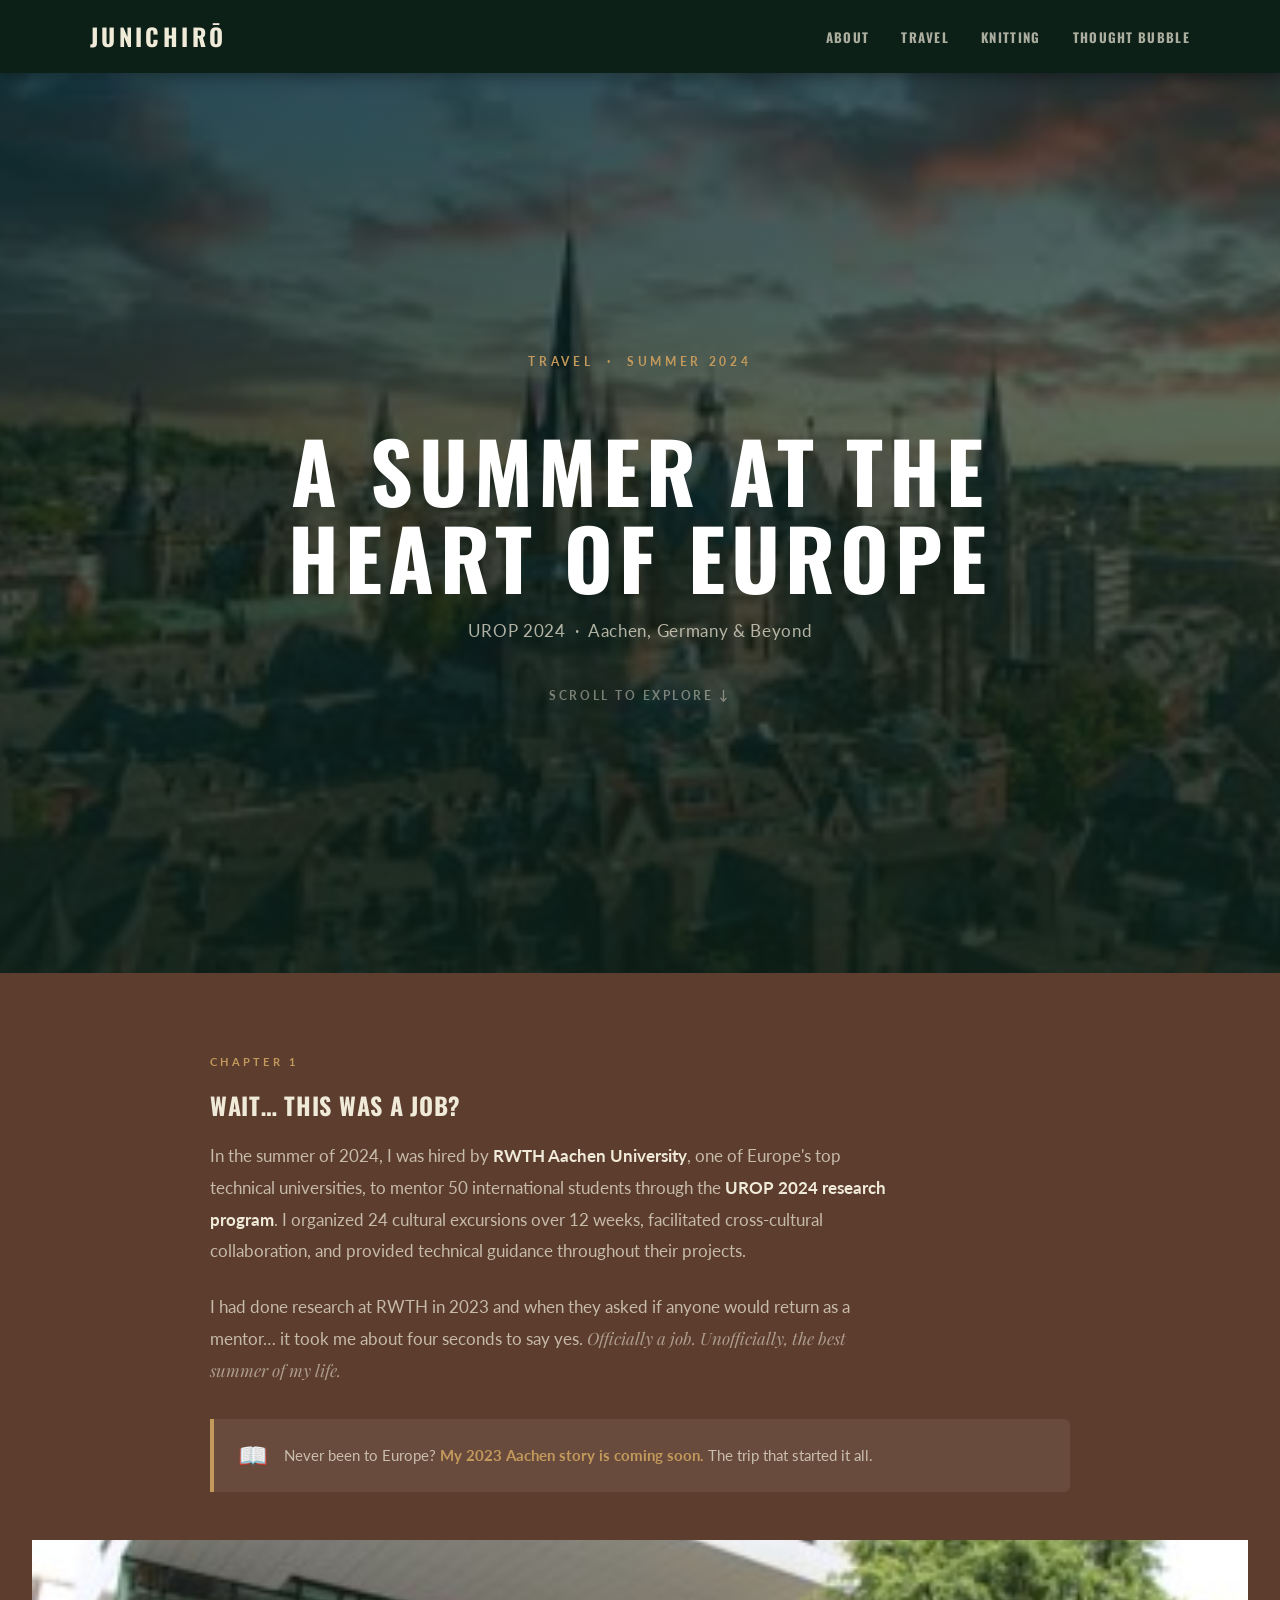
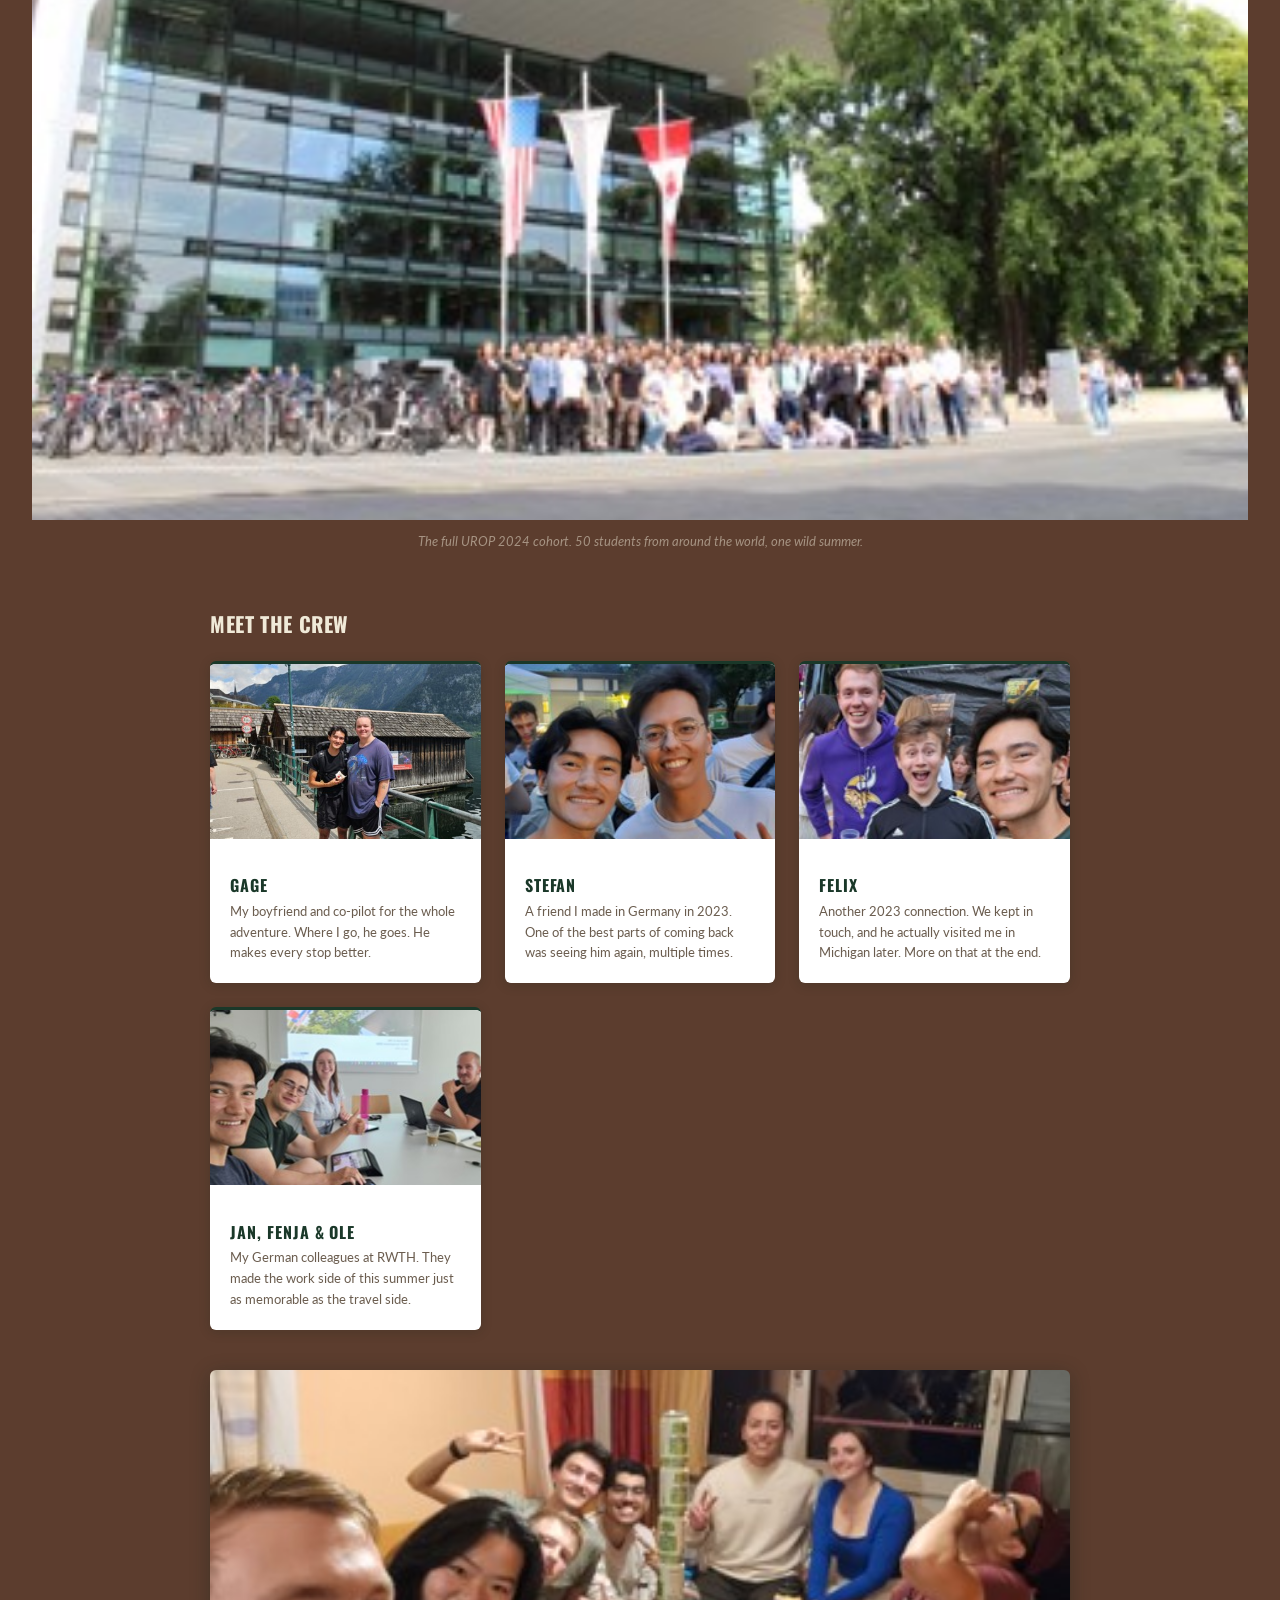
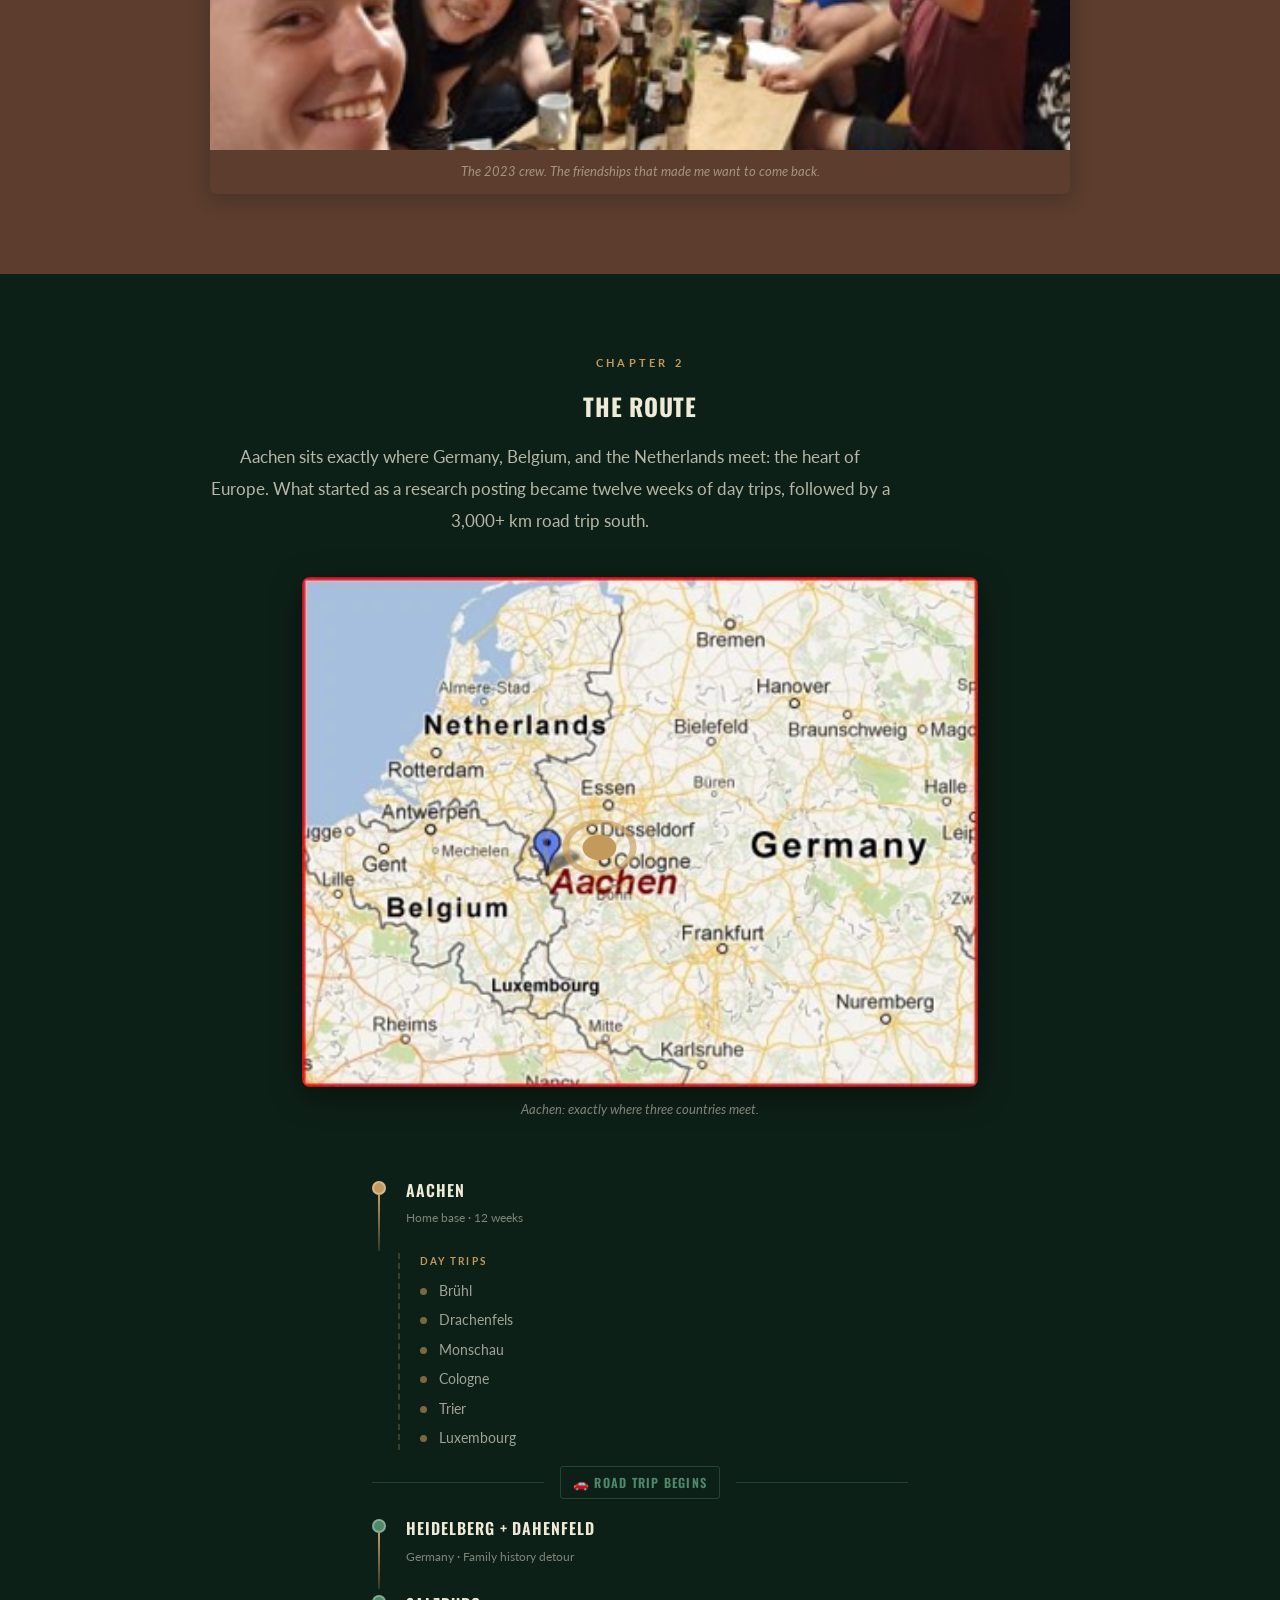
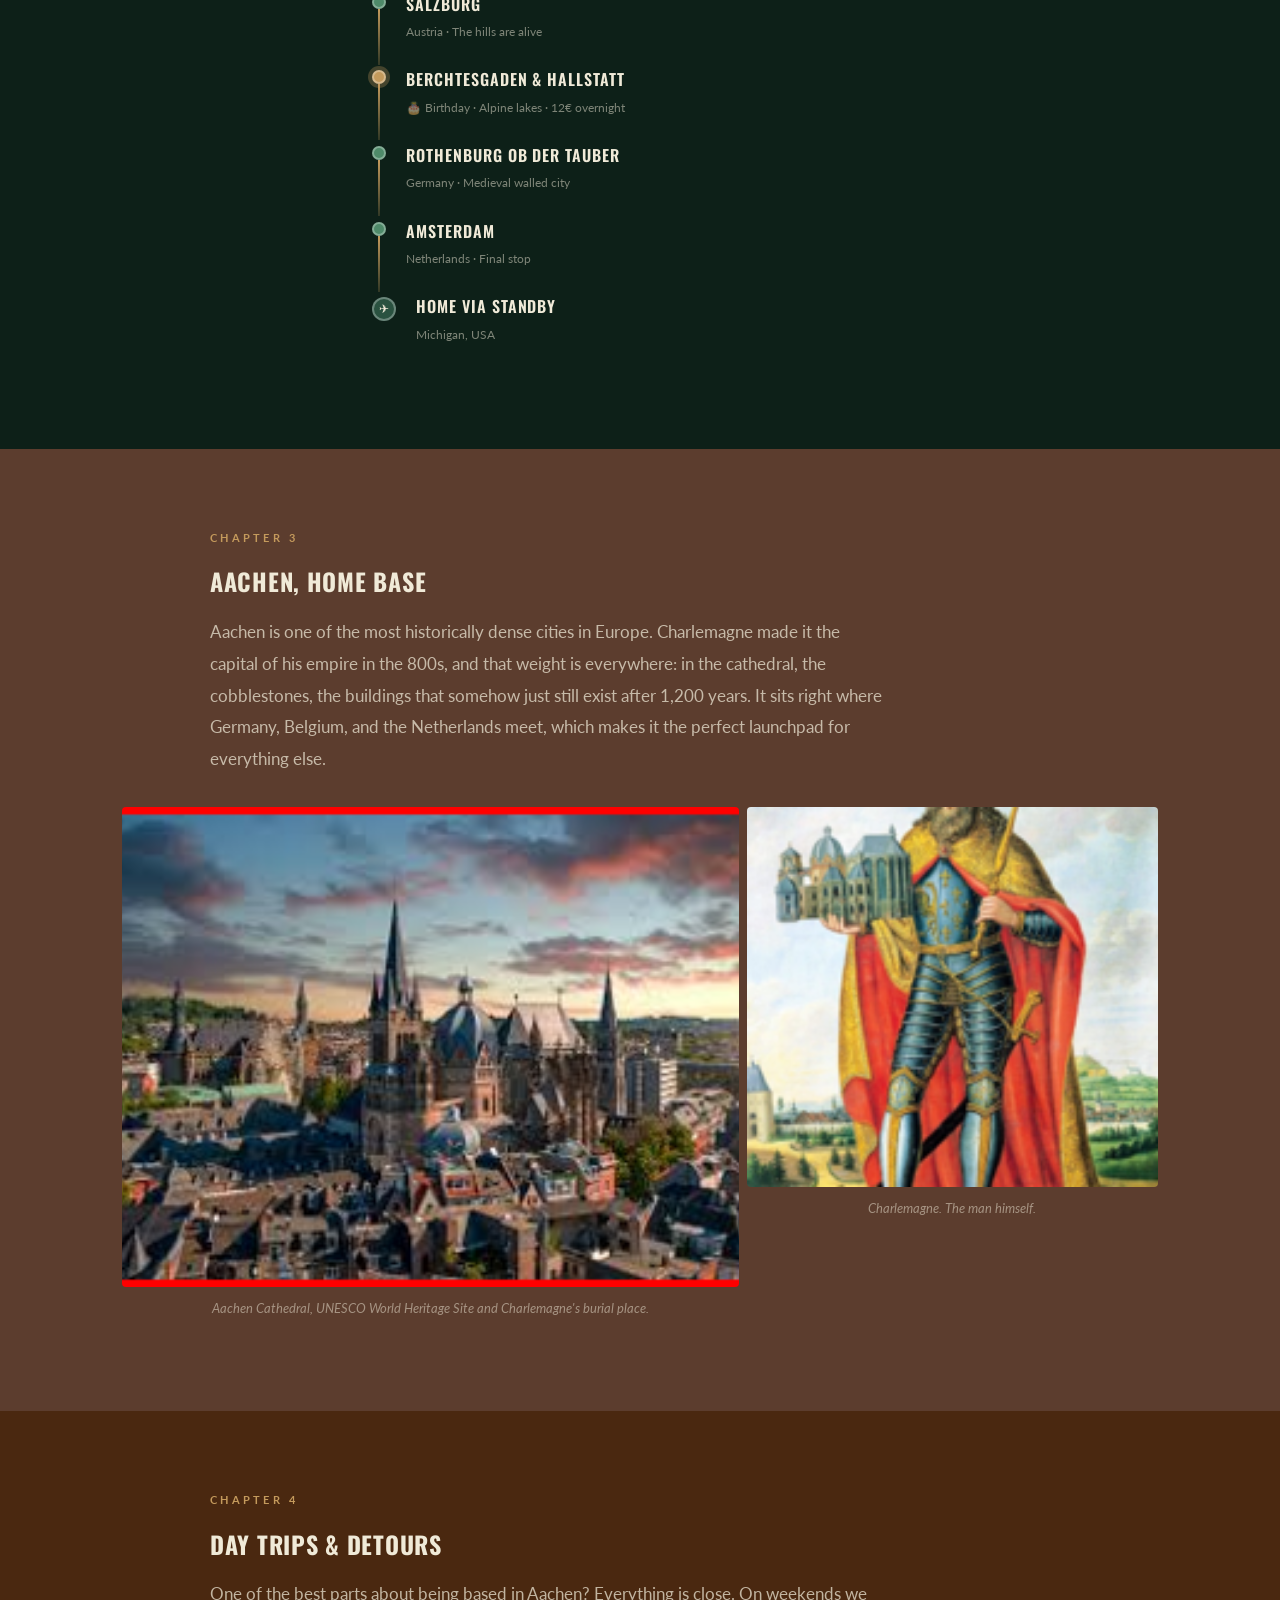
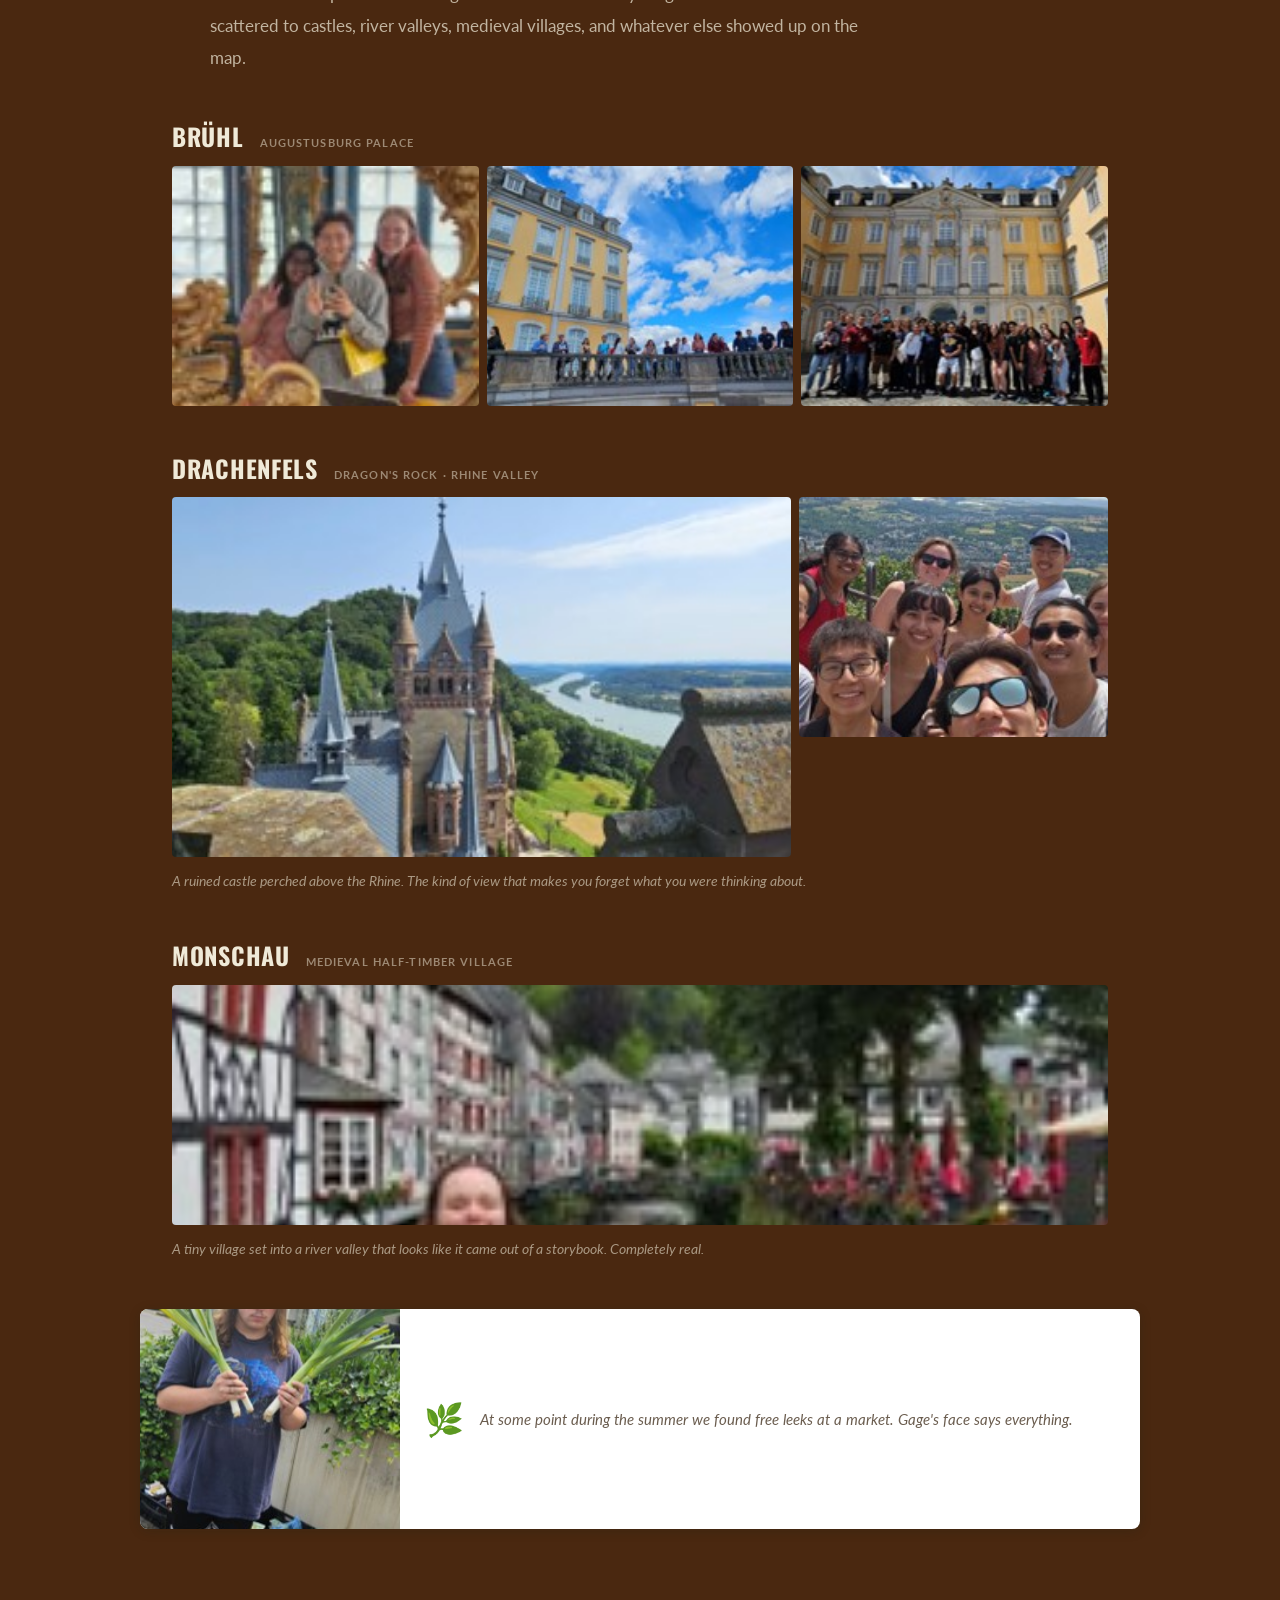
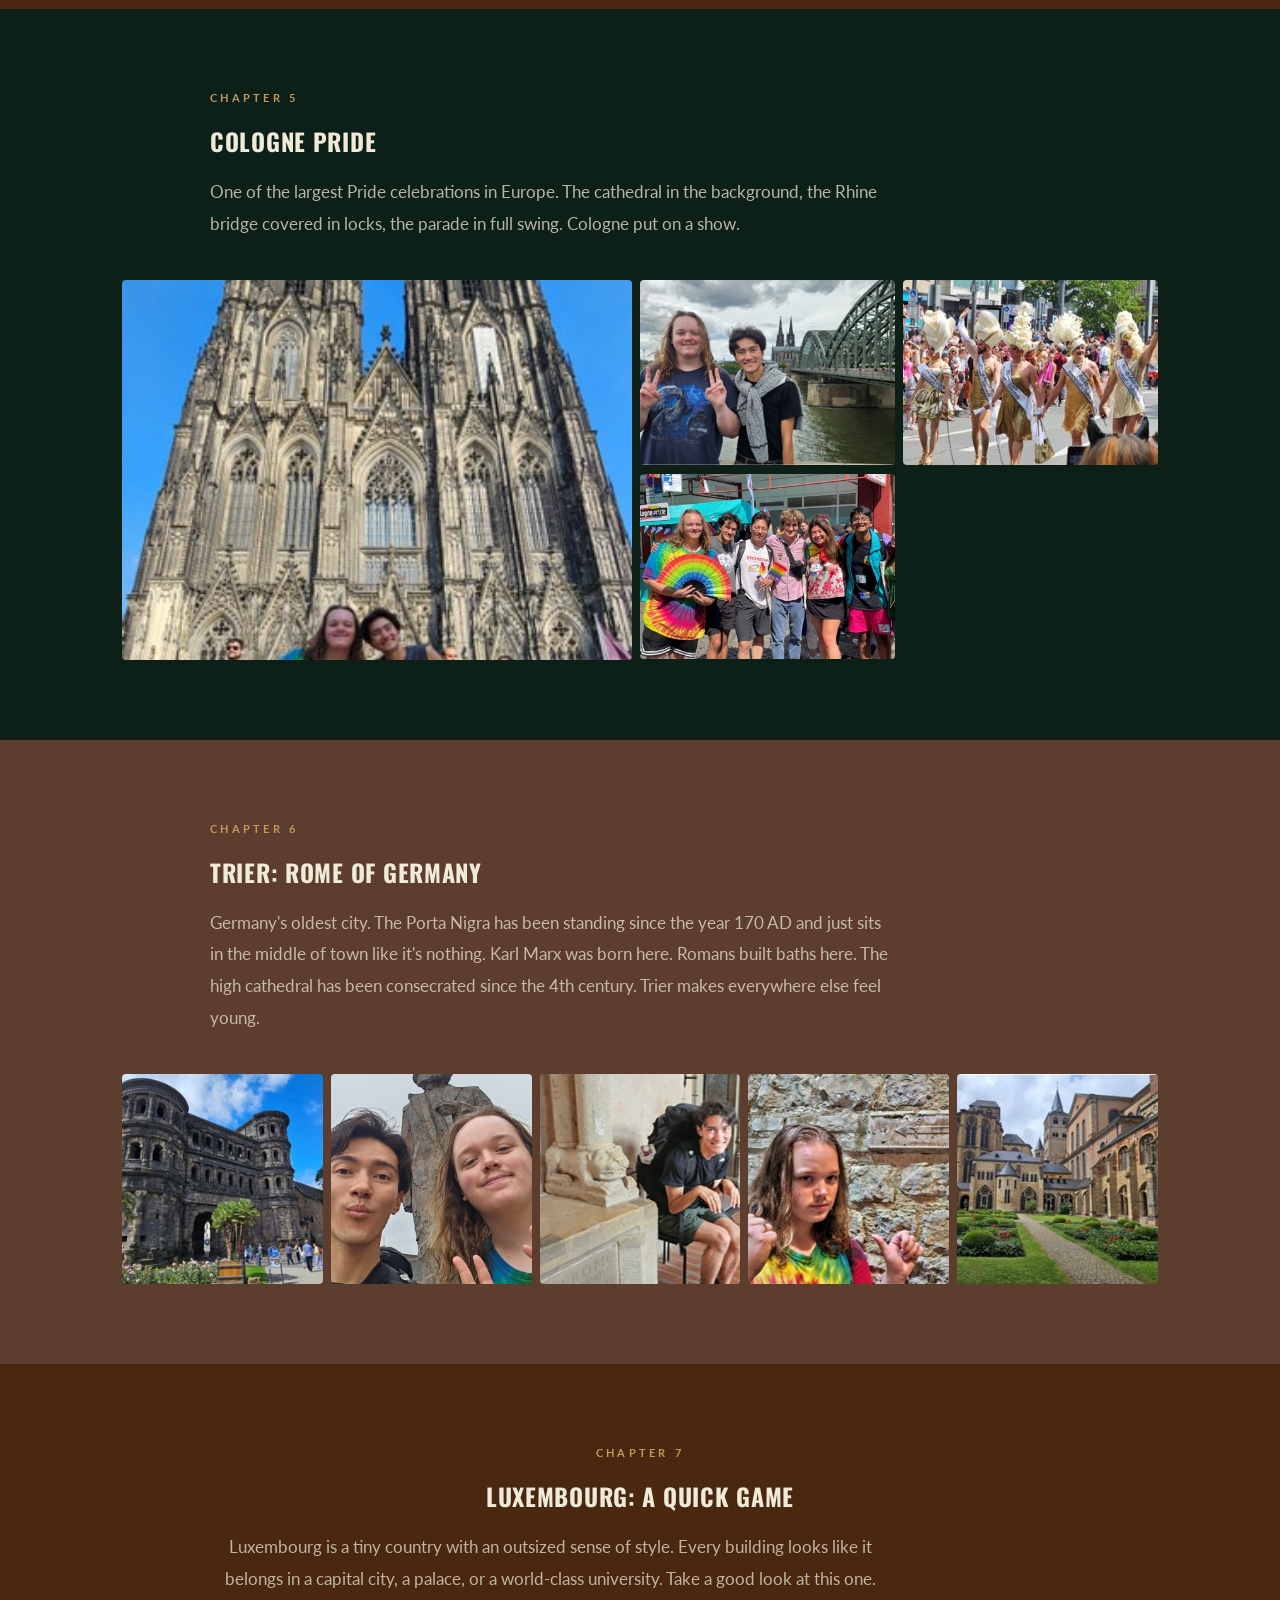
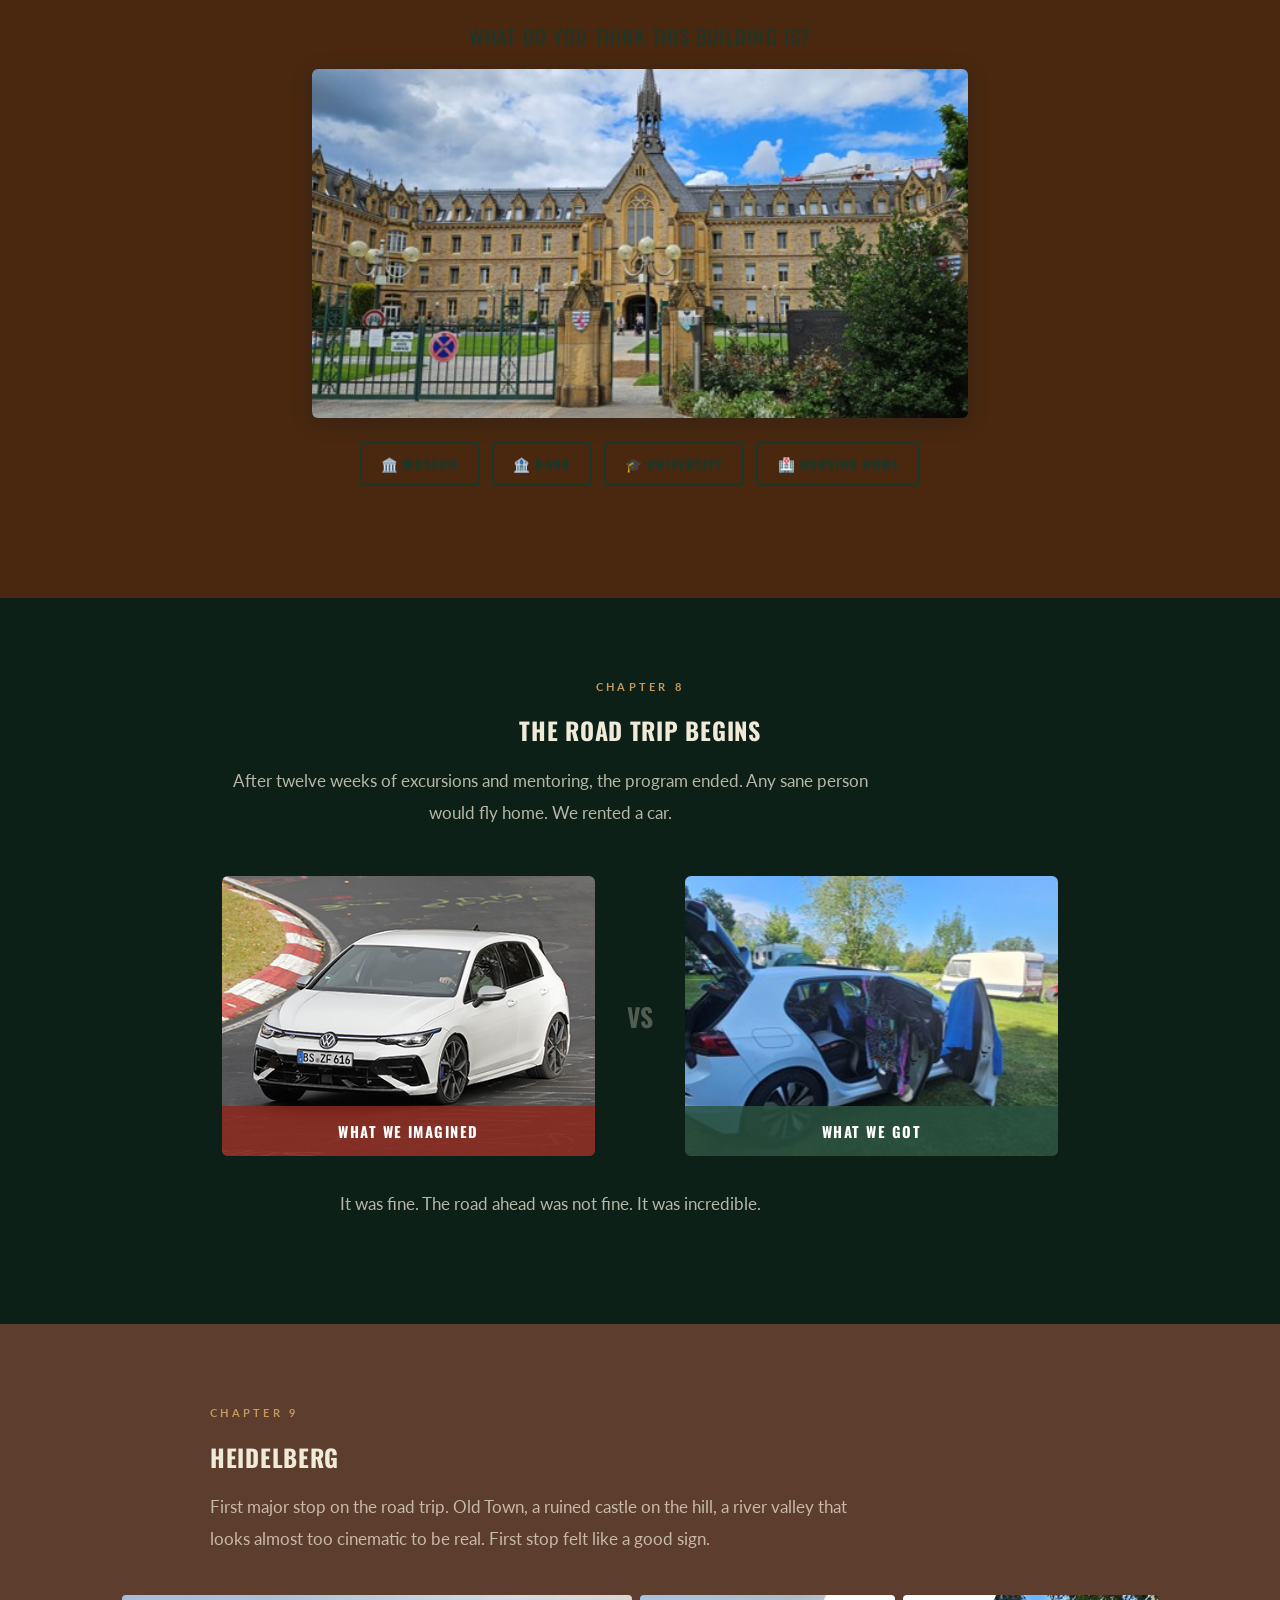
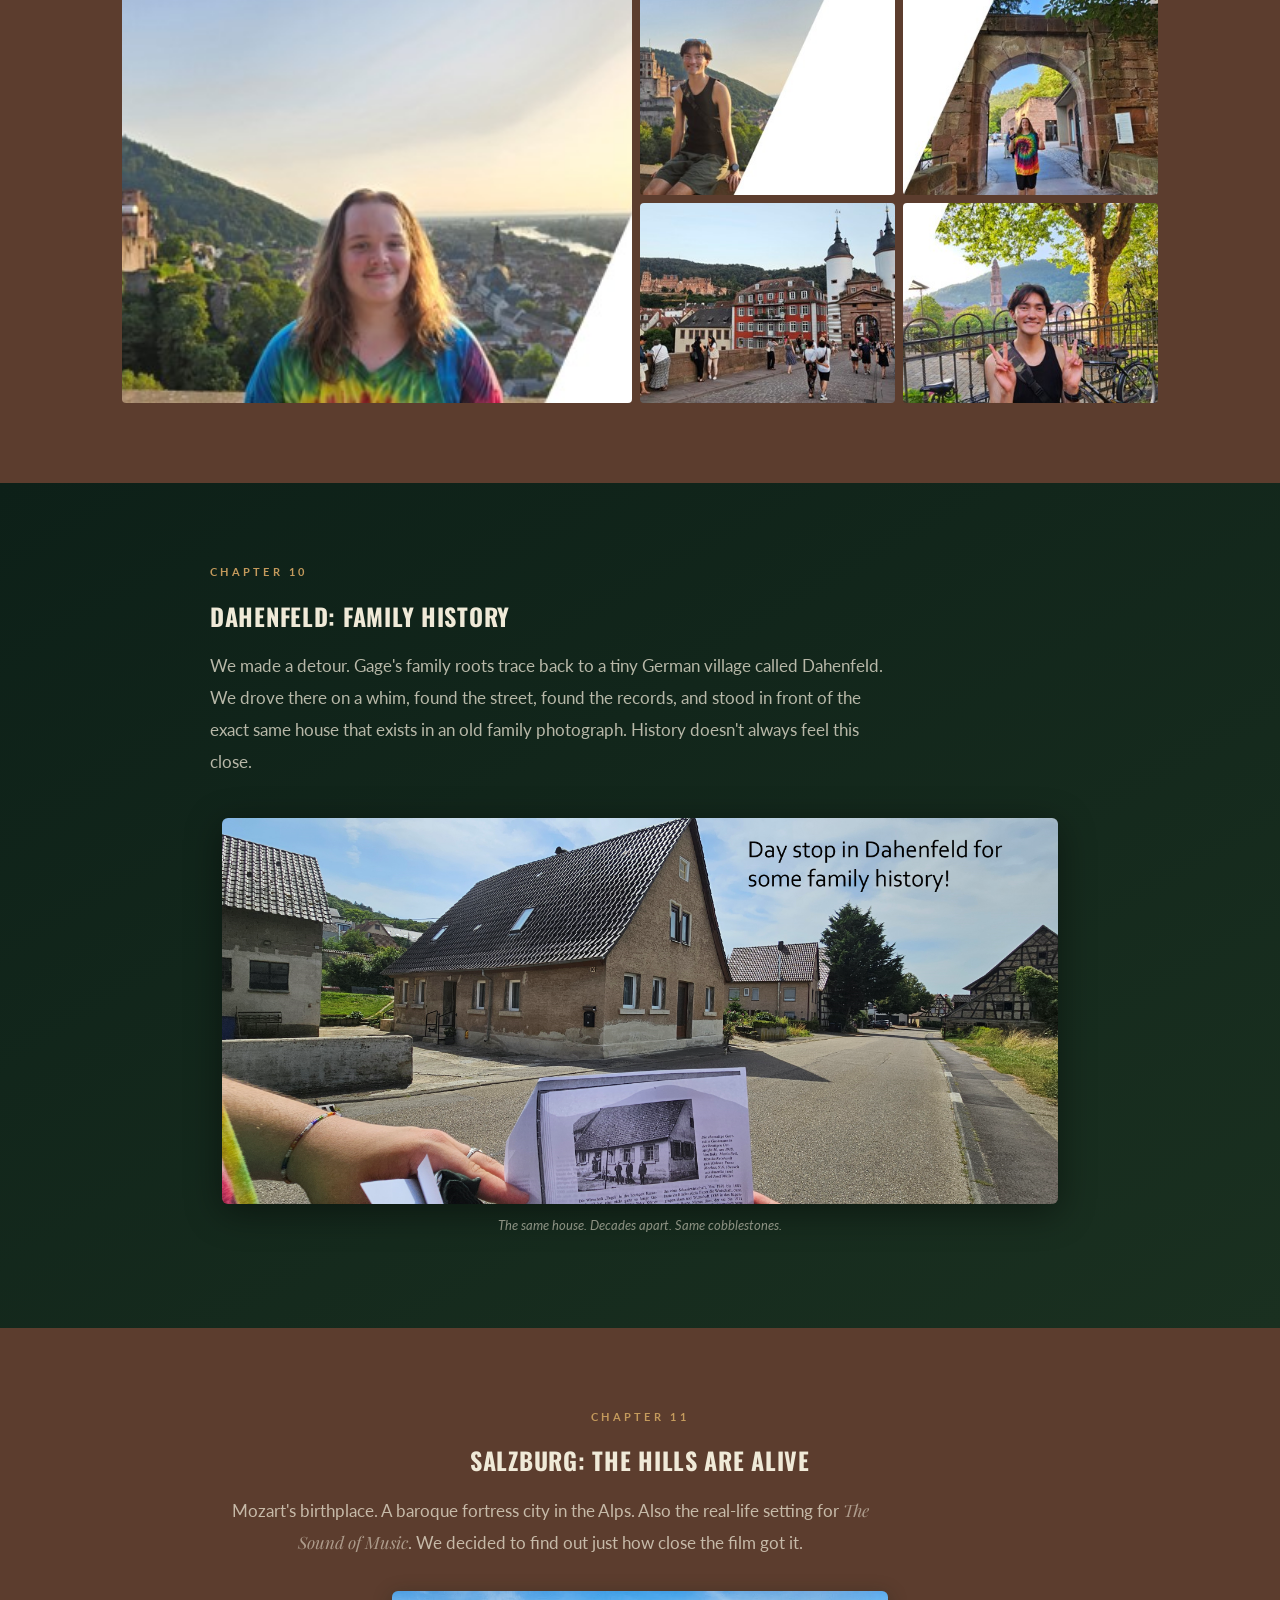
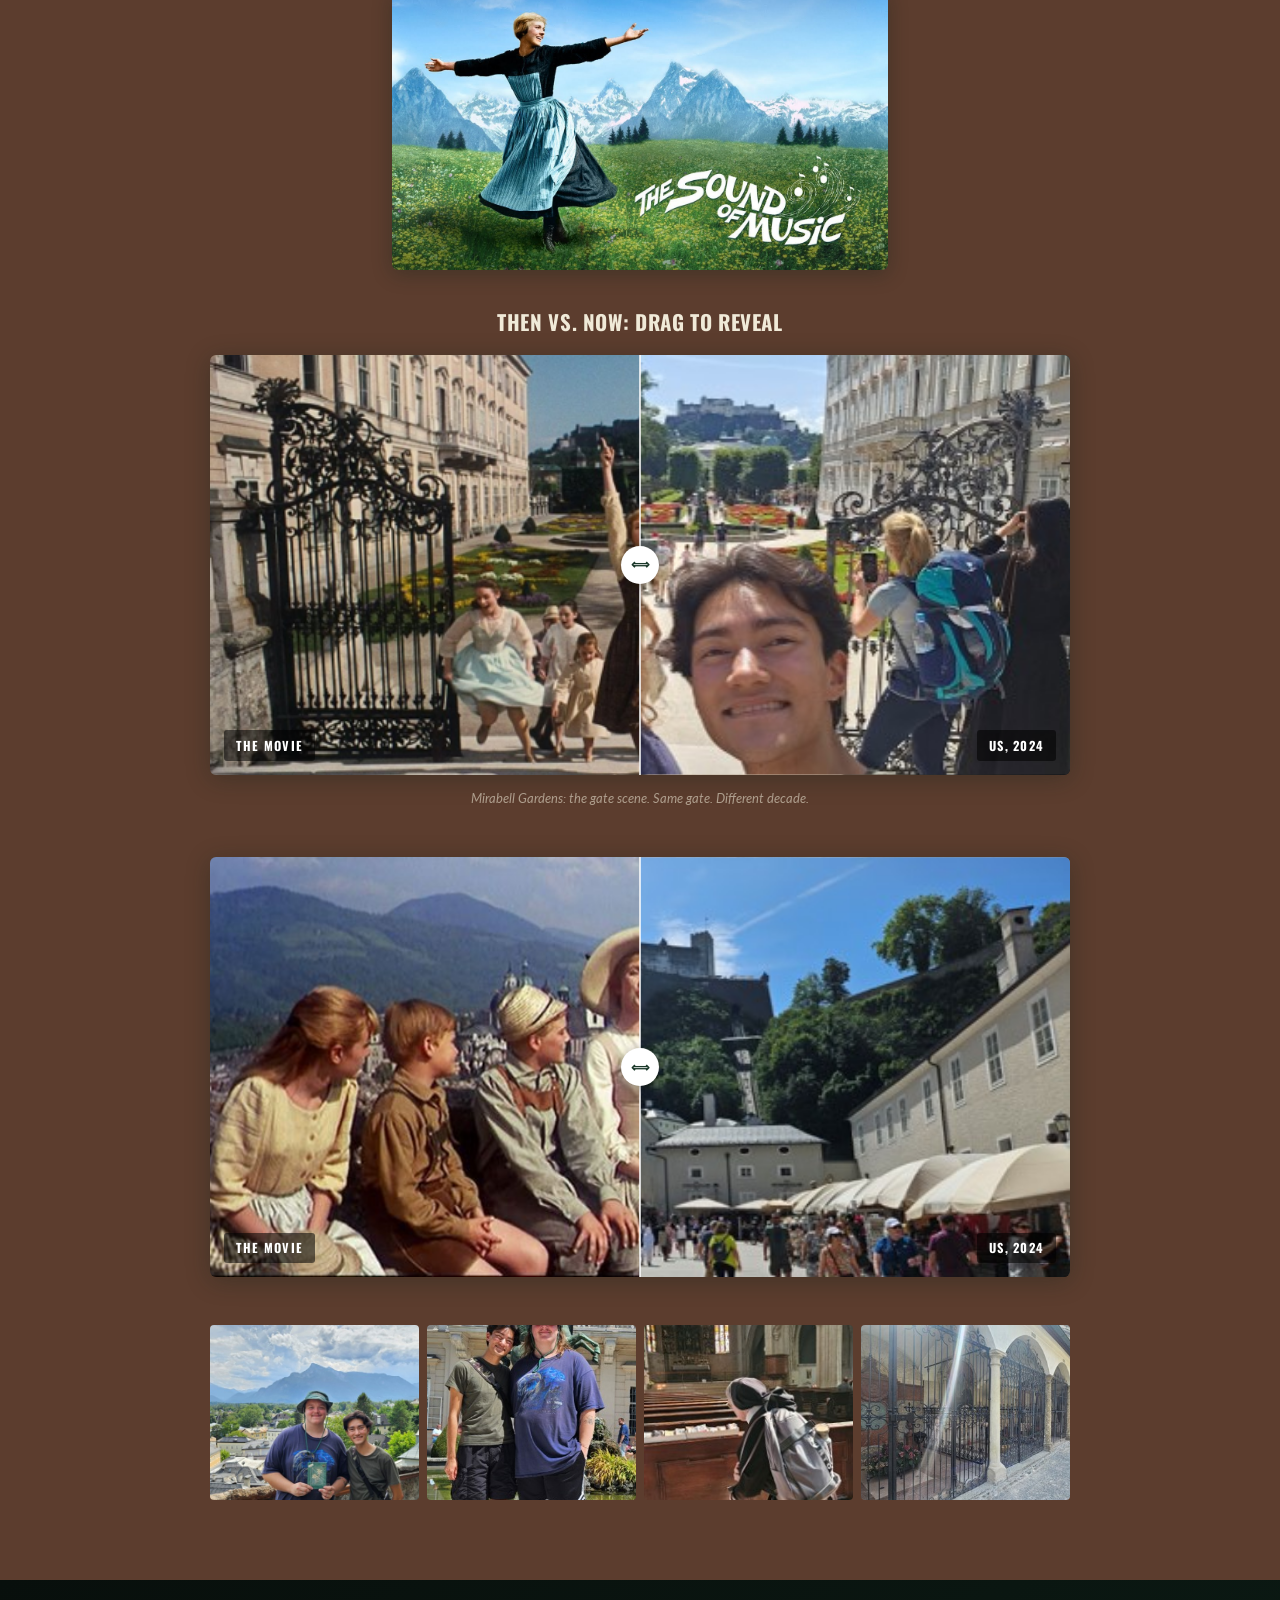
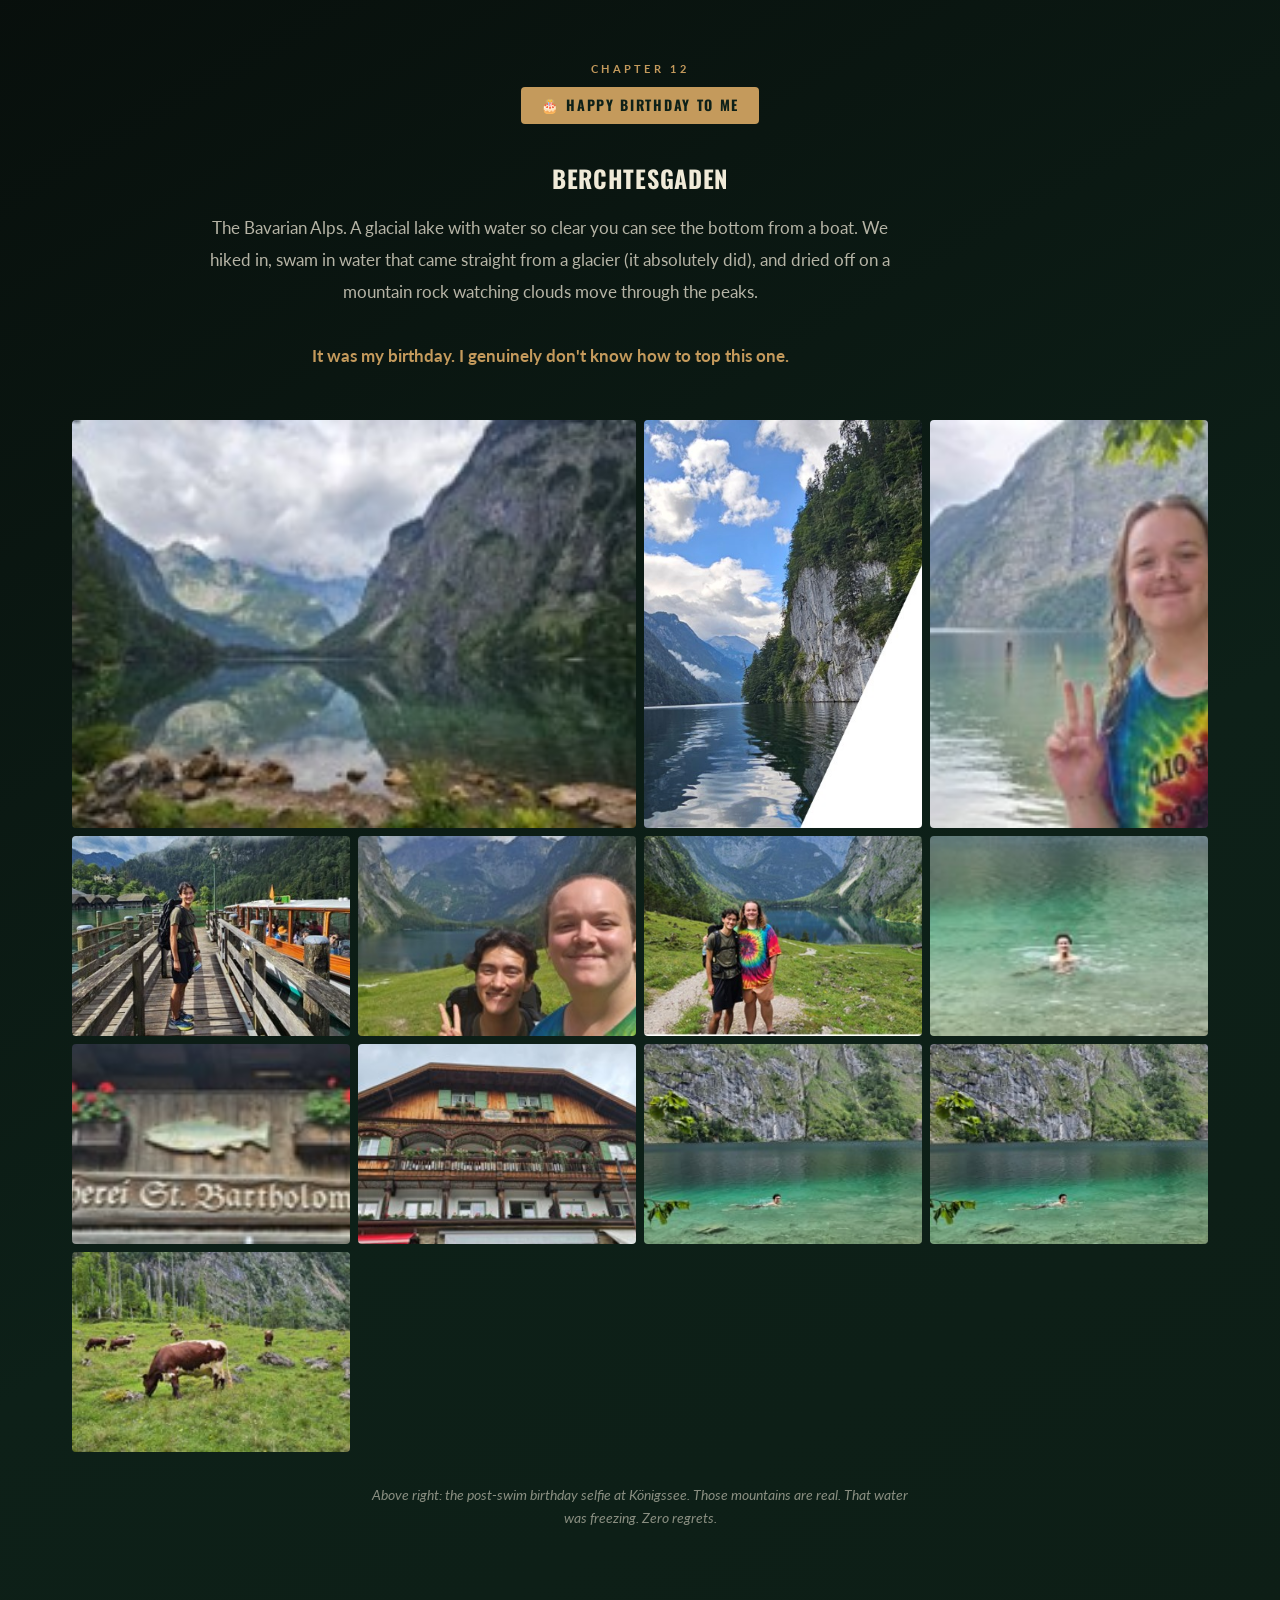
==== travel/aachen.html @ f8cf7687 "Full site redesign + UROP 2024 Europe travel blog post - Rebuilt index.html: dark green adventure th" ====
<!DOCTYPE html>
<html lang="en">
<head>
  <meta charset="UTF-8" />
  <meta name="viewport" content="width=device-width, initial-scale=1.0" />
  <title>A Summer at the Heart of Europe | Junichirō</title>
  <link rel="preconnect" href="https://fonts.googleapis.com" />
  <link rel="preconnect" href="https://fonts.gstatic.com" crossorigin />
  <link href="https://fonts.googleapis.com/css2?family=Oswald:wght@400;600;700&family=Lato:wght@400;700&family=Playfair+Display:ital@1&display=swap" rel="stylesheet" />
  <link rel="stylesheet" href="../assets/css/style.css" />
  <link rel="stylesheet" href="../assets/css/post.css" />
</head>
<body>

  <!-- Reading Progress -->
  <div class="reading-progress" id="readingProgress"></div>

  <!-- Navbar -->
  <nav class="navbar">
    <div class="navbar-inner">
      <a href="../index.html" class="navbar-brand">Junichirō</a>
      <ul class="navbar-links">
        <li><a href="../index.html#about">About</a></li>
        <li><a href="../index.html#travel">Travel</a></li>
        <li><a href="../index.html#knitting">Knitting</a></li>
        <li><a href="../index.html#thoughts">Thought Bubble</a></li>
      </ul>
    </div>
  </nav>

  <!-- ===================== HERO ===================== -->
  <header class="post-hero">
    <div class="post-hero-bg" style="background-image: url('../assets/img/aachen_cathedral.png');"></div>
    <div class="post-hero-overlay"></div>
    <div class="post-hero-content">
      <p class="post-hero-eyebrow">Travel &nbsp;·&nbsp; Summer 2024</p>
      <h1>A Summer at the<br/>Heart of Europe</h1>
      <p class="post-hero-sub">UROP 2024 &nbsp;·&nbsp; Aachen, Germany &amp; Beyond</p>
      <div class="post-hero-scroll">Scroll to explore ↓</div>
    </div>
  </header>

  <!-- ===================== CHAPTER 1: THE SETUP ===================== -->
  <section class="post-section light" id="setup">
    <div class="post-inner">
      <div class="chapter-label">Chapter 1</div>
      <h2>Wait… This Was a Job?</h2>
      <p class="lead-text">
        In the summer of 2024, I was hired by <strong>RWTH Aachen University</strong>, one of Europe's
        top technical universities, to mentor 50 international students through the
        <strong>UROP 2024 research program</strong>. I organized 24 cultural excursions over 12 weeks,
        facilitated cross-cultural collaboration, and provided technical guidance throughout their projects.
      </p>
      <p class="lead-text">
        I had done research at RWTH in 2023 and when they asked if anyone would return as a mentor…
        it took me about four seconds to say yes.
        <em>Officially a job. Unofficially, the best summer of my life.</em>
      </p>
      <div class="coming-soon-teaser">
        <span class="teaser-icon">📖</span>
        <p>Never been to Europe? <strong>My 2023 Aachen story is coming soon.</strong> The trip that started it all.</p>
      </div>
    </div>

    <div class="post-full-img fade-in">
      <img src="../assets/img/urop2024group.jpg" alt="UROP 2024 group photo at RWTH Aachen" />
      <div class="img-caption">The full UROP 2024 cohort. 50 students from around the world, one wild summer.</div>
    </div>

    <!-- Meet the Crew -->
    <div class="post-inner">
      <h3 class="section-subtitle">Meet the Crew</h3>
      <div class="crew-grid">

        <div class="crew-card fade-in">
          <div class="crew-img">
            <img src="../assets/img/hallstat_main.jpg" alt="Thomas and Gage in Hallstatt" />
          </div>
          <div class="crew-info">
            <h4>Gage</h4>
            <p>My boyfriend and co-pilot for the whole adventure. Where I go, he goes. He makes every stop better.</p>
          </div>
        </div>

        <div class="crew-card fade-in">
          <div class="crew-img">
            <img src="../assets/img/stefan.jpg" alt="Thomas and Stefan" />
          </div>
          <div class="crew-info">
            <h4>Stefan</h4>
            <p>A friend I made in Germany in 2023. One of the best parts of coming back was seeing him again, multiple times.</p>
          </div>
        </div>

        <div class="crew-card fade-in">
          <div class="crew-img">
            <img src="../assets/img/felix.jpg" alt="Felix and friends" />
          </div>
          <div class="crew-info">
            <h4>Felix</h4>
            <p>Another 2023 connection. We kept in touch, and he actually visited me in Michigan later. More on that at the end.</p>
          </div>
        </div>

        <div class="crew-card fade-in">
          <div class="crew-img">
            <img src="../assets/img/mycolleagues.jpg" alt="German colleagues Jan, Fenja, and Ole" />
          </div>
          <div class="crew-info">
            <h4>Jan, Fenja &amp; Ole</h4>
            <p>My German colleagues at RWTH. They made the work side of this summer just as memorable as the travel side.</p>
          </div>
        </div>

      </div>

      <!-- 2023 group photo -->
      <div class="friends-flashback fade-in">
        <img src="../assets/img/friendslastyear.jpg" alt="Friends from 2023 in Aachen" />
        <div class="img-caption">The 2023 crew. The friendships that made me want to come back.</div>
      </div>
    </div>
  </section>

  <!-- ===================== CHAPTER 2: THE ROUTE ===================== -->
  <section class="post-section dark" id="route">
    <div class="post-inner centered">
      <div class="chapter-label light">Chapter 2</div>
      <h2 class="light">The Route</h2>
      <p class="lead-text light">
        Aachen sits exactly where Germany, Belgium, and the Netherlands meet: the heart of Europe.
        What started as a research posting became twelve weeks of day trips, followed by a 3,000+ km road trip south.
      </p>
    </div>

    <!-- Where is Aachen? -->
    <div class="map-locator fade-in">
      <div class="map-img-wrap">
        <img src="../assets/img/heart_of_europe.png" alt="Map showing Aachen at the heart of Europe" />
        <!-- Pulsing dot overlay at Aachen's position (~44% x, ~53% y) -->
        <svg class="map-pin-svg" viewBox="0 0 100 100" preserveAspectRatio="none">
          <circle cx="44" cy="53" r="2.5" fill="#c49a5c" />
          <circle cx="44" cy="53" r="5" fill="none" stroke="#c49a5c" stroke-width="1" opacity="0.6" class="pin-pulse" />
          <circle cx="44" cy="53" r="8" fill="none" stroke="#c49a5c" stroke-width="0.6" opacity="0.3" class="pin-pulse pin-pulse-2" />
        </svg>
      </div>
      <div class="map-locator-caption">Aachen: exactly where three countries meet.</div>
    </div>

    <!-- Animated Route Timeline -->
    <div class="route-timeline-wrap fade-in">
      <div class="route-timeline" id="routeTimeline">

        <!-- Home Base -->
        <div class="route-stop home-stop">
          <div class="route-dot main-dot"></div>
          <div class="route-line" id="line-home"></div>
          <div class="route-label">
            <span class="stop-name">Aachen</span>
            <span class="stop-detail">Home base · 12 weeks</span>
          </div>
        </div>

        <!-- Day trips branch -->
        <div class="route-branch-group">
          <div class="branch-label">Day Trips</div>
          <div class="route-branches">
            <div class="route-branch-stop"><div class="branch-dot"></div><span>Brühl</span></div>
            <div class="route-branch-stop"><div class="branch-dot"></div><span>Drachenfels</span></div>
            <div class="route-branch-stop"><div class="branch-dot"></div><span>Monschau</span></div>
            <div class="route-branch-stop"><div class="branch-dot"></div><span>Cologne</span></div>
            <div class="route-branch-stop"><div class="branch-dot"></div><span>Trier</span></div>
            <div class="route-branch-stop"><div class="branch-dot"></div><span>Luxembourg</span></div>
          </div>
        </div>

        <!-- Road trip divider -->
        <div class="route-road-trip-badge">
          <span>🚗 Road Trip Begins</span>
        </div>

        <!-- Road trip stops -->
        <div class="route-stop">
          <div class="route-dot road-dot"></div>
          <div class="route-line"></div>
          <div class="route-label">
            <span class="stop-name">Heidelberg + Dahenfeld</span>
            <span class="stop-detail">Germany · Family history detour</span>
          </div>
        </div>

        <div class="route-stop">
          <div class="route-dot road-dot"></div>
          <div class="route-line"></div>
          <div class="route-label">
            <span class="stop-name">Salzburg</span>
            <span class="stop-detail">Austria · The hills are alive</span>
          </div>
        </div>

        <div class="route-stop birthday-stop">
          <div class="route-dot road-dot birthday-dot"></div>
          <div class="route-line"></div>
          <div class="route-label">
            <span class="stop-name">Berchtesgaden &amp; Hallstatt</span>
            <span class="stop-detail">🎂 Birthday · Alpine lakes · 12€ overnight</span>
          </div>
        </div>

        <div class="route-stop">
          <div class="route-dot road-dot"></div>
          <div class="route-line"></div>
          <div class="route-label">
            <span class="stop-name">Rothenburg ob der Tauber</span>
            <span class="stop-detail">Germany · Medieval walled city</span>
          </div>
        </div>

        <div class="route-stop">
          <div class="route-dot road-dot"></div>
          <div class="route-line"></div>
          <div class="route-label">
            <span class="stop-name">Amsterdam</span>
            <span class="stop-detail">Netherlands · Final stop</span>
          </div>
        </div>

        <!-- Fly home -->
        <div class="route-stop end-stop">
          <div class="route-dot end-dot">✈</div>
          <div class="route-label">
            <span class="stop-name">Home via Standby</span>
            <span class="stop-detail">Michigan, USA</span>
          </div>
        </div>

      </div>
    </div>
  </section>

  <!-- ===================== CHAPTER 3: AACHEN HOME BASE ===================== -->
  <section class="post-section light" id="aachen">
    <div class="post-inner">
      <div class="chapter-label">Chapter 3</div>
      <h2>Aachen, Home Base</h2>
      <p class="lead-text">
        Aachen is one of the most historically dense cities in Europe. Charlemagne made it the capital of his empire
        in the 800s, and that weight is everywhere: in the cathedral, the cobblestones, the buildings that somehow
        just still exist after 1,200 years. It sits right where Germany, Belgium, and the Netherlands meet, which
        makes it the perfect launchpad for everything else.
      </p>
    </div>
    <div class="post-photo-pair fade-in">
      <div class="photo-pair-item tall">
        <img src="../assets/img/aachen_cathedral.png" alt="Aachen Cathedral at golden hour" />
        <div class="img-caption">Aachen Cathedral, UNESCO World Heritage Site and Charlemagne's burial place.</div>
      </div>
      <div class="photo-pair-item">
        <img src="../assets/img/charlemagne.png" alt="Charlemagne statue, Aachen" />
        <div class="img-caption">Charlemagne. The man himself.</div>
      </div>
    </div>
  </section>

  <!-- ===================== CHAPTER 4: DAY TRIPS ===================== -->
  <section class="post-section cream" id="daytrips">
    <div class="post-inner">
      <div class="chapter-label">Chapter 4</div>
      <h2>Day Trips &amp; Detours</h2>
      <p class="lead-text">
        One of the best parts about being based in Aachen? Everything is close.
        On weekends we scattered to castles, river valleys, medieval villages, and
        whatever else showed up on the map.
      </p>
    </div>

    <!-- Brühl -->
    <div class="trip-block fade-in">
      <div class="trip-block-header">
        <h3>Brühl</h3>
        <span class="trip-tag">Augustusburg Palace</span>
      </div>
      <div class="trip-photo-grid three">
        <img src="../assets/img/bruhlcastle.jpg" alt="Augustusburg Palace, Brühl" />
        <img src="../assets/img/bruhlday.jpg" alt="Day at Brühl" />
        <img src="../assets/img/bruhlgroup.jpg" alt="Group at Brühl" />
      </div>
    </div>

    <!-- Drachenfels -->
    <div class="trip-block fade-in">
      <div class="trip-block-header">
        <h3>Drachenfels</h3>
        <span class="trip-tag">Dragon's Rock · Rhine Valley</span>
      </div>
      <div class="trip-photo-grid two-one">
        <img src="../assets/img/drachenfels.jpg" alt="Drachenfels Castle over the Rhine" class="feature" />
        <img src="../assets/img/drachenfelsgroup.jpg" alt="Group at Drachenfels" />
      </div>
      <p class="trip-caption">A ruined castle perched above the Rhine. The kind of view that makes you forget what you were thinking about.</p>
    </div>

    <!-- Monschau -->
    <div class="trip-block fade-in">
      <div class="trip-block-header">
        <h3>Monschau</h3>
        <span class="trip-tag">Medieval Half-Timber Village</span>
      </div>
      <div class="trip-photo-grid single">
        <img src="../assets/img/monschau.jpg" alt="Monschau half-timber village" />
      </div>
      <p class="trip-caption">A tiny village set into a river valley that looks like it came out of a storybook. Completely real.</p>
    </div>

    <!-- Free Leeks -->
    <div class="trip-block leek-block fade-in">
      <img src="../assets/img/freeleeks.jpg" alt="Gage holding free leeks at a market" />
      <div class="leek-caption">
        <span class="leek-emoji">🌿</span>
        <p>At some point during the summer we found free leeks at a market. Gage's face says everything.</p>
      </div>
    </div>
  </section>

  <!-- ===================== CHAPTER 5: COLOGNE PRIDE ===================== -->
  <section class="post-section dark" id="cologne">
    <div class="post-inner">
      <div class="chapter-label light">Chapter 5</div>
      <h2 class="light">Cologne Pride</h2>
      <p class="lead-text light">
        One of the largest Pride celebrations in Europe. The cathedral in the background,
        the Rhine bridge covered in locks, the parade in full swing. Cologne put on a show.
      </p>
    </div>
    <div class="cologne-grid fade-in">
      <img src="../assets/img/colognepridecathedral.jpg" alt="Cologne Cathedral during Pride" class="cologne-feature" />
      <img src="../assets/img/kolnbridge.jpg" alt="Cologne Bridge" />
      <img src="../assets/img/cologneprideparade.jpg" alt="Cologne Pride Parade" />
      <img src="../assets/img/colognegroup.jpg" alt="Group at Cologne Pride" />
    </div>
  </section>

  <!-- ===================== CHAPTER 6: TRIER ===================== -->
  <section class="post-section light" id="trier">
    <div class="post-inner">
      <div class="chapter-label">Chapter 6</div>
      <h2>Trier: Rome of Germany</h2>
      <p class="lead-text">
        Germany's oldest city. The Porta Nigra has been standing since the year 170 AD and just sits
        in the middle of town like it's nothing. Karl Marx was born here. Romans built baths here.
        The high cathedral has been consecrated since the 4th century. Trier makes everywhere else
        feel young.
      </p>
    </div>
    <div class="trier-grid fade-in">
      <img src="../assets/img/trierportanigra.jpg" alt="Porta Nigra, Trier" />
      <img src="../assets/img/trierkarlmarx.jpg" alt="Karl Marx birthplace, Trier" />
      <img src="../assets/img/trieroldestchurch.jpg" alt="Oldest church in Trier" />
      <img src="../assets/img/trierroman.jpg" alt="Roman ruins in Trier" />
      <img src="../assets/img/trierhighcathedral.jpg" alt="Trier High Cathedral" />
    </div>
  </section>

  <!-- ===================== CHAPTER 7: LUXEMBOURG ===================== -->
  <section class="post-section cream" id="luxembourg">
    <div class="post-inner centered">
      <div class="chapter-label">Chapter 7</div>
      <h2>Luxembourg: A Quick Game</h2>
      <p class="lead-text">
        Luxembourg is a tiny country with an outsized sense of style. Every building looks like it
        belongs in a capital city, a palace, or a world-class university. Take a good look at this one.
      </p>
      <p class="lux-prompt">What do you think this building is?</p>
    </div>

    <div class="lux-reveal-container fade-in">
      <div class="lux-building-img">
        <img src="../assets/img/luxnursinghome.jpg" alt="Grand historic building in Luxembourg" />
      </div>

      <div class="lux-guess-row">
        <button class="lux-guess-btn" data-answer="wrong">🏛️ Museum</button>
        <button class="lux-guess-btn" data-answer="wrong">🏦 Bank</button>
        <button class="lux-guess-btn" data-answer="wrong">🎓 University</button>
        <button class="lux-guess-btn" data-answer="right">🏥 Nursing Home</button>
      </div>

      <div class="lux-reveal" id="luxReveal">
        <p class="lux-hint">Look closer…</p>
        <img src="../assets/img/luxnursingzoom.jpg" alt="Zoom revealing elderly residents walking out" class="lux-zoom-img" />
        <p class="lux-punchline">It's a nursing home. <strong>Luxembourg just hits different.</strong></p>
        <div class="lux-extras">
          <img src="../assets/img/luxsign.jpg" alt="Luxembourg sign" />
          <img src="../assets/img/luxembourgfoot.jpg" alt="Luxembourg on foot" />
        </div>
      </div>
    </div>
  </section>

  <!-- ===================== CHAPTER 8: ROAD TRIP BEGINS ===================== -->
  <section class="post-section dark road-trip-start" id="roadtrip">
    <div class="post-inner centered">
      <div class="chapter-label light">Chapter 8</div>
      <h2 class="light">The Road Trip Begins</h2>
      <p class="lead-text light">
        After twelve weeks of excursions and mentoring, the program ended.
        Any sane person would fly home. We rented a car.
      </p>
    </div>

    <div class="rental-car-comparison fade-in">
      <div class="rental-car-card">
        <img src="../assets/img/rentalcarcool.png" alt="VW Golf R at the Nurburgring, what we imagined" />
        <div class="rental-label wrong">What we imagined</div>
      </div>
      <div class="rental-vs">VS</div>
      <div class="rental-car-card">
        <img src="../assets/img/rentalcarreal.jpg" alt="The actual rental VW Golf at a campsite" />
        <div class="rental-label right">What we got</div>
      </div>
    </div>

    <div class="post-inner centered" style="margin-top: 2rem;">
      <p class="lead-text light">It was fine. The road ahead was not fine. It was incredible.</p>
    </div>
  </section>

  <!-- ===================== CHAPTER 9: HEIDELBERG ===================== -->
  <section class="post-section light" id="heidelberg">
    <div class="post-inner">
      <div class="chapter-label">Chapter 9</div>
      <h2>Heidelberg</h2>
      <p class="lead-text">
        First major stop on the road trip. Old Town, a ruined castle on the hill, a river valley
        that looks almost too cinematic to be real. First stop felt like a good sign.
      </p>
    </div>
    <div class="heidelberg-grid fade-in">
      <img src="../assets/img/heidelburgmain.jpg" alt="Heidelberg main view" class="hd-feature" />
      <img src="../assets/img/heidelburgtommy.jpg" alt="Thomas in Heidelberg" />
      <img src="../assets/img/heidelburggage.jpg" alt="Gage in Heidelberg" />
      <img src="../assets/img/heidelburgcastle.jpg" alt="Heidelberg Castle" />
      <img src="../assets/img/hiedelburghot.jpg" alt="Hot day in Heidelberg" />
    </div>
  </section>

  <!-- ===================== CHAPTER 10: DAHENFELD ===================== -->
  <section class="post-section dahenfeld-section" id="dahenfeld">
    <div class="post-inner">
      <div class="chapter-label light">Chapter 10</div>
      <h2 class="light">Dahenfeld: Family History</h2>
      <p class="lead-text light">
        We made a detour. Gage's family roots trace back to a tiny German village called Dahenfeld.
        We drove there on a whim, found the street, found the records, and stood in front of the
        exact same house that exists in an old family photograph. History doesn't always feel
        this close.
      </p>
    </div>
    <div class="dahenfeld-img fade-in">
      <img src="../assets/img/dahenfeldfamily.png" alt="Holding old family photo in front of the ancestral house in Dahenfeld" />
      <div class="img-caption light-caption">The same house. Decades apart. Same cobblestones.</div>
    </div>
  </section>

  <!-- ===================== CHAPTER 11: SALZBURG ===================== -->
  <section class="post-section light" id="salzburg">
    <div class="post-inner centered">
      <div class="chapter-label">Chapter 11</div>
      <h2>Salzburg: The Hills Are Alive</h2>
      <p class="lead-text">
        Mozart's birthplace. A baroque fortress city in the Alps. Also the real-life setting for
        <em>The Sound of Music</em>. We decided to find out just how close the film got it.
      </p>
    </div>

    <div class="som-intro fade-in">
      <img src="../assets/img/soundofmusic.png" alt="The Sound of Music movie poster" class="som-poster" />
    </div>

    <div class="post-inner">
      <h3 class="section-subtitle centered">Then vs. Now: Drag to Reveal</h3>

      <!-- Comparison 1: Mirabell Gardens -->
      <div class="som-comparison fade-in">
        <div class="before-after-slider" id="slider1">
          <div class="ba-before">
            <img src="../assets/img/salzburgsom1.png" alt="Sound of Music scene at Mirabell Gardens gate" />
            <div class="ba-label before-label">The Movie</div>
          </div>
          <div class="ba-after" id="baAfter1">
            <img src="../assets/img/salzburgreal1.jpg" alt="Thomas and Gage at Mirabell Gardens gate" />
            <div class="ba-label after-label">Us, 2024</div>
          </div>
          <div class="ba-handle" id="baHandle1">
            <div class="ba-handle-line"></div>
            <div class="ba-handle-circle">⟺</div>
          </div>
        </div>
        <p class="som-caption">Mirabell Gardens: the gate scene. Same gate. Different decade.</p>
      </div>

      <!-- Comparison 2 -->
      <div class="som-comparison fade-in">
        <div class="before-after-slider" id="slider2">
          <div class="ba-before">
            <img src="../assets/img/salzburgsom3.png" alt="Sound of Music scene" />
            <div class="ba-label before-label">The Movie</div>
          </div>
          <div class="ba-after" id="baAfter2">
            <img src="../assets/img/salzburgreal3.jpg" alt="Thomas and Gage at Salzburg location" />
            <div class="ba-label after-label">Us, 2024</div>
          </div>
          <div class="ba-handle" id="baHandle2">
            <div class="ba-handle-line"></div>
            <div class="ba-handle-circle">⟺</div>
          </div>
        </div>
      </div>

      <div class="salzburg-extras fade-in">
        <img src="../assets/img/salzbergmain.jpg" alt="Salzburg panorama" />
        <img src="../assets/img/salzburgcouple.jpg" alt="Thomas and Gage in Salzburg" />
        <img src="../assets/img/salzburgnun.jpg" alt="Nun in Salzburg" />
        <img src="../assets/img/salzburgreal2.jpg" alt="Salzburg" />
      </div>
    </div>
  </section>

  <!-- ===================== CHAPTER 12: BERCHTESGADEN BIRTHDAY ===================== -->
  <section class="post-section birthday-section" id="berchtesgaden">
    <div class="post-inner centered">
      <div class="chapter-label light">Chapter 12</div>
      <div class="birthday-badge">🎂 Happy Birthday to Me</div>
      <h2 class="light">Berchtesgaden</h2>
      <p class="lead-text light">
        The Bavarian Alps. A glacial lake with water so clear you can see the bottom from a boat.
        We hiked in, swam in water that came straight from a glacier (it absolutely did),
        and dried off on a mountain rock watching clouds move through the peaks.
        <br/><br/>
        <strong>It was my birthday. I genuinely don't know how to top this one.</strong>
      </p>
    </div>

    <div class="berchtesgaden-gallery fade-in">
      <img src="../assets/img/b_1.jpg" alt="Königssee panorama" class="bday-feature" />
      <img src="../assets/img/bertchtesgadennature.jpg" alt="Berchtesgaden alpine nature" class="bday-side" />
      <img src="../assets/img/b_postswim.jpg" alt="Post-swim birthday selfie at Königssee" class="bday-swim" />
      <img src="../assets/img/bertchtesgadenboat.jpg" alt="Boat on the Königssee" />
      <img src="../assets/img/b_2.jpg" alt="Berchtesgaden" />
      <img src="../assets/img/b_3.jpg" alt="Berchtesgaden" />
      <img src="../assets/img/b_4.jpg" alt="Berchtesgaden" />
      <img src="../assets/img/b_5.jpg" alt="Berchtesgaden" />
      <img src="../assets/img/b_6.jpg" alt="Berchtesgaden" />
      <img src="../assets/img/b_7.jpg" alt="Berchtesgaden" />
      <img src="../assets/img/b_8.jpg" alt="Berchtesgaden" />
      <img src="../assets/img/b_cows.jpg" alt="Alpine cows in Berchtesgaden" />
    </div>

    <div class="post-inner centered">
      <p class="bday-footer">
        Above right: the post-swim birthday selfie at Königssee. Those mountains are real.
        That water was freezing. Zero regrets.
      </p>
    </div>
  </section>

  <!-- ===================== CHAPTER 13: HALLSTATT ===================== -->
  <section class="post-section light" id="hallstatt">
    <div class="post-inner">
      <div class="chapter-label">Chapter 13</div>
      <h2>Hallstatt &amp; Obertraun</h2>
      <p class="lead-text">
        One of the most photographed villages in the world, and you understand why the moment you see it.
        Perched on the edge of a mountain lake in the Austrian Alps, Hallstatt has been continuously
        inhabited for over 7,000 years, largely because of its salt mines.
        We stayed overnight for <strong>12 euros</strong>. We did not want to leave.
      </p>
    </div>
    <div class="hallstatt-layout fade-in">
      <img src="../assets/img/hallstat_main.jpg" alt="Hallstatt village from the waterfront" class="hallstatt-hero" />
      <div class="hallstatt-grid">
        <img src="../assets/img/hallstat_1.jpg" alt="Hallstatt" />
        <img src="../assets/img/hallstat_2.jpg" alt="Hallstatt" />
        <img src="../assets/img/hallstat_3.jpg" alt="Hallstatt" />
        <img src="../assets/img/hallstat_4.jpg" alt="Hallstatt" />
        <img src="../assets/img/obertraun.jpg" alt="Obertraun across the lake" />
      </div>
    </div>
  </section>

  <!-- ===================== CHAPTER 14: ROTHENBURG ===================== -->
  <section class="post-section cream" id="rothenburg">
    <div class="post-inner">
      <div class="chapter-label">Chapter 14</div>
      <h2>Rothenburg ob der Tauber</h2>
      <p class="lead-text">
        A medieval walled city that has barely changed since the 1600s. Cobblestone streets,
        half-timber houses, towers you can still walk up. The kind of place where you expect to
        turn a corner and see someone in a doublet. Incredible stop.
      </p>
    </div>
    <div class="rothenburg-grid fade-in">
      <img src="../assets/img/tauber_1.jpg" alt="Rothenburg ob der Tauber" />
      <img src="../assets/img/tauber_2.jpg" alt="Rothenburg street" />
      <img src="../assets/img/tauber_3.jpg" alt="Rothenburg" />
      <img src="../assets/img/tauber_4.jpg" alt="Rothenburg tower" />
      <img src="../assets/img/tauber_5.jpg" alt="Rothenburg gate" />
    </div>
  </section>

  <!-- ===================== CHAPTER 15: AMSTERDAM ===================== -->
  <section class="post-section light" id="amsterdam">
    <div class="post-inner">
      <div class="chapter-label">Chapter 15</div>
      <h2>Amsterdam</h2>
      <p class="lead-text">
        Last stop before the flight home. Canals, bikes, and a city that moves entirely at its own pace.
        Also: Gage had a very unexpected celebrity encounter while we were in the Netherlands.
      </p>
    </div>
    <div class="amsterdam-grid fade-in">
      <img src="../assets/img/amsterdam_1.jpg" alt="Amsterdam canal" class="amsterdam-feature" />
      <img src="../assets/img/Amsterdam_kevin.jpg" alt="Amsterdam" />
      <img src="../assets/img/amsterdamkitchen.jpg" alt="Amsterdam kitchen" />
    </div>
    <div class="post-inner">
      <div class="sally-callout fade-in">
        <img src="../assets/img/sallypointer.jpg" alt="Gage with Sally Pointer, experimental archaeologist" class="sally-img" />
        <div class="sally-text">
          <h4>Oh, One More Thing</h4>
          <p>
            While we were in the Netherlands, Gage got to meet <a href="https://www.youtube.com/@SallyPointer" target="_blank" rel="noopener noreferrer" class="inline-link"><strong>Sally Pointer</strong></a>,
            experimental archaeologist, historical clothing maker, and YouTuber. She was dressed for
            the era she was recreating. Gage was in a t-shirt. Neither of them cared. Honorable mention of the trip.
          </p>
        </div>
      </div>
    </div>
  </section>

  <!-- ===================== CHAPTER 16: STANDBY ===================== -->
  <section class="post-section dark" id="standby">
    <div class="post-inner centered">
      <div class="chapter-label light">Chapter 16</div>
      <h2 class="light">Flying Home Standby</h2>
      <p class="lead-text light">
        We didn't have confirmed seats. We were flying standby. The most chaotic,
        most anxious, most triumphant way to end a summer in Europe. It worked out.
      </p>
    </div>
    <div class="standby-grid fade-in">
      <img src="../assets/img/standby1.jpg" alt="Standby boarding passes, we made it" />
      <img src="../assets/img/standbytommy.jpg" alt="Thomas at the airport" />
      <img src="../assets/img/standbygage.jpg" alt="Gage at the airport" />
    </div>
  </section>

  <!-- ===================== EPILOGUE ===================== -->
  <section class="post-section cream epilogue-section" id="epilogue">
    <div class="post-inner centered">
      <div class="chapter-label">Epilogue</div>
      <h2>The Story Doesn't End There</h2>
      <p class="lead-text">
        The friendships you make while traveling have a way of following you home.
        Felix, who I first met in Aachen in 2023 and saw again throughout the whole summer of 2024,
        came to visit me in Michigan. Europe came to the Midwest.
      </p>
      <div class="felix-placeholder">
        <p>📸</p>
        <span>Felix in Michigan, photo coming soon</span>
      </div>
    </div>

    <div class="post-inner centered epilogue-teaser">
      <h3>Also on the way:</h3>
      <div class="teaser-card">
        <div class="teaser-card-label">Travel · 2023</div>
        <h4>The First Time Around: Aachen 2023</h4>
        <p>
          The research trip that started it all. Before the mentoring, before the road trip...
          the year I fell in love with Europe for the first time and made friends I'd keep for years.
        </p>
        <span class="card-read-more muted">In progress</span>
      </div>
    </div>
  </section>

  <!-- Footer -->
  <footer class="footer">
    <div class="footer-brand">Junichirō</div>
    <ul class="footer-links">
      <li><a href="../index.html#travel">← Back to Travel</a></li>
      <li><a href="../index.html">Home</a></li>
    </ul>
    <p class="footer-copy">&copy; 2026 Thomas Junichirō Erickson. A summer worth writing about.</p>
  </footer>

  <button class="back-to-top" id="backToTop" aria-label="Back to top">↑</button>

  <!-- Lightbox -->
  <div class="lightbox-overlay" id="lightbox">
    <button class="lightbox-close" id="lightboxClose">✕</button>
    <img class="lightbox-img" id="lightboxImg" src="" alt="" />
  </div>

  <script src="../assets/js/post.js"></script>
</body>
</html>
---- assets/css/style.css ----
/* ========================================
   Junichiro — Custom Styles
   Adventure & Masculine Edition
   ======================================== */

/* --- Root Variables --- */
:root {
  --forest-deep:  #0d2018;
  --forest:       #1a3829;
  --forest-mid:   #2a5240;
  --moss:         #3d6b52;
  --moss-light:   #4e8a69;
  --tan:          #c49a5c;
  --tan-dark:     #a07838;
  --brown:        #5c3d2e;
  --stone:        #8b7a65;
  --cream:        #f0ead8;
  --cream-dark:   #e0d5bf;
  --text:         #1a1208;
  --text-muted:   #6b5d4f;
  --white:        #ffffff;
  --shadow:       rgba(13, 32, 24, 0.18);
  --shadow-lg:    rgba(13, 32, 24, 0.32);
}

/* --- Base --- */
* { box-sizing: border-box; }

html { scroll-behavior: smooth; }

body {
  font-family: 'Lato', sans-serif;
  background-color: var(--brown);
  color: var(--text);
  margin: 0;
  padding: 0;
  line-height: 1.7;
}

h1, h2, h3, h4, h5 {
  font-family: 'Oswald', sans-serif;
  color: var(--forest);
  line-height: 1.2;
  text-transform: uppercase;
  letter-spacing: 0.03em;
}

a {
  color: var(--moss);
  text-decoration: none;
  transition: color 0.2s;
}

a:hover { color: var(--forest); }

img {
  max-width: 100%;
  height: auto;
  display: block;
}

/* --- Navbar --- */
.navbar {
  background-color: var(--forest-deep);
  padding: 1rem 2rem;
  position: sticky;
  top: 0;
  z-index: 1000;
  box-shadow: 0 2px 16px rgba(0, 0, 0, 0.4);
}

.navbar-inner {
  max-width: 1100px;
  margin: 0 auto;
  display: flex;
  align-items: center;
  justify-content: space-between;
}

.navbar-brand {
  font-family: 'Oswald', sans-serif;
  font-size: 1.5rem;
  font-weight: 700;
  color: var(--cream) !important;
  letter-spacing: 0.14em;
  text-transform: uppercase;
}

.navbar-links {
  display: flex;
  gap: 2rem;
  list-style: none;
  margin: 0;
  padding: 0;
}

.navbar-links a {
  color: rgba(240, 234, 216, 0.7);
  font-size: 0.82rem;
  font-weight: 700;
  letter-spacing: 0.1em;
  text-transform: uppercase;
  transition: color 0.2s;
  font-family: 'Oswald', sans-serif;
}

.navbar-links a:hover { color: var(--tan); }

/* Hamburger */
.hamburger {
  display: none;
  flex-direction: column;
  gap: 5px;
  cursor: pointer;
  background: none;
  border: none;
  padding: 4px;
}

.hamburger span {
  display: block;
  width: 26px;
  height: 2px;
  background: var(--cream);
  border-radius: 2px;
  transition: all 0.3s;
}

.hamburger.open span:nth-child(1) { transform: rotate(45deg) translate(5px, 5px); }
.hamburger.open span:nth-child(2) { opacity: 0; }
.hamburger.open span:nth-child(3) { transform: rotate(-45deg) translate(5px, -5px); }

/* Mobile nav */
.mobile-menu {
  display: none;
  flex-direction: column;
  background-color: var(--forest-deep);
  padding: 1rem 2rem 1.5rem;
  gap: 1rem;
  border-top: 1px solid rgba(255, 255, 255, 0.08);
}

.mobile-menu.open { display: flex; }

.mobile-menu a {
  color: rgba(240, 234, 216, 0.7);
  font-size: 1rem;
  font-weight: 600;
  text-transform: uppercase;
  letter-spacing: 0.1em;
  font-family: 'Oswald', sans-serif;
}

.mobile-menu a:hover { color: var(--tan); }

@media (max-width: 700px) {
  .navbar-links { display: none; }
  .hamburger { display: flex; }
}

/* --- Hero --- */
.hero {
  background: linear-gradient(150deg, var(--forest-deep) 0%, var(--forest) 55%, var(--forest-mid) 100%);
  color: var(--cream);
  padding: 7rem 2rem 6rem;
  text-align: center;
  position: relative;
  overflow: hidden;
}

/* Topographic contour overlay */
.hero::before {
  content: '';
  position: absolute;
  inset: 0;
  background: url("data:image/svg+xml,%3Csvg xmlns='http://www.w3.org/2000/svg' width='100' height='100'%3E%3Cellipse cx='50' cy='50' rx='48' ry='28' fill='none' stroke='white' stroke-width='0.6' stroke-opacity='0.06'/%3E%3Cellipse cx='50' cy='50' rx='36' ry='19' fill='none' stroke='white' stroke-width='0.6' stroke-opacity='0.06'/%3E%3Cellipse cx='50' cy='50' rx='24' ry='11' fill='none' stroke='white' stroke-width='0.6' stroke-opacity='0.06'/%3E%3C/svg%3E") repeat;
}

.hero-content {
  position: relative;
  max-width: 700px;
  margin: 0 auto;
}

.hero-eyebrow {
  font-size: 0.75rem;
  font-weight: 700;
  text-transform: uppercase;
  letter-spacing: 0.3em;
  color: var(--tan);
  margin-bottom: 1rem;
  font-family: 'Lato', sans-serif;
}

.hero h1 {
  font-family: 'Oswald', sans-serif;
  font-size: clamp(3.2rem, 7vw, 5.5rem);
  font-weight: 700;
  color: var(--white);
  margin-bottom: 1.2rem;
  letter-spacing: 0.1em;
  line-height: 1.0;
}

.hero p {
  font-size: 1.1rem;
  color: rgba(240, 234, 216, 0.78);
  margin-bottom: 2.5rem;
  max-width: 500px;
  margin-left: auto;
  margin-right: auto;
}

.hero-buttons {
  display: flex;
  gap: 1rem;
  justify-content: center;
  flex-wrap: wrap;
}

/* --- Buttons --- */
.btn {
  display: inline-block;
  padding: 0.75rem 2rem;
  border-radius: 4px;
  font-size: 0.85rem;
  font-weight: 700;
  cursor: pointer;
  border: 2px solid transparent;
  transition: all 0.25s;
  font-family: 'Oswald', sans-serif;
  letter-spacing: 0.12em;
  text-transform: uppercase;
}

.btn-primary {
  background-color: var(--tan);
  color: var(--forest-deep);
  border-color: var(--tan);
}

.btn-primary:hover {
  background-color: var(--tan-dark);
  border-color: var(--tan-dark);
  color: var(--white);
  transform: translateY(-2px);
  box-shadow: 0 6px 20px rgba(0, 0, 0, 0.3);
}

.btn-outline {
  background: transparent;
  color: var(--cream);
  border-color: rgba(240, 234, 216, 0.45);
}

.btn-outline:hover {
  background-color: rgba(255, 255, 255, 0.1);
  border-color: var(--cream);
  color: var(--white);
  transform: translateY(-2px);
}

/* --- Section Shared --- */
.section { padding: 5rem 2rem; }

.section-inner {
  max-width: 1100px;
  margin: 0 auto;
}

.section-header {
  text-align: center;
  margin-bottom: 3rem;
}

.section-eyebrow {
  font-size: 0.72rem;
  font-weight: 700;
  letter-spacing: 0.28em;
  text-transform: uppercase;
  color: var(--moss);
  margin-bottom: 0.5rem;
  font-family: 'Lato', sans-serif;
}

.section-header h2 {
  font-size: clamp(2rem, 5vw, 3rem);
  margin-bottom: 0.8rem;
}

.section-header p {
  color: var(--text-muted);
  font-size: 1rem;
  max-width: 500px;
  margin: 0 auto;
}

.divider {
  width: 50px;
  height: 3px;
  background: linear-gradient(90deg, var(--forest), var(--tan));
  border-radius: 2px;
  margin: 1.2rem auto 0;
}

/* --- About --- */
#about { background-color: var(--brown); }
#about .section-eyebrow { color: var(--tan); }
.about-text h2 { color: var(--cream); }
.about-text p  { color: rgba(240, 234, 216, 0.72); }

.about-flex {
  display: flex;
  align-items: center;
  gap: 4rem;
  flex-wrap: wrap;
}

.about-text {
  flex: 1;
  min-width: 260px;
}

.about-text h2 {
  font-size: clamp(1.8rem, 3.5vw, 2.6rem);
  margin-bottom: 1rem;
}

.about-text p {
  color: var(--text-muted);
  margin-bottom: 1rem;
}

.about-avatar {
  flex-shrink: 0;
  width: 240px;
  height: 240px;
  border-radius: 6px;
  background: linear-gradient(135deg, var(--forest-deep), var(--forest-mid));
  display: flex;
  align-items: center;
  justify-content: center;
  font-size: 5rem;
  box-shadow: 0 8px 32px var(--shadow-lg);
  overflow: hidden;
  border: 3px solid var(--moss);
}

.about-avatar img {
  width: 100%;
  height: 100%;
  object-fit: cover;
  border-radius: 4px;
}

@media (max-width: 700px) {
  .about-flex { flex-direction: column-reverse; text-align: center; }
  .about-avatar { width: 160px; height: 160px; font-size: 3.5rem; margin: 0 auto; }
}

/* --- Travel Section --- */
#travel { background-color: #4a2810; }
#travel .section-eyebrow { color: var(--tan); }
#travel .section-header h2 { color: var(--cream); }
#travel .section-header p { color: rgba(240, 234, 216, 0.65); }
#travel .divider { background: linear-gradient(90deg, var(--tan), var(--moss-light)); }

.travel-grid {
  display: grid;
  grid-template-columns: repeat(auto-fill, minmax(320px, 1fr));
  gap: 2rem;
}

.travel-card {
  background: var(--white);
  border-radius: 6px;
  overflow: hidden;
  box-shadow: 0 3px 16px var(--shadow);
  transition: transform 0.25s, box-shadow 0.25s;
  display: flex;
  flex-direction: column;
}

.travel-card:hover {
  transform: translateY(-5px);
  box-shadow: 0 14px 36px var(--shadow-lg);
}

.travel-card.coming-soon { opacity: 0.7; }
.travel-card.coming-soon:hover { transform: none; box-shadow: 0 3px 16px var(--shadow); }

.travel-card-img-link { display: block; }

.travel-card-img-placeholder {
  width: 100%;
  height: 220px;
  display: flex;
  align-items: flex-end;
  justify-content: flex-start;
  padding: 1rem 1.25rem;
}

.travel-card-location-overlay {
  font-family: 'Oswald', sans-serif;
  font-size: 1rem;
  font-weight: 600;
  color: rgba(255, 255, 255, 0.9);
  letter-spacing: 0.1em;
  text-transform: uppercase;
  text-shadow: 0 1px 8px rgba(0, 0, 0, 0.6);
}

.travel-card-body {
  padding: 1.5rem;
  flex: 1;
  display: flex;
  flex-direction: column;
}

.travel-meta-row {
  display: flex;
  justify-content: space-between;
  align-items: center;
  margin-bottom: 0.75rem;
}

.travel-tag {
  display: inline-block;
  background: var(--forest);
  color: var(--cream);
  font-size: 0.68rem;
  font-weight: 700;
  text-transform: uppercase;
  letter-spacing: 0.1em;
  padding: 0.2rem 0.65rem;
  border-radius: 3px;
  font-family: 'Lato', sans-serif;
}

.travel-date {
  font-size: 0.75rem;
  color: var(--text-muted);
  font-weight: 700;
  letter-spacing: 0.05em;
  font-family: 'Lato', sans-serif;
}

.travel-card-body h3 {
  font-size: 1.15rem;
  margin-bottom: 0.6rem;
  color: var(--forest);
  line-height: 1.25;
}

.travel-card-body h3 a {
  color: var(--forest);
  transition: color 0.2s;
}

.travel-card-body h3 a:hover { color: var(--moss); }

.travel-card-body p {
  color: var(--text-muted);
  font-size: 0.92rem;
  flex: 1;
  margin-bottom: 1.2rem;
}

.card-read-more {
  font-size: 0.8rem;
  font-weight: 700;
  font-family: 'Oswald', sans-serif;
  letter-spacing: 0.1em;
  text-transform: uppercase;
  color: var(--moss);
  display: inline-block;
  margin-top: auto;
  transition: color 0.2s;
}

.card-read-more:hover { color: var(--forest); }
.card-read-more.muted { color: var(--stone); cursor: default; }

/* --- Knitting Section --- */
#knitting {
  background-color: var(--forest-deep);
}

#knitting .section-eyebrow { color: var(--tan); }
#knitting .section-header h2 { color: var(--cream); }
#knitting .section-header p { color: rgba(240, 234, 216, 0.6); }
#knitting .divider { background: linear-gradient(90deg, var(--tan), var(--moss-light)); }

.knitting-grid {
  display: grid;
  grid-template-columns: repeat(auto-fill, minmax(280px, 1fr));
  gap: 1.5rem;
}

.knitting-card {
  background: rgba(255, 255, 255, 0.05);
  border: 1px solid rgba(255, 255, 255, 0.09);
  border-radius: 6px;
  overflow: hidden;
  transition: transform 0.25s, border-color 0.25s;
}

.knitting-card:hover {
  transform: translateY(-4px);
  border-color: rgba(196, 154, 92, 0.4);
}

.knitting-card-img-placeholder {
  width: 100%;
  height: 160px;
  display: flex;
  align-items: center;
  justify-content: center;
  font-size: 3rem;
}

.knitting-card-body { padding: 1.25rem 1.5rem 1.5rem; }

.knitting-card-body h3 {
  font-size: 1rem;
  color: var(--cream);
  margin-bottom: 0.4rem;
}

.knitting-details {
  display: flex;
  gap: 0.6rem;
  flex-wrap: wrap;
  margin: 0.5rem 0 0.75rem;
}

.knitting-details span {
  font-size: 0.68rem;
  color: var(--tan);
  font-weight: 700;
  letter-spacing: 0.06em;
  text-transform: uppercase;
  background: rgba(196, 154, 92, 0.12);
  padding: 0.15rem 0.5rem;
  border-radius: 3px;
  font-family: 'Lato', sans-serif;
}

.knitting-card-body p {
  font-size: 0.87rem;
  color: rgba(240, 234, 216, 0.55);
  margin: 0;
}

/* --- Thought Bubble Section --- */
#thoughts { background-color: var(--brown); }
#thoughts .section-eyebrow { color: var(--tan); }
#thoughts .section-header h2 { color: var(--cream); }
#thoughts .section-header p { color: rgba(240, 234, 216, 0.65); }
#thoughts .divider { background: linear-gradient(90deg, var(--tan), var(--moss-light)); }

.thoughts-grid {
  display: grid;
  grid-template-columns: repeat(auto-fill, minmax(300px, 1fr));
  gap: 1.75rem;
}

.thought-card {
  background: var(--white);
  border-radius: 6px;
  overflow: hidden;
  box-shadow: 0 2px 12px var(--shadow);
  border-left: 4px solid var(--forest);
  transition: transform 0.25s, box-shadow 0.25s;
}

.thought-card:hover {
  transform: translateY(-4px);
  box-shadow: 0 10px 28px var(--shadow-lg);
}

.thought-card-body {
  padding: 1.75rem;
  display: flex;
  flex-direction: column;
}

.thought-tag {
  display: inline-block;
  background: var(--cream-dark);
  color: var(--forest-mid);
  font-size: 0.68rem;
  font-weight: 700;
  text-transform: uppercase;
  letter-spacing: 0.14em;
  padding: 0.2rem 0.65rem;
  border-radius: 3px;
  margin-bottom: 0.75rem;
  align-self: flex-start;
  font-family: 'Lato', sans-serif;
}

.thought-meta {
  font-size: 0.75rem;
  color: var(--text-muted);
  font-weight: 700;
  letter-spacing: 0.04em;
  margin-bottom: 0.75rem;
  font-family: 'Lato', sans-serif;
}

.thought-card-body h3 {
  font-size: 1.1rem;
  color: var(--forest);
  margin-bottom: 0.75rem;
  line-height: 1.3;
}

.thought-card-body p {
  color: var(--text-muted);
  font-size: 0.9rem;
  flex: 1;
  margin-bottom: 1.25rem;
}

/* --- Footer --- */
.footer {
  background-color: var(--forest-deep);
  color: rgba(240, 234, 216, 0.55);
  text-align: center;
  padding: 2.5rem 2rem;
}

.footer-brand {
  font-family: 'Oswald', sans-serif;
  font-size: 1.4rem;
  font-weight: 700;
  color: var(--cream);
  margin-bottom: 0.5rem;
  letter-spacing: 0.18em;
  text-transform: uppercase;
}

.footer-links {
  display: flex;
  justify-content: center;
  gap: 1.5rem;
  list-style: none;
  padding: 0;
  margin: 1rem 0;
  flex-wrap: wrap;
}

.footer-links a {
  color: rgba(240, 234, 216, 0.5);
  font-size: 0.78rem;
  font-weight: 700;
  text-transform: uppercase;
  letter-spacing: 0.1em;
  transition: color 0.2s;
  font-family: 'Oswald', sans-serif;
}

.footer-links a:hover { color: var(--tan); }

.footer-copy {
  font-size: 0.78rem;
  color: rgba(255, 255, 255, 0.25);
  margin-top: 0.5rem;
}

/* --- Back to top --- */
.back-to-top {
  position: fixed;
  bottom: 2rem;
  right: 2rem;
  background: var(--forest);
  color: var(--cream);
  width: 44px;
  height: 44px;
  border-radius: 4px;
  display: flex;
  align-items: center;
  justify-content: center;
  font-size: 1.1rem;
  box-shadow: 0 4px 14px rgba(0, 0, 0, 0.35);
  cursor: pointer;
  opacity: 0;
  transform: translateY(10px);
  transition: all 0.3s;
  border: none;
  z-index: 999;
}

.back-to-top.visible {
  opacity: 1;
  transform: translateY(0);
}

.back-to-top:hover { background: var(--moss); }
---- assets/css/post.css ----
/* ========================================
   post.css — Blog Post Styles
   Extends variables from style.css
   ======================================== */

/* --- Reading Progress Bar --- */
.reading-progress {
  position: fixed;
  top: 0;
  left: 0;
  height: 3px;
  background: linear-gradient(90deg, var(--tan), var(--moss-light));
  width: 0%;
  z-index: 9999;
  transition: width 0.08s linear;
}

/* --- Post Hero --- */
.post-hero {
  position: relative;
  height: 100vh;
  min-height: 600px;
  display: flex;
  align-items: center;
  justify-content: center;
  text-align: center;
  overflow: hidden;
}

.post-hero-bg {
  position: absolute;
  inset: 0;
  background-size: cover;
  background-position: center;
  transform: scale(1.06);
  transition: transform 8s ease;
}

.post-hero:hover .post-hero-bg {
  transform: scale(1.0);
}

.post-hero-overlay {
  position: absolute;
  inset: 0;
  background: linear-gradient(to bottom, rgba(13,32,24,0.55) 0%, rgba(13,32,24,0.88) 100%);
}

.post-hero-content {
  position: relative;
  z-index: 2;
  padding: 2rem;
  max-width: 800px;
}

.post-hero-eyebrow {
  font-size: 0.72rem;
  font-weight: 700;
  text-transform: uppercase;
  letter-spacing: 0.32em;
  color: var(--tan);
  margin-bottom: 1.2rem;
  font-family: 'Lato', sans-serif;
}

.post-hero h1 {
  font-family: 'Oswald', sans-serif;
  font-size: clamp(2.8rem, 7vw, 5.2rem);
  font-weight: 700;
  color: var(--white);
  line-height: 1.04;
  letter-spacing: 0.07em;
  margin-bottom: 1rem;
}

.post-hero-sub {
  font-size: 1.05rem;
  color: rgba(240,234,216,0.72);
  margin-bottom: 2.5rem;
  font-family: 'Lato', sans-serif;
  letter-spacing: 0.04em;
}

.post-hero-scroll {
  font-size: 0.72rem;
  font-weight: 700;
  letter-spacing: 0.22em;
  text-transform: uppercase;
  color: rgba(240,234,216,0.45);
  animation: bounce 2.2s infinite;
  font-family: 'Lato', sans-serif;
}

@keyframes bounce {
  0%, 100% { transform: translateY(0); }
  50% { transform: translateY(7px); }
}

/* --- Section Base --- */
.post-section { padding: 5rem 2rem; }
.post-section.light  { background-color: var(--brown); }
.post-section.cream  { background-color: #4a2810; }
.post-section.dark   { background-color: var(--forest-deep); }

/* Text overrides for now-dark light/cream sections */
.post-section.light h2,
.post-section.light h3,
.post-section.cream h2,
.post-section.cream h3 { color: var(--cream); }

.post-section.light .lead-text,
.post-section.cream .lead-text { color: rgba(240, 234, 216, 0.72); }

.post-section.light .lead-text strong,
.post-section.cream .lead-text strong { color: var(--cream); }

.post-section.light .lead-text em,
.post-section.cream .lead-text em { color: rgba(240, 234, 216, 0.55); }

.post-section.light .chapter-label,
.post-section.cream .chapter-label { color: var(--tan); }

.post-section.light .section-subtitle,
.post-section.cream .section-subtitle { color: var(--cream); }

.post-section.light .img-caption,
.post-section.cream .img-caption { color: rgba(240, 234, 216, 0.5); }

.post-section.light .trip-tag,
.post-section.cream .trip-tag { color: rgba(240, 234, 216, 0.5); }

.post-section.light .trip-block-header h3,
.post-section.cream .trip-block-header h3 { color: var(--cream); }

.post-section.light .trip-caption,
.post-section.cream .trip-caption { color: rgba(240, 234, 216, 0.58); }

.post-section.light .som-caption { color: rgba(240, 234, 216, 0.58); }

.post-section.light .lux-prompt { color: var(--cream); }

.post-section.light .lux-punchline { color: var(--cream); }
.post-section.light .lux-punchline strong { color: var(--tan); }
.post-section.light .lux-hint { color: var(--tan); }

.post-section.light .lux-guess-btn {
  border-color: rgba(240, 234, 216, 0.5);
  color: var(--cream);
}
.post-section.light .lux-guess-btn:hover {
  background: rgba(255, 255, 255, 0.12);
  border-color: var(--cream);
}

.post-section.light .coming-soon-teaser {
  background: rgba(255, 255, 255, 0.07);
  border-color: var(--tan);
}
.post-section.light .coming-soon-teaser p { color: rgba(240, 234, 216, 0.72); }
.post-section.light .coming-soon-teaser p strong { color: var(--tan); }

.post-section.cream .epilogue-teaser h3 { color: var(--cream); }
.post-section.cream .felix-placeholder {
  background: rgba(255, 255, 255, 0.06);
  border-color: rgba(240, 234, 216, 0.25);
  color: rgba(240, 234, 216, 0.5);
}

.post-inner {
  max-width: 860px;
  margin: 0 auto;
}
.post-inner.centered { text-align: center; }

/* --- Typography --- */
/* Note: light/cream section heading colors are overridden in the section block above */
.chapter-label {
  font-size: 0.68rem;
  font-weight: 700;
  letter-spacing: 0.3em;
  text-transform: uppercase;
  color: var(--moss);
  margin-bottom: 0.5rem;
  font-family: 'Lato', sans-serif;
}
.chapter-label.light { color: var(--tan); }

h2.light { color: var(--cream); }

.lead-text {
  font-size: 1.06rem;
  line-height: 1.88;
  color: var(--text-muted);
  margin-bottom: 1.5rem;
  max-width: 680px;
}
.lead-text.light { color: rgba(240,234,216,0.75); }
.lead-text strong { color: var(--forest); }
.lead-text.light strong { color: var(--tan); }
.lead-text em { font-family: 'Playfair Display', serif; font-style: italic; color: var(--stone); }

.section-subtitle {
  font-size: 1.3rem;
  color: var(--forest);
  margin: 2.5rem 0 1.25rem;
}
.section-subtitle.centered { text-align: center; }

/* --- Full Width Images --- */
.post-full-img { margin: 3rem 0; }
.post-full-img img {
  width: 100%;
  max-height: 580px;
  object-fit: cover;
}

.img-caption {
  text-align: center;
  font-size: 0.8rem;
  color: var(--text-muted);
  padding: 0.7rem 2rem;
  font-style: italic;
}
.light-caption { color: rgba(240,234,216,0.55); }

/* --- Coming Soon Teaser --- */
.coming-soon-teaser {
  display: flex;
  align-items: center;
  gap: 1rem;
  background: var(--cream-dark);
  border-left: 4px solid var(--forest);
  padding: 1rem 1.5rem;
  border-radius: 0 6px 6px 0;
  margin: 2rem 0;
}
.teaser-icon { font-size: 1.5rem; flex-shrink: 0; }
.coming-soon-teaser p {
  margin: 0;
  font-size: 0.92rem;
  color: var(--text-muted);
}
.coming-soon-teaser p strong { color: var(--forest); }

/* --- Crew Grid --- */
.crew-grid {
  display: grid;
  grid-template-columns: repeat(auto-fill, minmax(210px, 1fr));
  gap: 1.5rem;
  margin-top: 1.5rem;
}

.crew-card {
  background: var(--white);
  border-radius: 6px;
  overflow: hidden;
  box-shadow: 0 2px 12px var(--shadow);
  border-top: 3px solid var(--forest);
}

.crew-img {
  width: 100%;
  height: 175px;
  overflow: hidden;
}
.crew-img img {
  width: 100%;
  height: 100%;
  object-fit: cover;
  object-position: top center;
  transition: transform 0.4s ease;
}
.crew-card:hover .crew-img img { transform: scale(1.04); }

.crew-info { padding: 1rem 1.25rem 1.25rem; }

.crew-info h4 {
  font-family: 'Oswald', sans-serif;
  font-size: 1rem;
  color: var(--forest);
  margin-bottom: 0.35rem;
  text-transform: uppercase;
  letter-spacing: 0.06em;
}
.crew-info p {
  font-size: 0.84rem;
  color: var(--text-muted);
  margin: 0;
  line-height: 1.55;
}

/* 2023 friends flashback */
.friends-flashback {
  margin-top: 2.5rem;
  border-radius: 6px;
  overflow: hidden;
  box-shadow: 0 4px 20px var(--shadow-lg);
}
.friends-flashback img {
  width: 100%;
  max-height: 380px;
  object-fit: cover;
}

/* --- Route Map Section --- */
.map-locator {
  max-width: 740px;
  margin: 2.5rem auto 0;
  padding: 0 2rem;
}

.map-img-wrap {
  position: relative;
  border-radius: 8px;
  overflow: hidden;
  box-shadow: 0 8px 32px rgba(0,0,0,0.45);
}
.map-img-wrap img {
  display: block;
  width: 100%;
}

.map-pin-svg {
  position: absolute;
  inset: 0;
  width: 100%;
  height: 100%;
}

.pin-pulse {
  animation: pinPulse 2.2s ease-out infinite;
}
.pin-pulse-2 {
  animation: pinPulse 2.2s ease-out infinite 0.5s;
}

@keyframes pinPulse {
  0% { r: 5; opacity: 0.6; }
  100% { r: 14; opacity: 0; }
}

.map-locator-caption {
  text-align: center;
  font-size: 0.8rem;
  color: rgba(240,234,216,0.55);
  margin-top: 0.75rem;
  font-style: italic;
  font-family: 'Lato', sans-serif;
}

/* --- Animated Route Timeline --- */
.route-timeline-wrap {
  max-width: 600px;
  margin: 3.5rem auto 0;
  padding: 0 2rem;
}

.route-timeline {
  position: relative;
}

/* Main stop */
.route-stop {
  display: flex;
  align-items: flex-start;
  gap: 1.25rem;
  position: relative;
  opacity: 0;
  transform: translateX(-16px);
  transition: opacity 0.5s ease, transform 0.5s ease;
}
.route-stop.visible {
  opacity: 1;
  transform: translateX(0);
}

.route-dot {
  width: 14px;
  height: 14px;
  border-radius: 50%;
  background: var(--tan);
  flex-shrink: 0;
  margin-top: 4px;
  border: 2px solid rgba(255,255,255,0.3);
  position: relative;
  z-index: 2;
}
.road-dot { background: var(--moss-light); }
.birthday-dot {
  background: var(--tan);
  box-shadow: 0 0 0 4px rgba(196,154,92,0.3);
  animation: bDayGlow 1.8s infinite;
}
@keyframes bDayGlow {
  0%, 100% { box-shadow: 0 0 0 4px rgba(196,154,92,0.3); }
  50% { box-shadow: 0 0 0 8px rgba(196,154,92,0.15); }
}
.end-dot {
  background: var(--forest-mid);
  width: 24px;
  height: 24px;
  display: flex;
  align-items: center;
  justify-content: center;
  font-size: 0.75rem;
  color: var(--cream);
  border-radius: 50%;
}

.route-line {
  position: absolute;
  left: 6px;
  top: 18px;
  width: 2px;
  height: 56px;
  background: linear-gradient(to bottom, var(--tan), rgba(196,154,92,0.2));
  z-index: 1;
  transform-origin: top;
  transform: scaleY(0);
  transition: transform 0.4s ease 0.2s;
}
.route-stop.visible .route-line { transform: scaleY(1); }

.route-label {
  padding-bottom: 1.5rem;
  display: flex;
  flex-direction: column;
  gap: 0.2rem;
}
.stop-name {
  font-family: 'Oswald', sans-serif;
  font-size: 1rem;
  font-weight: 600;
  color: var(--cream);
  text-transform: uppercase;
  letter-spacing: 0.06em;
}
.stop-detail {
  font-size: 0.78rem;
  color: rgba(240,234,216,0.5);
  font-family: 'Lato', sans-serif;
}

/* Day trips branch */
.route-branch-group {
  margin-left: 26px;
  margin-bottom: 0.5rem;
  padding-left: 1.25rem;
  border-left: 2px dashed rgba(196,154,92,0.25);
  opacity: 0;
  transform: translateX(-12px);
  transition: opacity 0.5s ease 0.3s, transform 0.5s ease 0.3s;
}
.route-branch-group.visible {
  opacity: 1;
  transform: translateX(0);
}
.branch-label {
  font-size: 0.65rem;
  font-weight: 700;
  text-transform: uppercase;
  letter-spacing: 0.2em;
  color: var(--tan);
  margin-bottom: 0.6rem;
  font-family: 'Lato', sans-serif;
}
.route-branches {
  display: flex;
  flex-direction: column;
  gap: 0.4rem;
}
.route-branch-stop {
  display: flex;
  align-items: center;
  gap: 0.75rem;
}
.branch-dot {
  width: 7px;
  height: 7px;
  border-radius: 50%;
  background: rgba(196,154,92,0.6);
  flex-shrink: 0;
}
.route-branch-stop span {
  font-size: 0.85rem;
  color: rgba(240,234,216,0.65);
  font-family: 'Lato', sans-serif;
}

/* Road trip badge */
.route-road-trip-badge {
  display: flex;
  align-items: center;
  margin: 1rem 0;
  gap: 1rem;
  opacity: 0;
  transition: opacity 0.5s ease;
}
.route-road-trip-badge.visible { opacity: 1; }
.route-road-trip-badge::before,
.route-road-trip-badge::after {
  content: '';
  flex: 1;
  height: 1px;
  background: rgba(78,138,105,0.3);
}
.route-road-trip-badge span {
  font-family: 'Oswald', sans-serif;
  font-size: 0.78rem;
  font-weight: 600;
  text-transform: uppercase;
  letter-spacing: 0.1em;
  color: var(--moss-light);
  white-space: nowrap;
  padding: 0.3rem 0.75rem;
  border: 1px solid rgba(78,138,105,0.35);
  border-radius: 3px;
}

/* --- Photo Pair --- */
.post-photo-pair {
  display: grid;
  grid-template-columns: 3fr 2fr;
  gap: 0.5rem;
  max-width: 1100px;
  margin: 2rem auto 0;
  padding: 0 2rem;
}
.photo-pair-item img {
  width: 100%;
  height: 380px;
  object-fit: cover;
  border-radius: 4px;
  display: block;
}
.photo-pair-item.tall img { height: 480px; }

@media (max-width: 700px) {
  .post-photo-pair { grid-template-columns: 1fr; }
  .photo-pair-item img { height: 260px; }
}

/* --- Day Trips --- */
.trip-block {
  max-width: 1000px;
  margin: 3rem auto 0;
  padding: 0 2rem;
}
.trip-block-header {
  display: flex;
  align-items: baseline;
  gap: 1rem;
  margin-bottom: 0.85rem;
  flex-wrap: wrap;
}
.trip-block-header h3 {
  font-size: 1.5rem;
  color: var(--forest);
  margin: 0;
}
.trip-tag {
  font-size: 0.7rem;
  font-weight: 700;
  text-transform: uppercase;
  letter-spacing: 0.1em;
  color: var(--text-muted);
  font-family: 'Lato', sans-serif;
}

.trip-photo-grid.three {
  display: grid;
  grid-template-columns: repeat(3, 1fr);
  gap: 0.5rem;
}
.trip-photo-grid.two-one {
  display: grid;
  grid-template-columns: 2fr 1fr;
  gap: 0.5rem;
}
.trip-photo-grid.single img {
  width: 100%;
  max-height: 500px;
  object-fit: cover;
  border-radius: 4px;
}
.trip-photo-grid img {
  width: 100%;
  height: 240px;
  object-fit: cover;
  border-radius: 4px;
  cursor: zoom-in;
  transition: filter 0.2s;
}
.trip-photo-grid img:hover { filter: brightness(1.05); }
.trip-photo-grid .feature { height: 360px; }

.trip-caption {
  font-size: 0.88rem;
  color: var(--text-muted);
  font-style: italic;
  margin-top: 0.75rem;
}

/* Free leeks */
.leek-block {
  display: flex;
  align-items: center;
  background: var(--white);
  border-radius: 8px;
  overflow: hidden;
  padding: 0;
  box-shadow: 0 2px 12px var(--shadow);
  gap: 0;
}
.leek-block img {
  width: 260px;
  height: 220px;
  object-fit: cover;
  flex-shrink: 0;
}
.leek-caption {
  padding: 1.5rem;
  display: flex;
  align-items: center;
  gap: 1rem;
}
.leek-emoji { font-size: 2rem; }
.leek-caption p {
  font-size: 0.95rem;
  color: var(--text-muted);
  font-style: italic;
  margin: 0;
  line-height: 1.6;
}
@media (max-width: 600px) {
  .leek-block { flex-direction: column; }
  .leek-block img { width: 100%; }
}

/* --- Cologne Grid --- */
.cologne-grid {
  max-width: 1100px;
  margin: 2.5rem auto 0;
  padding: 0 2rem;
  display: grid;
  grid-template-columns: 2fr 1fr 1fr;
  grid-template-rows: 1fr 1fr;
  gap: 0.5rem;
}
.cologne-feature {
  grid-row: 1 / 3;
  width: 100%;
  height: 100%;
  min-height: 380px;
  object-fit: cover;
  border-radius: 4px;
  cursor: zoom-in;
}
.cologne-grid img {
  width: 100%;
  height: 185px;
  object-fit: cover;
  border-radius: 4px;
  cursor: zoom-in;
}
@media (max-width: 700px) {
  .cologne-grid { grid-template-columns: 1fr 1fr; }
  .cologne-feature { grid-row: auto; grid-column: 1 / 3; min-height: 240px; }
}

/* --- Trier Grid --- */
.trier-grid {
  max-width: 1100px;
  margin: 2.5rem auto 0;
  padding: 0 2rem;
  display: grid;
  grid-template-columns: repeat(5, 1fr);
  gap: 0.5rem;
}
.trier-grid img {
  width: 100%;
  height: 210px;
  object-fit: cover;
  border-radius: 4px;
  cursor: zoom-in;
}
@media (max-width: 800px) {
  .trier-grid { grid-template-columns: repeat(3, 1fr); }
}
@media (max-width: 500px) {
  .trier-grid { grid-template-columns: repeat(2, 1fr); }
}

/* --- Luxembourg Reveal --- */
.lux-prompt {
  font-family: 'Oswald', sans-serif;
  font-size: 1.25rem;
  color: var(--forest);
  text-transform: uppercase;
  letter-spacing: 0.06em;
  margin: 1.5rem 0 1rem;
}
.lux-reveal-container {
  max-width: 720px;
  margin: 0 auto;
  padding: 0 2rem;
}
.lux-building-img {
  border-radius: 6px;
  overflow: hidden;
  box-shadow: 0 4px 20px var(--shadow-lg);
  margin-bottom: 1.5rem;
}
.lux-building-img img { width: 100%; display: block; }

.lux-guess-row {
  display: flex;
  gap: 0.75rem;
  justify-content: center;
  flex-wrap: wrap;
  margin-bottom: 2rem;
}
.lux-guess-btn {
  padding: 0.6rem 1.2rem;
  border-radius: 4px;
  border: 2px solid var(--forest);
  background: transparent;
  color: var(--forest);
  font-family: 'Oswald', sans-serif;
  font-size: 0.85rem;
  font-weight: 700;
  text-transform: uppercase;
  letter-spacing: 0.08em;
  cursor: pointer;
  transition: all 0.2s;
}
.lux-guess-btn:hover { background: var(--forest); color: var(--cream); }
.lux-guess-btn.wrong-answer {
  background: #b83030;
  border-color: #b83030;
  color: white;
  animation: shake 0.4s ease;
}
.lux-guess-btn.right-answer {
  background: var(--moss);
  border-color: var(--moss);
  color: white;
}
@keyframes shake {
  0%, 100% { transform: translateX(0); }
  25% { transform: translateX(-6px); }
  75% { transform: translateX(6px); }
}

.lux-reveal {
  display: none;
  text-align: center;
  animation: fadeSlideUp 0.5s ease;
}
.lux-reveal.visible { display: block; }
@keyframes fadeSlideUp {
  from { opacity: 0; transform: translateY(14px); }
  to   { opacity: 1; transform: translateY(0); }
}
.lux-hint {
  font-family: 'Oswald', sans-serif;
  font-size: 1.05rem;
  color: var(--forest);
  text-transform: uppercase;
  letter-spacing: 0.08em;
  margin-bottom: 1rem;
}
.lux-zoom-img {
  border: 3px solid #b83030;
  border-radius: 4px;
  max-width: 380px;
  margin: 0 auto 1.5rem;
  display: block;
}
.lux-punchline {
  font-size: 1.1rem;
  color: var(--text);
  margin-bottom: 2rem;
}
.lux-punchline strong { color: var(--forest); }
.lux-extras {
  display: grid;
  grid-template-columns: 1fr 1fr;
  gap: 0.75rem;
  margin-top: 1rem;
}
.lux-extras img {
  width: 100%;
  height: 190px;
  object-fit: cover;
  border-radius: 4px;
  cursor: zoom-in;
}

/* --- Road Trip / Rental Car --- */
.rental-car-comparison {
  display: flex;
  align-items: stretch;
  justify-content: center;
  gap: 2rem;
  max-width: 900px;
  margin: 3rem auto 0;
  padding: 0 2rem;
  flex-wrap: wrap;
}
.rental-car-card {
  flex: 1;
  min-width: 260px;
  position: relative;
  border-radius: 6px;
  overflow: hidden;
}
.rental-car-card img {
  width: 100%;
  height: 280px;
  object-fit: cover;
  display: block;
}
.rental-label {
  position: absolute;
  bottom: 0;
  left: 0;
  right: 0;
  padding: 0.8rem;
  font-family: 'Oswald', sans-serif;
  font-size: 0.92rem;
  font-weight: 700;
  text-transform: uppercase;
  letter-spacing: 0.1em;
  text-align: center;
  color: var(--white);
}
.rental-label.wrong { background: rgba(140,40,30,0.85); }
.rental-label.right  { background: rgba(42,82,64,0.85); }
.rental-vs {
  font-family: 'Oswald', sans-serif;
  font-size: 1.6rem;
  font-weight: 700;
  color: rgba(240,234,216,0.3);
  display: flex;
  align-items: center;
}

/* --- Heidelberg Grid --- */
.heidelberg-grid {
  max-width: 1100px;
  margin: 2.5rem auto 0;
  padding: 0 2rem;
  display: grid;
  grid-template-columns: 2fr 1fr 1fr;
  grid-template-rows: 1fr 1fr;
  gap: 0.5rem;
}
.heidelberg-grid img {
  width: 100%;
  height: 200px;
  object-fit: cover;
  border-radius: 4px;
  cursor: zoom-in;
}
.hd-feature {
  grid-row: 1 / 3;
  height: 100% !important;
  min-height: 320px;
}
@media (max-width: 700px) {
  .heidelberg-grid { grid-template-columns: 1fr 1fr; }
  .hd-feature { grid-row: auto; grid-column: 1 / 3; height: 260px !important; }
}

/* --- Dahenfeld --- */
.dahenfeld-section {
  background: linear-gradient(150deg, var(--forest-deep) 0%, #1a3020 100%);
}
.dahenfeld-img {
  max-width: 900px;
  margin: 2.5rem auto 0;
  padding: 0 2rem;
}
.dahenfeld-img img {
  width: 100%;
  border-radius: 6px;
  box-shadow: 0 8px 36px rgba(0,0,0,0.45);
  cursor: zoom-in;
}

/* --- Sound of Music / Salzburg --- */
.som-intro {
  text-align: center;
  max-width: 560px;
  margin: 2rem auto 1rem;
  padding: 0 2rem;
}
.som-poster {
  border-radius: 6px;
  box-shadow: 0 4px 20px var(--shadow-lg);
  margin: 0 auto;
  max-height: 340px;
  width: auto;
}

.som-comparison { margin-bottom: 3rem; }

/* Before/After Slider */
.before-after-slider {
  position: relative;
  height: 420px;
  border-radius: 6px;
  overflow: hidden;
  box-shadow: 0 4px 24px var(--shadow-lg);
  cursor: col-resize;
  user-select: none;
  touch-action: none;
}
.ba-before {
  position: absolute;
  inset: 0;
  z-index: 1;
}
.ba-before img {
  position: absolute;
  inset: 0;
  width: 100%;
  height: 100%;
  object-fit: cover;
  pointer-events: none;
}
.ba-after {
  position: absolute;
  inset: 0;
  z-index: 2;
  clip-path: inset(0 0 0 50%);
}
.ba-after img {
  position: absolute;
  inset: 0;
  width: 100%;
  height: 100%;
  object-fit: cover;
  pointer-events: none;
}
.ba-label {
  position: absolute;
  bottom: 14px;
  font-family: 'Oswald', sans-serif;
  font-size: 0.78rem;
  font-weight: 700;
  text-transform: uppercase;
  letter-spacing: 0.1em;
  color: var(--white);
  background: rgba(0,0,0,0.55);
  padding: 0.3rem 0.75rem;
  border-radius: 3px;
  z-index: 5;
  pointer-events: none;
}
.before-label { left: 14px; }
.after-label  { right: 14px; }

.ba-handle {
  position: absolute;
  top: 0;
  bottom: 0;
  left: 50%;
  z-index: 10;
  transform: translateX(-50%);
  display: flex;
  flex-direction: column;
  align-items: center;
  pointer-events: none;
}
.ba-handle-line {
  width: 2px;
  flex: 1;
  background: rgba(255,255,255,0.75);
}
.ba-handle-circle {
  position: absolute;
  top: 50%;
  transform: translateY(-50%);
  width: 38px;
  height: 38px;
  border-radius: 50%;
  background: var(--white);
  display: flex;
  align-items: center;
  justify-content: center;
  font-size: 0.8rem;
  font-weight: 700;
  color: var(--forest);
  box-shadow: 0 2px 10px rgba(0,0,0,0.35);
}

.som-caption {
  text-align: center;
  font-size: 0.84rem;
  color: var(--text-muted);
  font-style: italic;
  margin-top: 0.75rem;
}
.salzburg-extras {
  display: grid;
  grid-template-columns: repeat(4, 1fr);
  gap: 0.5rem;
  margin-top: 2rem;
}
.salzburg-extras img {
  width: 100%;
  height: 175px;
  object-fit: cover;
  border-radius: 4px;
  cursor: zoom-in;
}
@media (max-width: 600px) {
  .salzburg-extras { grid-template-columns: repeat(2, 1fr); }
  .before-after-slider { height: 260px; }
}

/* --- Birthday Section --- */
.birthday-section {
  background: linear-gradient(150deg, #080f0c 0%, var(--forest-deep) 60%, #0d1e16 100%);
}
.birthday-badge {
  display: inline-block;
  background: var(--tan);
  color: var(--forest-deep);
  font-family: 'Oswald', sans-serif;
  font-size: 0.88rem;
  font-weight: 700;
  text-transform: uppercase;
  letter-spacing: 0.12em;
  padding: 0.4rem 1.25rem;
  border-radius: 4px;
  margin-bottom: 1.25rem;
}

.berchtesgaden-gallery {
  max-width: 1200px;
  margin: 3rem auto 0;
  padding: 0 2rem;
  display: grid;
  grid-template-columns: repeat(4, 1fr);
  grid-auto-rows: 200px;
  gap: 0.5rem;
}
.berchtesgaden-gallery img {
  width: 100%;
  height: 100%;
  object-fit: cover;
  border-radius: 4px;
  cursor: zoom-in;
  transition: transform 0.25s, z-index 0s;
}
.berchtesgaden-gallery img:hover {
  transform: scale(1.02);
  position: relative;
  z-index: 5;
}
.bday-feature {
  grid-column: 1 / 3;
  grid-row: 1 / 3;
}
.bday-side {
  grid-column: 3;
  grid-row: 1 / 3;
}
.bday-swim {
  grid-column: 4;
  grid-row: 1 / 3;
}
.bday-footer {
  color: rgba(240,234,216,0.55);
  font-size: 0.85rem;
  font-style: italic;
  margin-top: 2rem;
  max-width: 560px;
  margin-left: auto;
  margin-right: auto;
  text-align: center;
}
@media (max-width: 800px) {
  .berchtesgaden-gallery { grid-template-columns: repeat(2, 1fr); }
  .bday-feature { grid-column: 1 / 3; grid-row: 1 / 2; }
  .bday-side, .bday-swim { grid-column: auto; grid-row: auto; }
}

/* --- Hallstatt --- */
.hallstatt-layout {
  max-width: 1100px;
  margin: 2.5rem auto 0;
  padding: 0 2rem;
}
.hallstatt-hero {
  width: 100%;
  height: 420px;
  object-fit: cover;
  border-radius: 6px;
  margin-bottom: 0.5rem;
  cursor: zoom-in;
}
.hallstatt-grid {
  display: grid;
  grid-template-columns: repeat(5, 1fr);
  gap: 0.5rem;
}
.hallstatt-grid img {
  width: 100%;
  height: 175px;
  object-fit: cover;
  border-radius: 4px;
  cursor: zoom-in;
}
@media (max-width: 700px) {
  .hallstatt-grid { grid-template-columns: repeat(3, 1fr); }
  .hallstatt-hero { height: 280px; }
}

/* --- Rothenburg Grid --- */
.rothenburg-grid {
  max-width: 1100px;
  margin: 2.5rem auto 0;
  padding: 0 2rem;
  display: grid;
  grid-template-columns: repeat(5, 1fr);
  gap: 0.5rem;
}
.rothenburg-grid img {
  width: 100%;
  height: 240px;
  object-fit: cover;
  border-radius: 4px;
  cursor: zoom-in;
}
@media (max-width: 800px) {
  .rothenburg-grid { grid-template-columns: repeat(3, 1fr); }
}

/* --- Amsterdam --- */
.amsterdam-grid {
  max-width: 1100px;
  margin: 2.5rem auto 0;
  padding: 0 2rem;
  display: grid;
  grid-template-columns: 2fr 1fr 1fr;
  gap: 0.5rem;
}
.amsterdam-grid img {
  width: 100%;
  height: 280px;
  object-fit: cover;
  border-radius: 4px;
  cursor: zoom-in;
}
.amsterdam-feature {
  grid-row: 1 / 3;
  height: 100% !important;
  min-height: 400px;
}
@media (max-width: 700px) {
  .amsterdam-grid { grid-template-columns: 1fr 1fr; }
  .amsterdam-feature { grid-row: auto; grid-column: 1 / 3; min-height: 240px; }
}

/* Sally callout */
.sally-callout {
  display: flex;
  align-items: center;
  gap: 2rem;
  background: var(--white);
  border-radius: 6px;
  padding: 1.5rem;
  margin-top: 2rem;
  flex-wrap: wrap;
  box-shadow: 0 2px 12px var(--shadow);
  border-left: 4px solid var(--tan);
}
.sally-img {
  width: 160px;
  height: 200px;
  object-fit: cover;
  border-radius: 6px;
  flex-shrink: 0;
}
.sally-text h4 {
  font-family: 'Oswald', sans-serif;
  font-size: 1rem;
  color: var(--forest);
  margin-bottom: 0.5rem;
  text-transform: uppercase;
  letter-spacing: 0.06em;
}
.sally-text p {
  font-size: 0.9rem;
  color: var(--text-muted);
  margin: 0;
  line-height: 1.65;
}
@media (max-width: 600px) {
  .sally-callout { flex-direction: column; }
  .sally-img { width: 100%; height: 220px; }
}

/* --- Standby --- */
.standby-grid {
  max-width: 900px;
  margin: 2.5rem auto 0;
  padding: 0 2rem;
  display: grid;
  grid-template-columns: repeat(3, 1fr);
  gap: 0.75rem;
}
.standby-grid img {
  width: 100%;
  height: 280px;
  object-fit: cover;
  border-radius: 6px;
  box-shadow: 0 4px 16px rgba(0,0,0,0.3);
  cursor: zoom-in;
}
@media (max-width: 600px) {
  .standby-grid { grid-template-columns: 1fr; }
}

/* --- Epilogue --- */
.epilogue-section { text-align: center; }

.felix-placeholder {
  width: 280px;
  height: 200px;
  background: var(--white);
  border: 2px dashed var(--stone);
  border-radius: 6px;
  display: flex;
  flex-direction: column;
  align-items: center;
  justify-content: center;
  margin: 2rem auto;
  color: var(--text-muted);
}
.felix-placeholder p { font-size: 1.8rem; margin: 0 0 0.5rem; }
.felix-placeholder span { font-size: 0.8rem; }

.epilogue-teaser { margin-top: 3rem; }
.epilogue-teaser h3 {
  font-size: 1.1rem;
  color: var(--forest);
  margin-bottom: 1.25rem;
}
.teaser-card {
  background: var(--white);
  border-radius: 6px;
  border-left: 4px solid var(--forest);
  padding: 1.5rem;
  text-align: left;
  max-width: 500px;
  margin: 0 auto;
  box-shadow: 0 2px 12px var(--shadow);
}
.teaser-card-label {
  font-size: 0.68rem;
  font-weight: 700;
  text-transform: uppercase;
  letter-spacing: 0.18em;
  color: var(--moss);
  margin-bottom: 0.5rem;
  font-family: 'Lato', sans-serif;
}
.teaser-card h4 {
  font-size: 1.05rem;
  color: var(--forest);
  margin-bottom: 0.5rem;
}
.teaser-card p {
  font-size: 0.88rem;
  color: var(--text-muted);
  margin-bottom: 1rem;
  line-height: 1.6;
}

/* --- Fade In --- */
.fade-in {
  opacity: 0;
  transform: translateY(24px);
  transition: opacity 0.65s ease, transform 0.65s ease;
}
.fade-in.visible {
  opacity: 1;
  transform: translateY(0);
}

/* --- Lightbox --- */
.lightbox-overlay {
  position: fixed;
  inset: 0;
  background: rgba(0,0,0,0.93);
  z-index: 9000;
  display: flex;
  align-items: center;
  justify-content: center;
  opacity: 0;
  pointer-events: none;
  transition: opacity 0.25s;
}
.lightbox-overlay.active {
  opacity: 1;
  pointer-events: all;
}
.lightbox-img {
  max-width: 92vw;
  max-height: 90vh;
  object-fit: contain;
  border-radius: 4px;
  box-shadow: 0 8px 48px rgba(0,0,0,0.6);
}
.lightbox-close {
  position: absolute;
  top: 1.25rem;
  right: 1.5rem;
  background: none;
  border: none;
  color: rgba(255,255,255,0.65);
  font-size: 1.4rem;
  cursor: pointer;
  font-family: 'Lato', sans-serif;
  font-weight: 700;
  transition: color 0.2s;
}
.lightbox-close:hover { color: var(--white); }

/* --- Responsive tweaks --- */
@media (max-width: 700px) {
  .post-section { padding: 3.5rem 1.5rem; }
  .trip-photo-grid.three { grid-template-columns: 1fr 1fr; }
  .trip-photo-grid.two-one { grid-template-columns: 1fr; }
  .trip-photo-grid .feature { height: 240px; }
  .rental-car-comparison { flex-direction: column; gap: 1rem; }
  .rental-vs { display: none; }
  .rothenburg-grid { grid-template-columns: repeat(3, 1fr); }
}
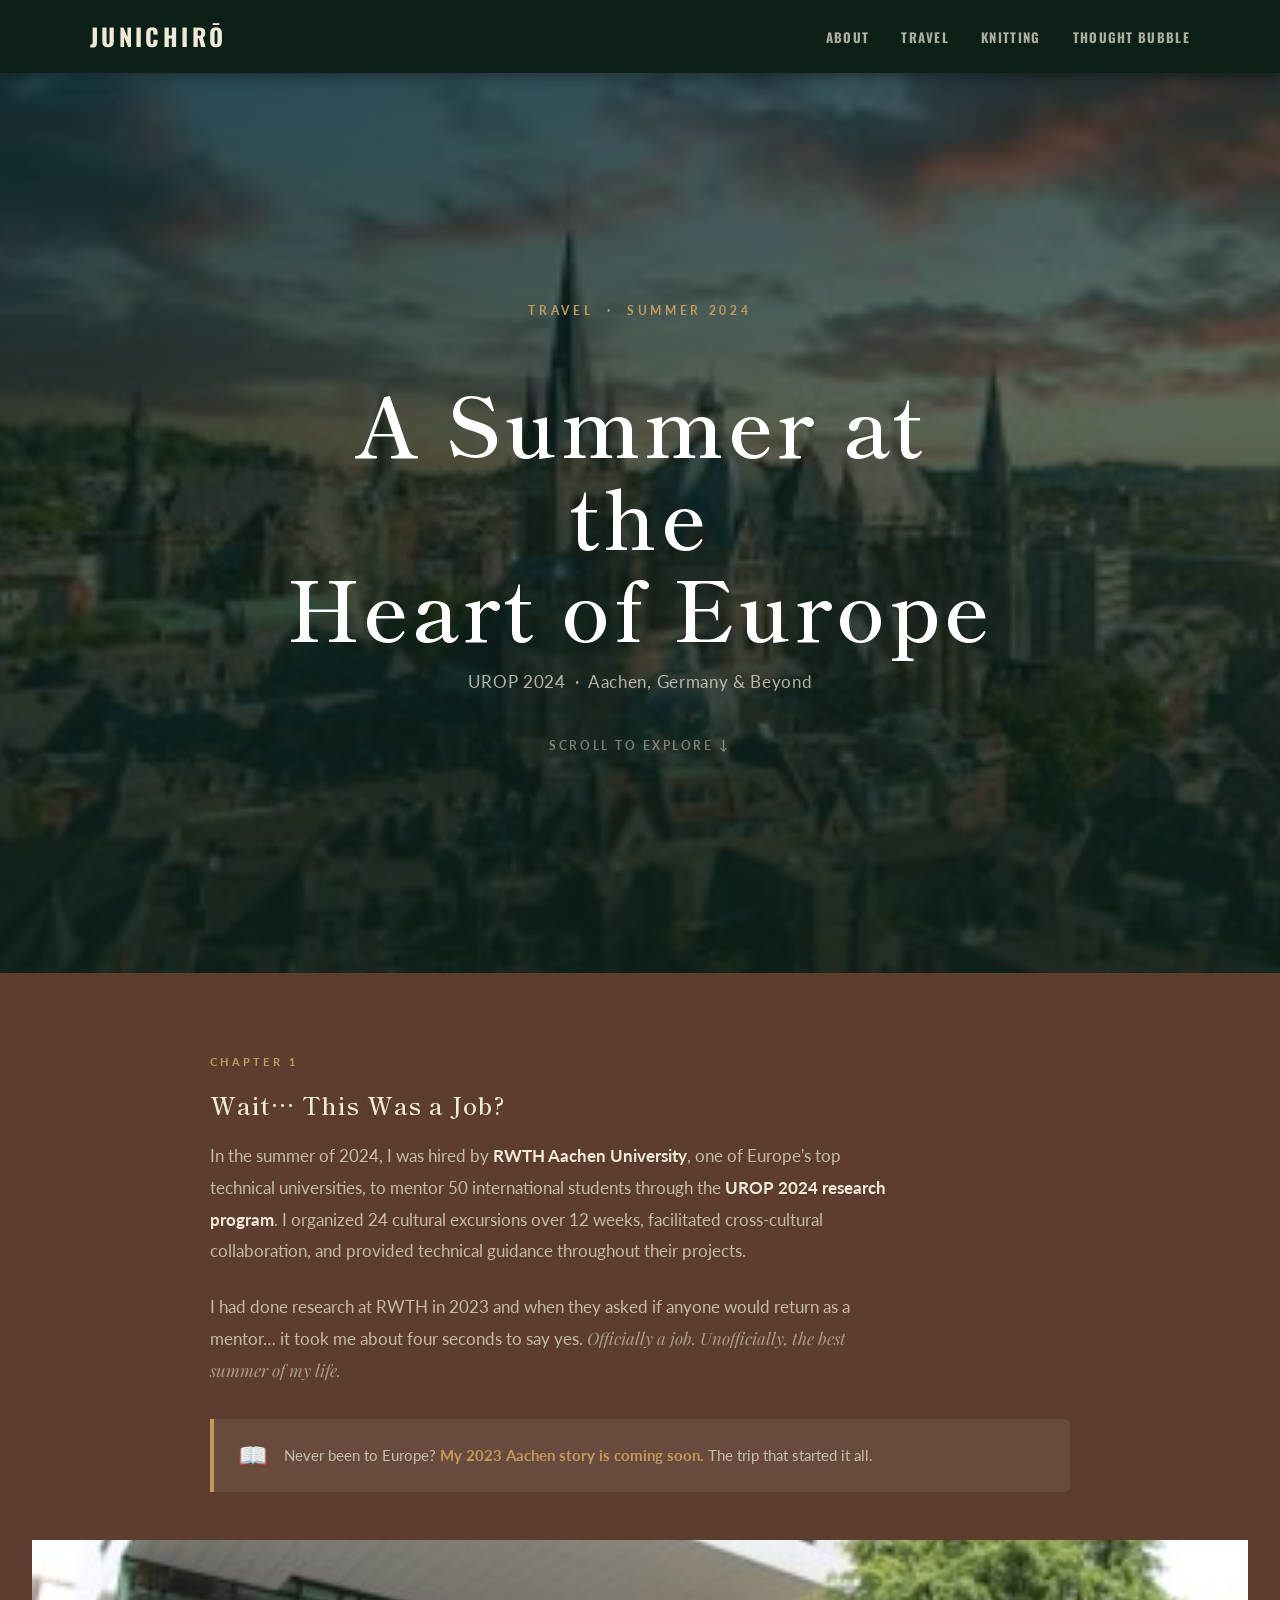
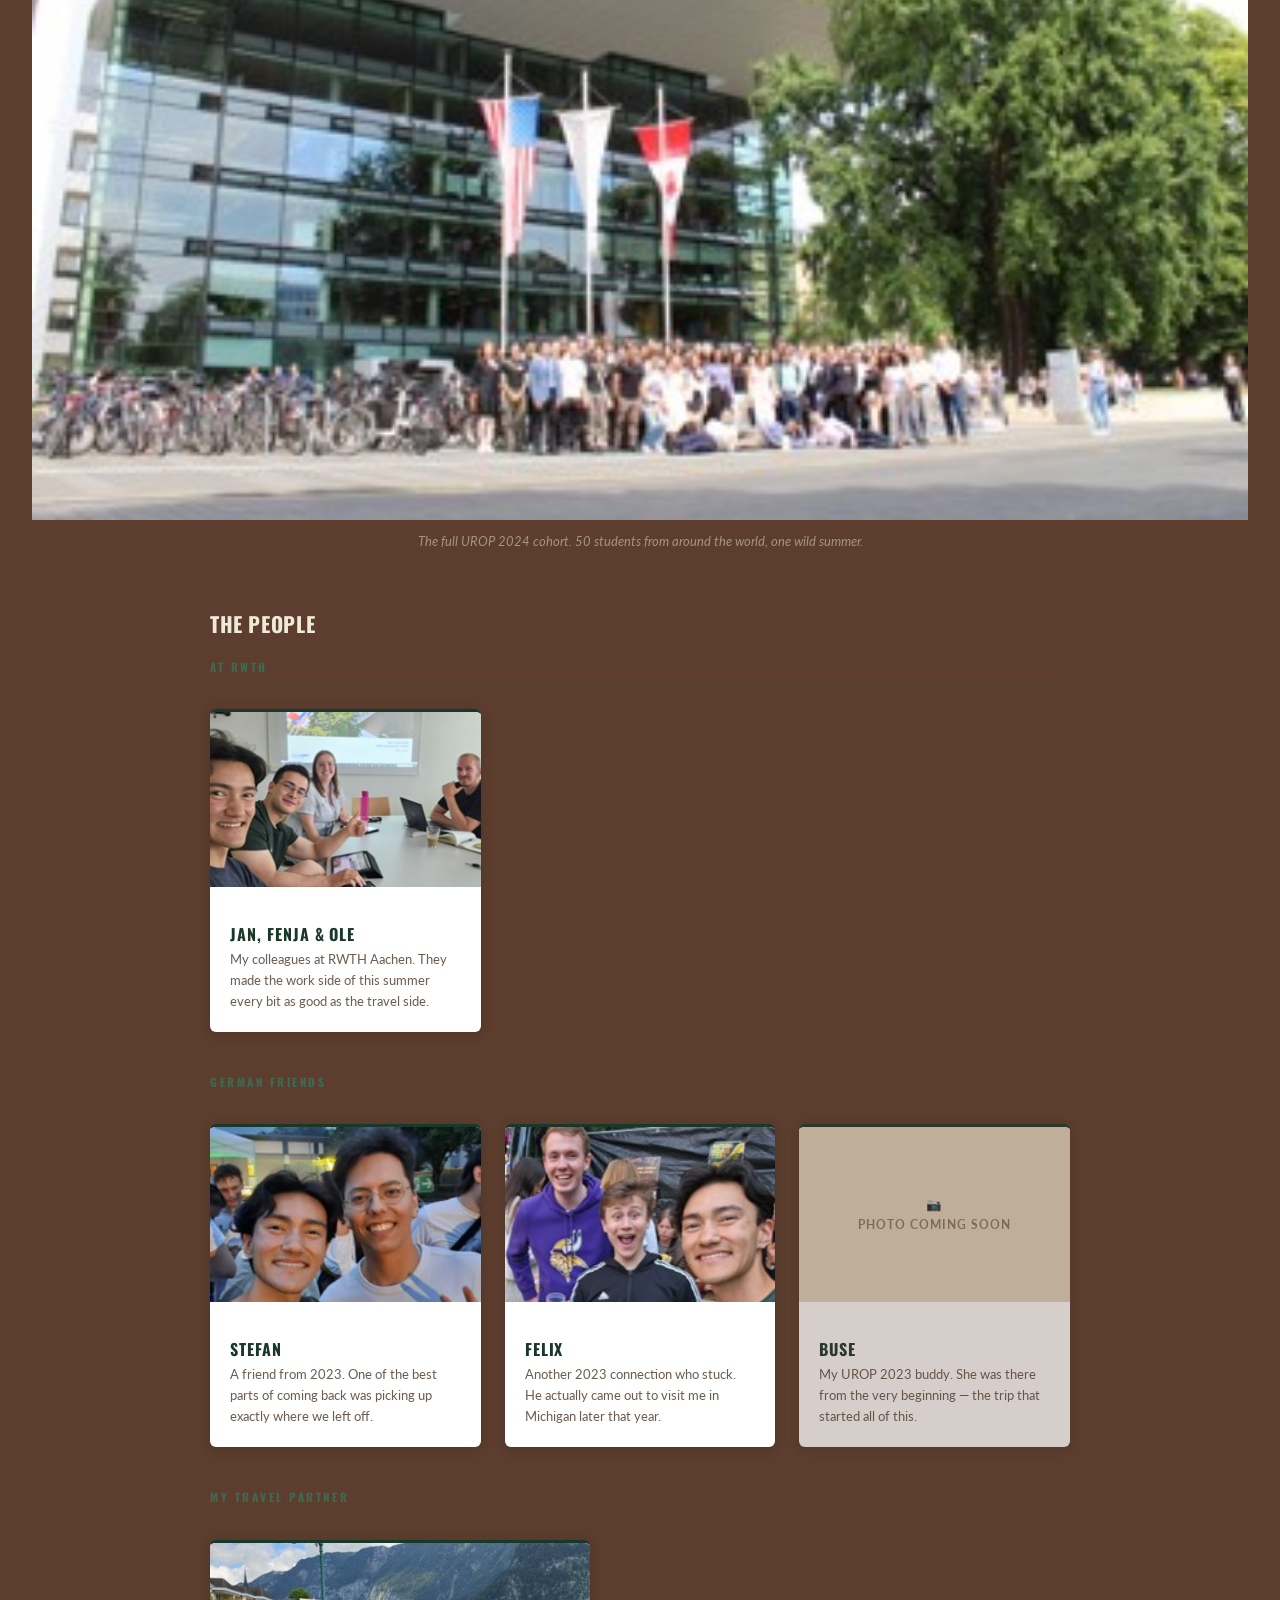
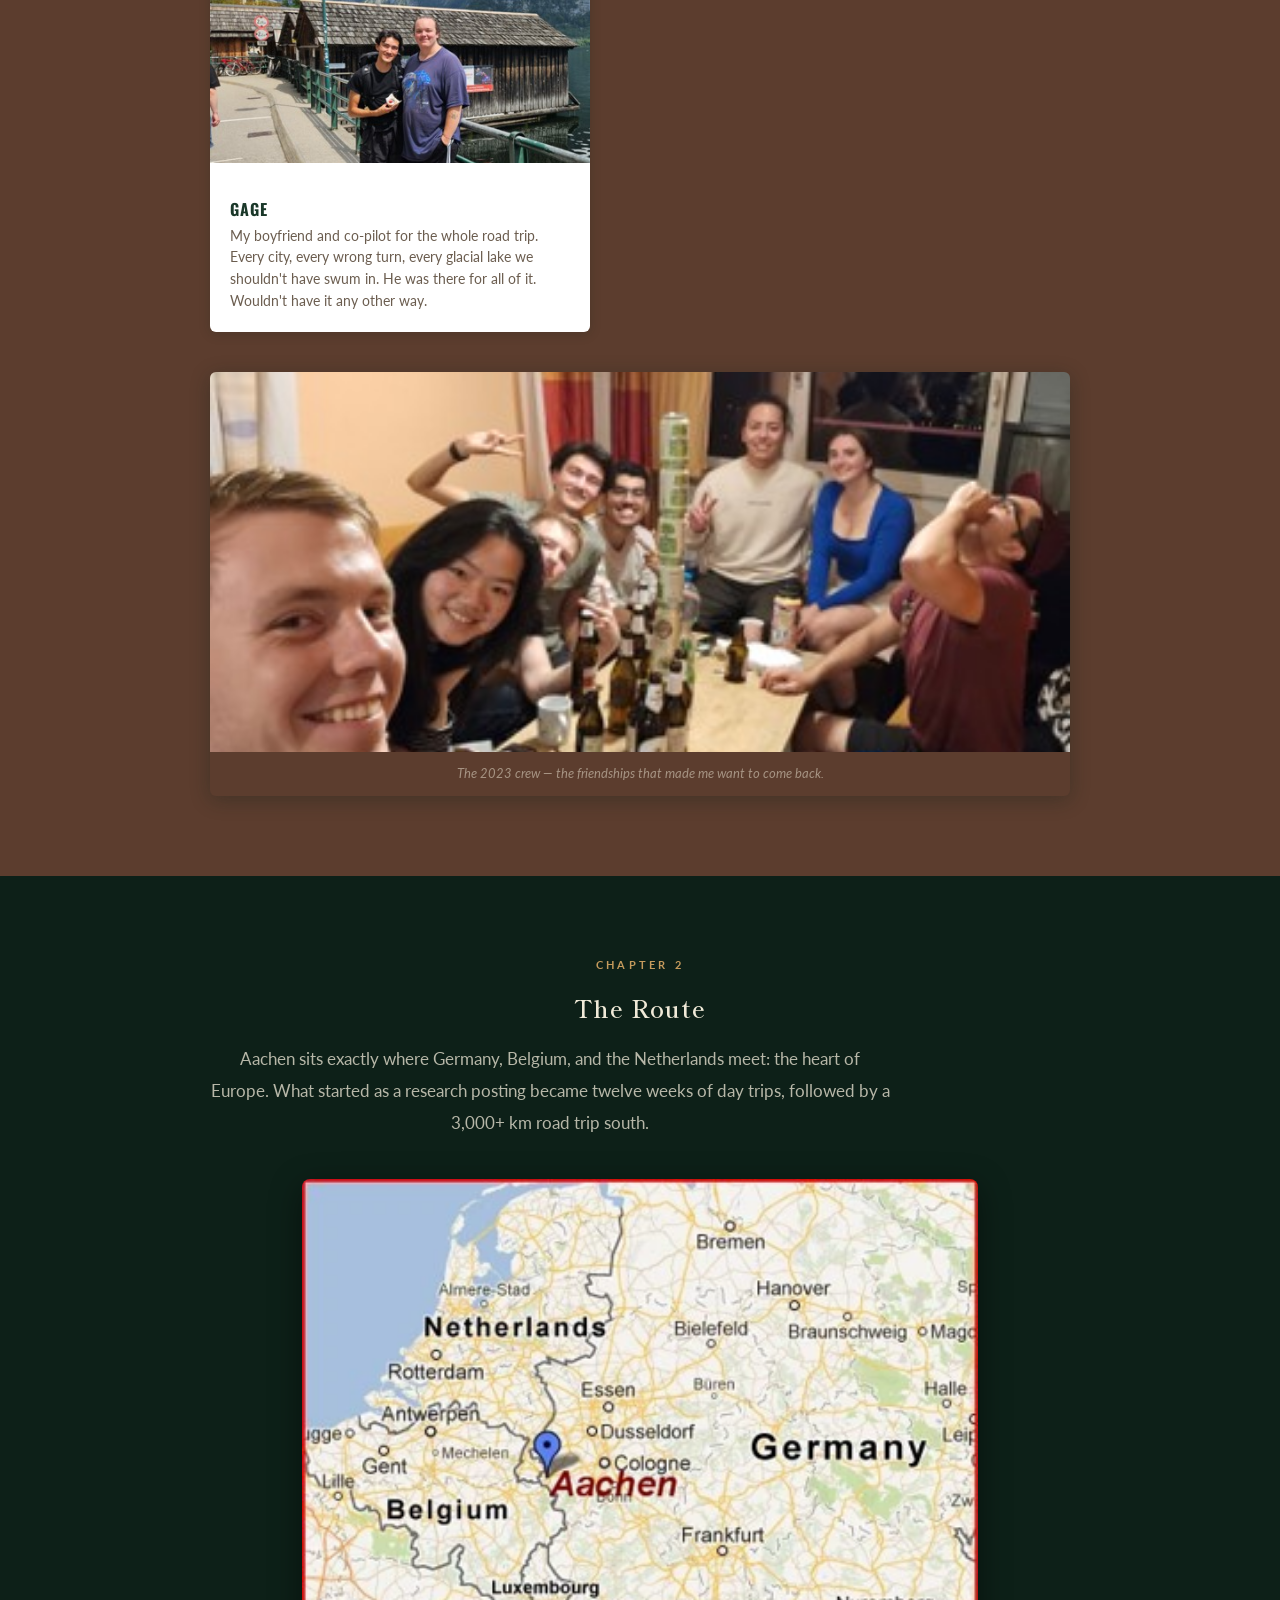
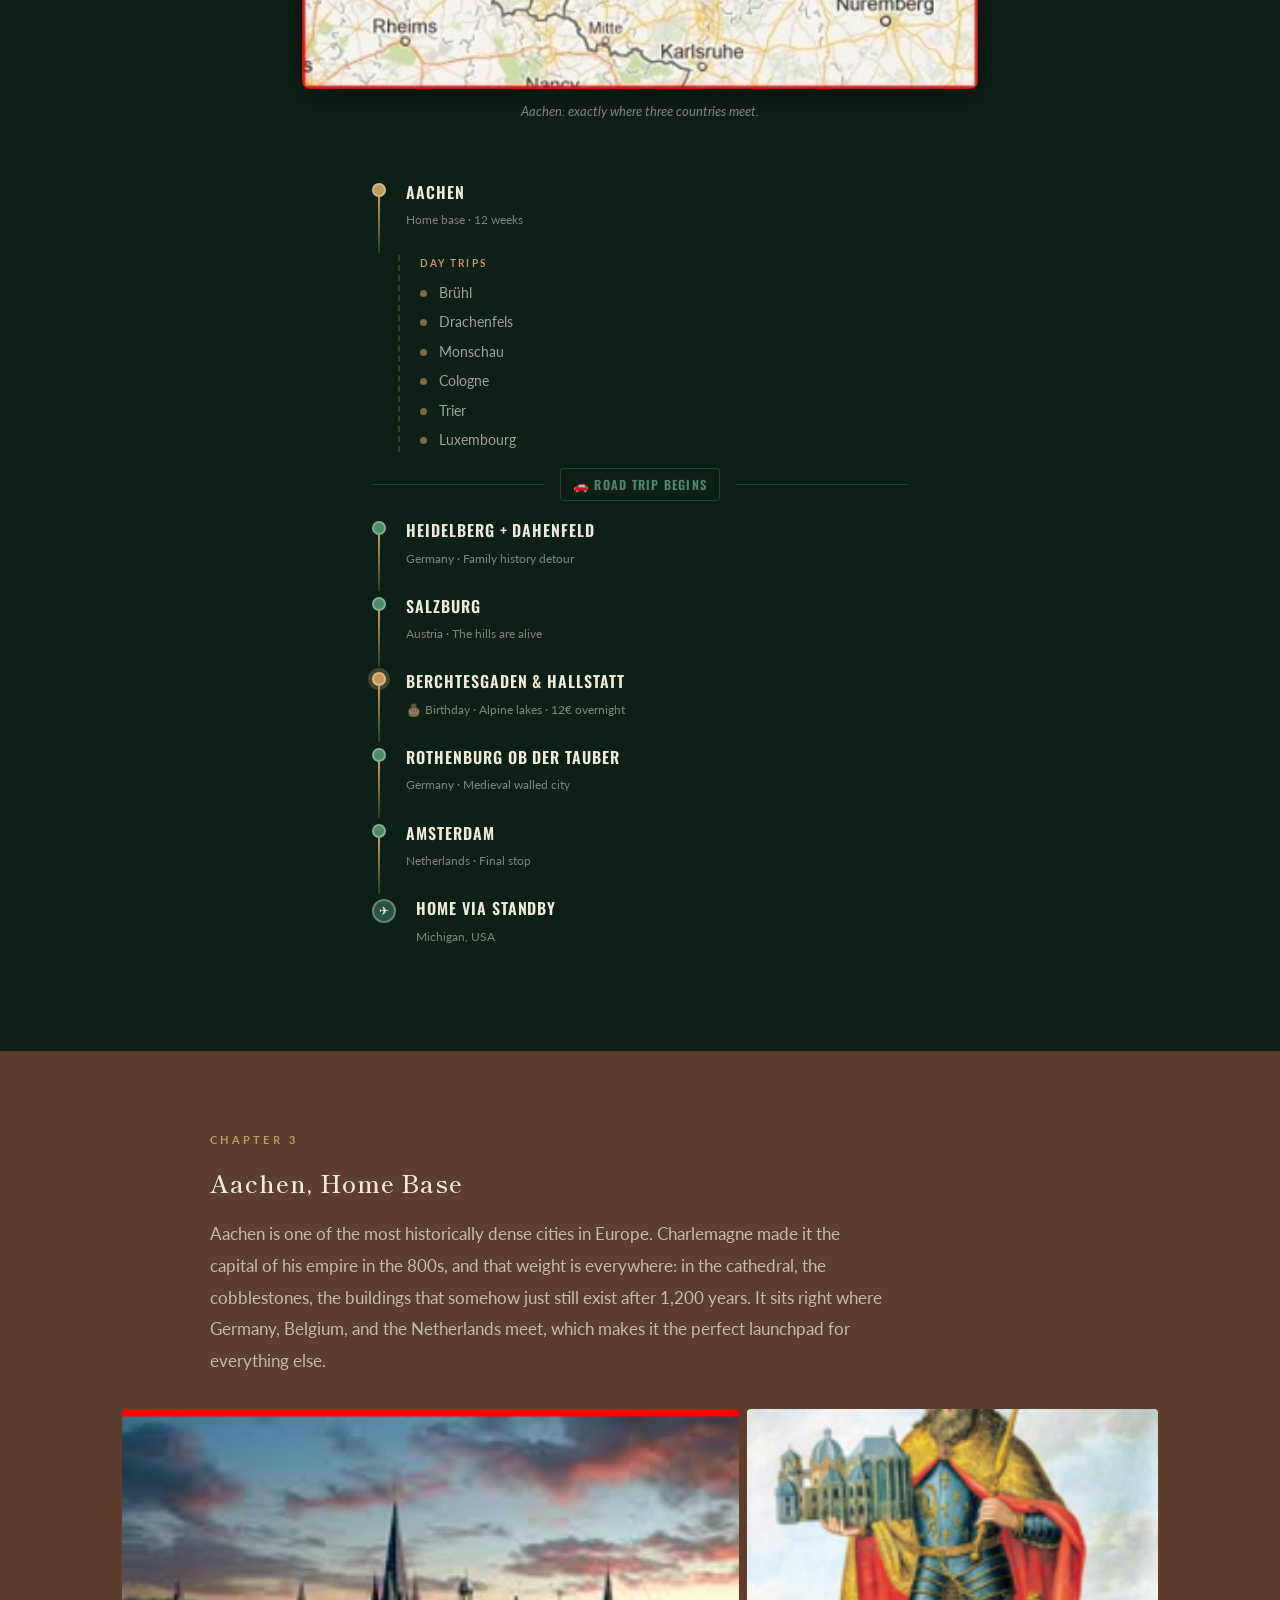
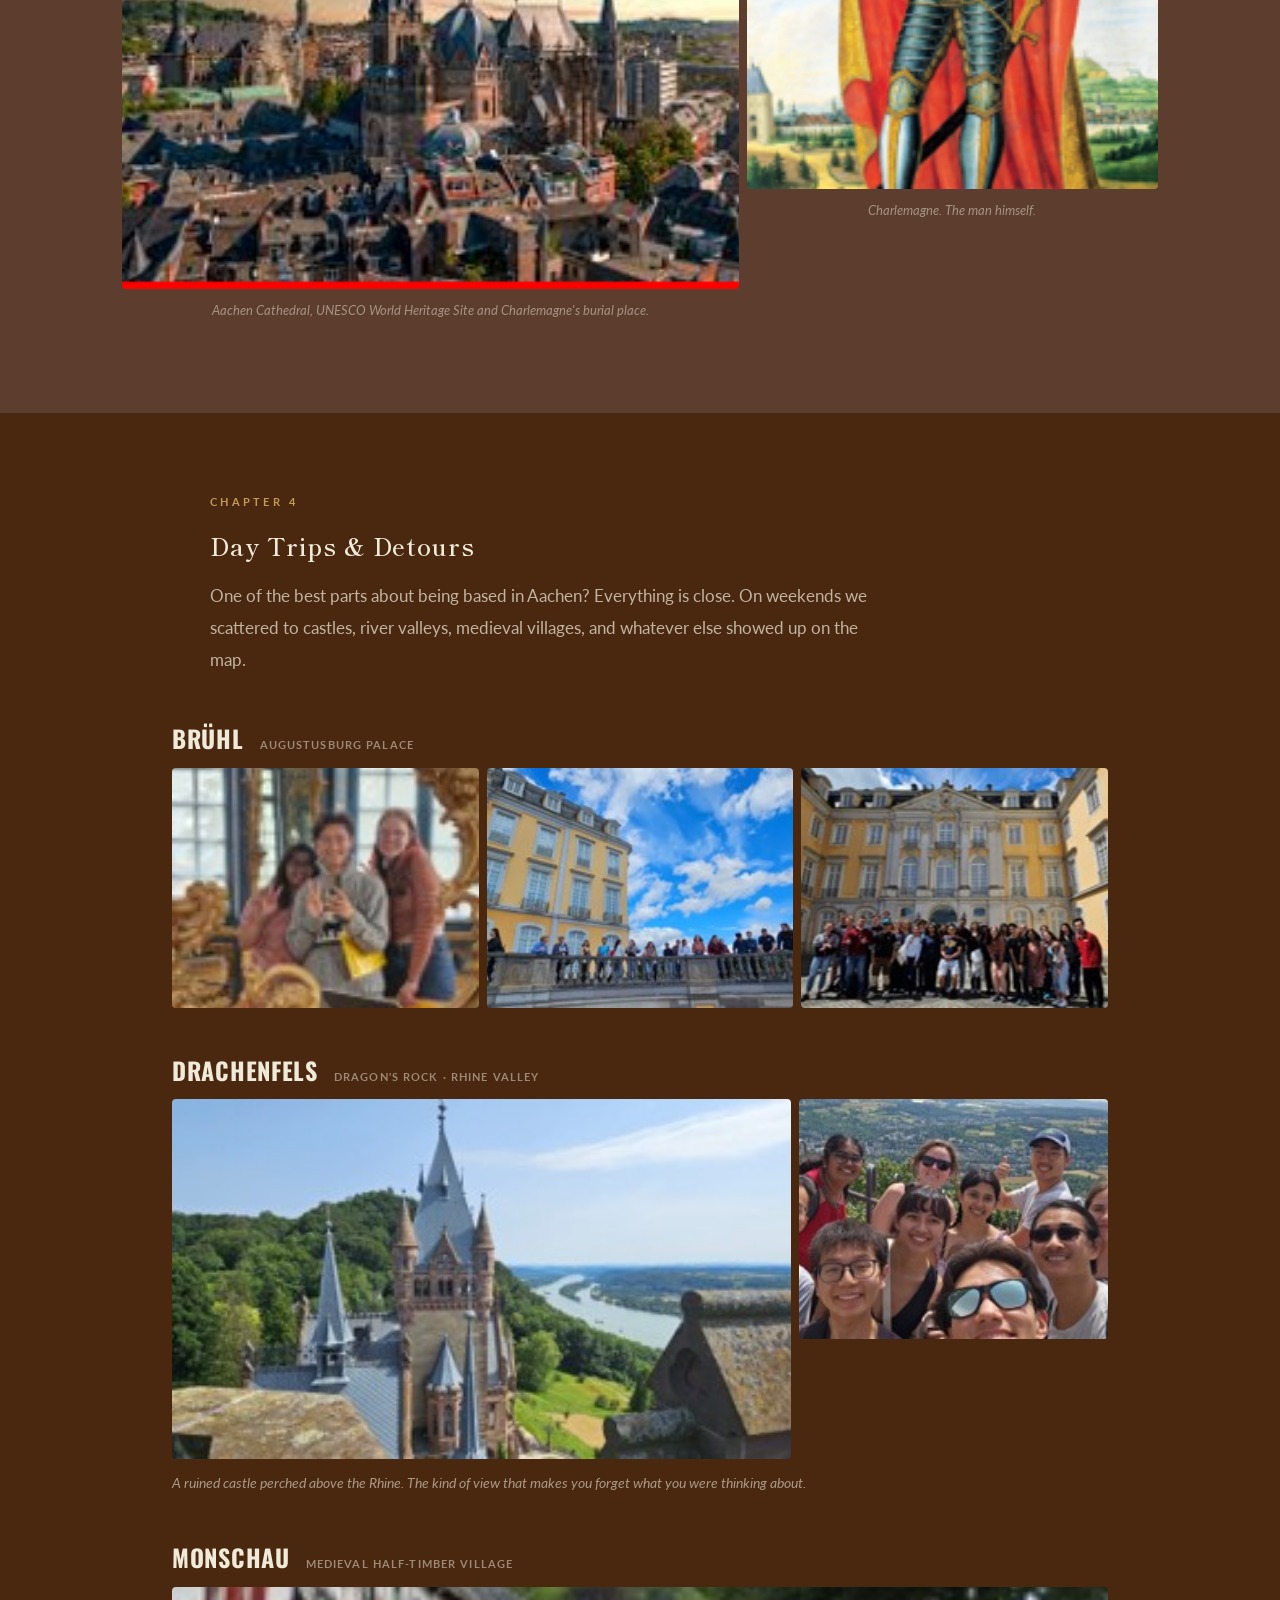
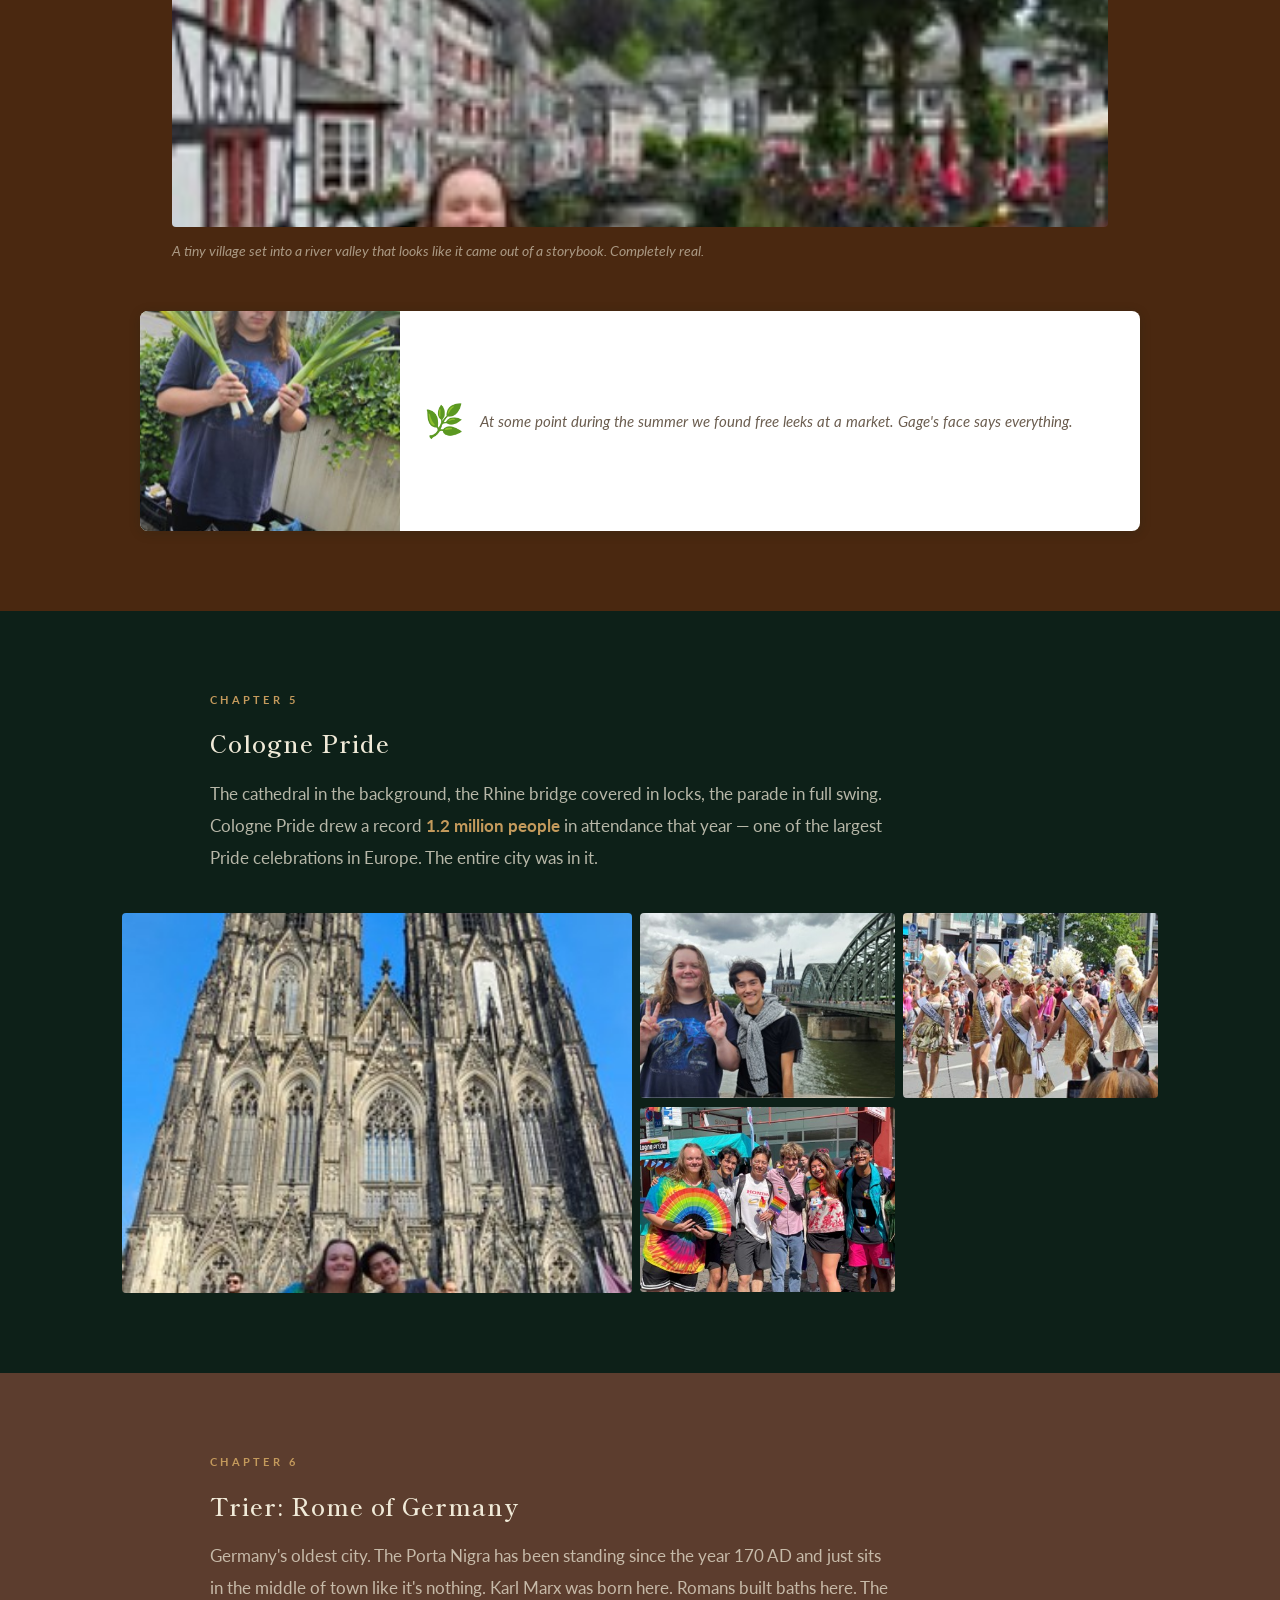
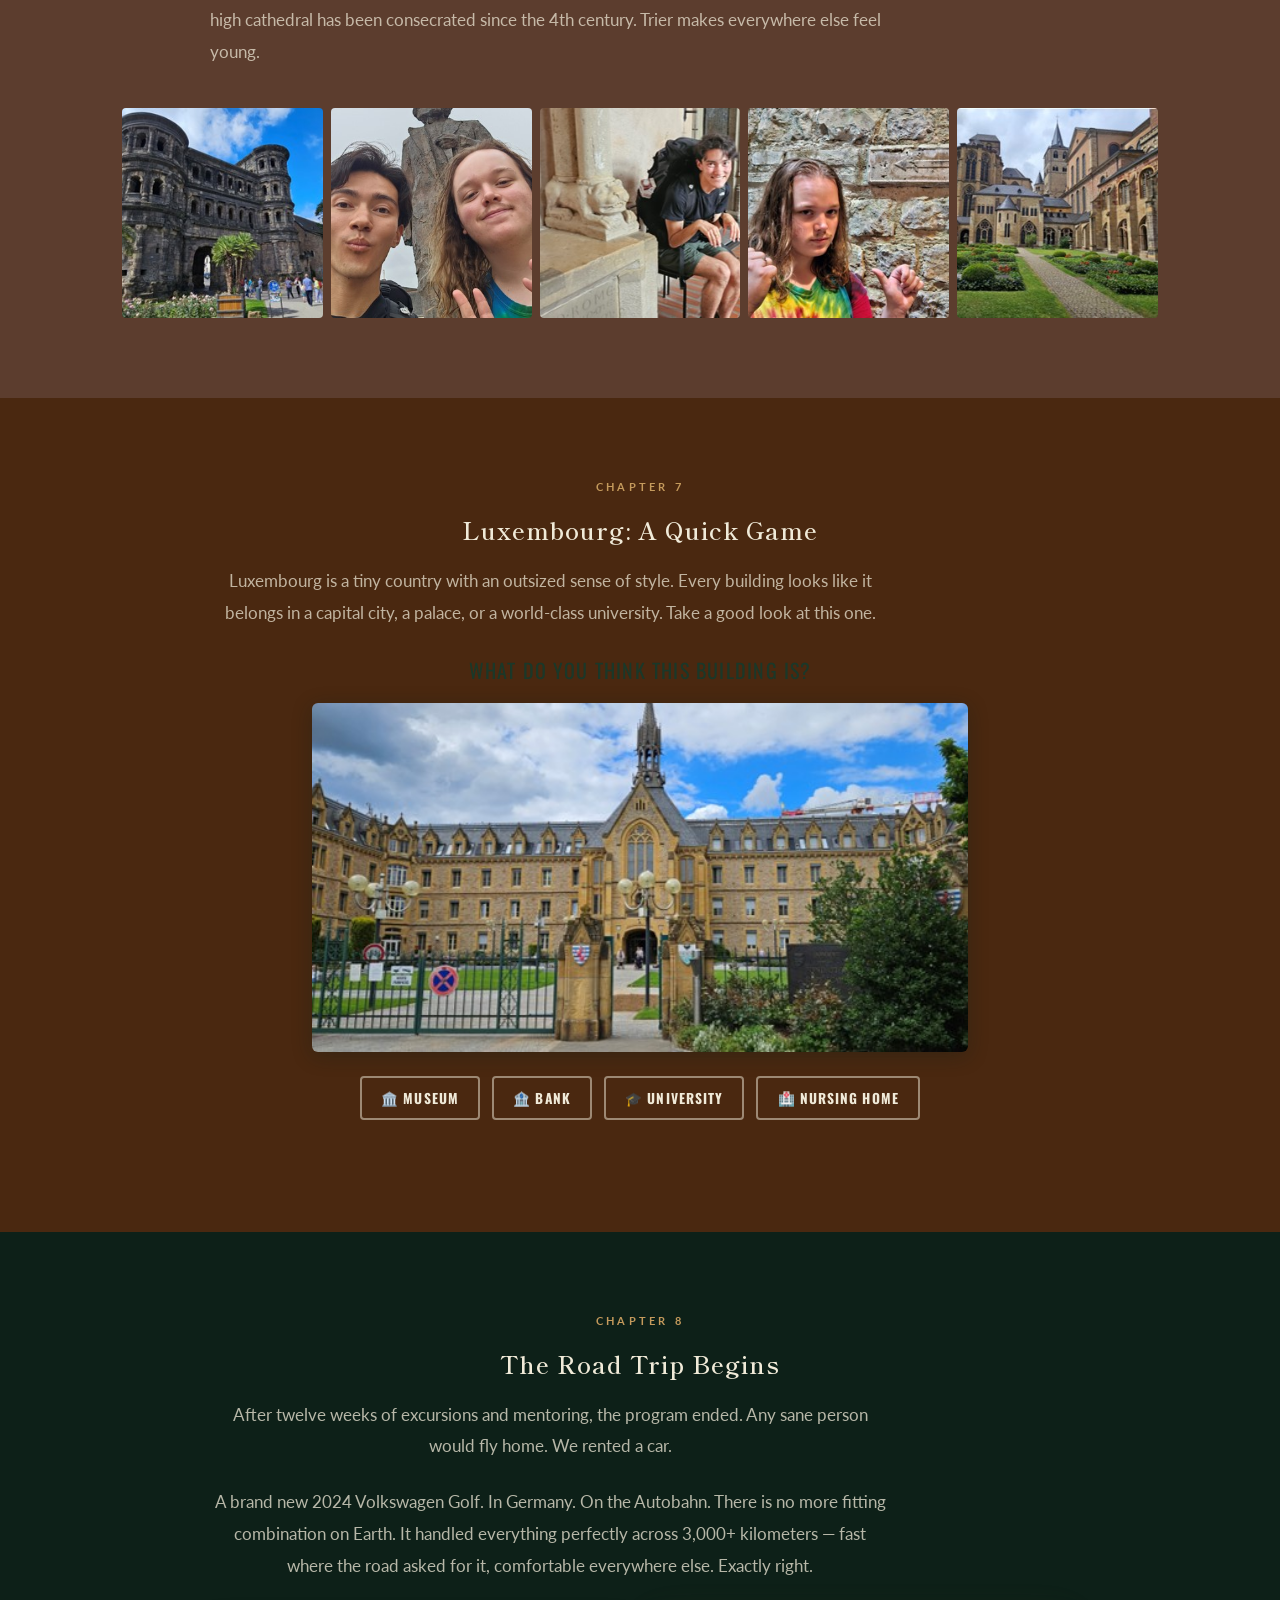
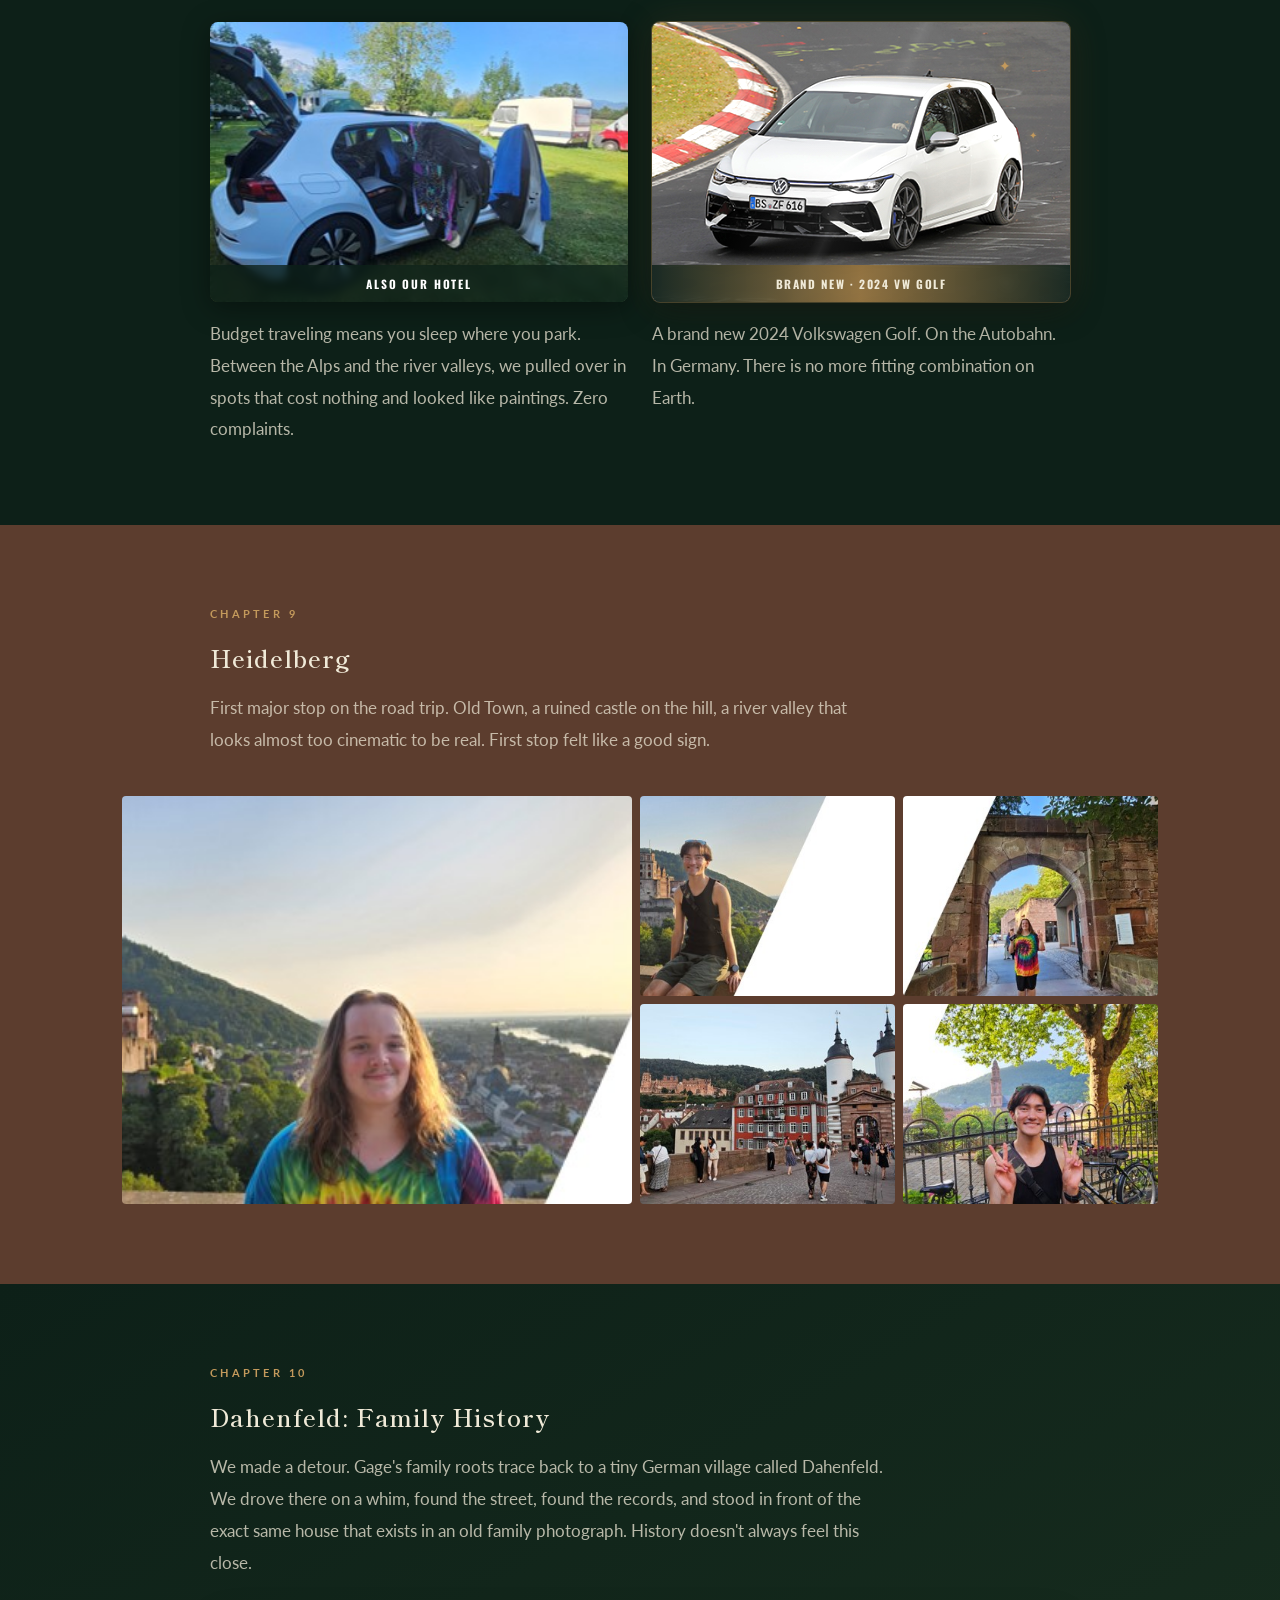
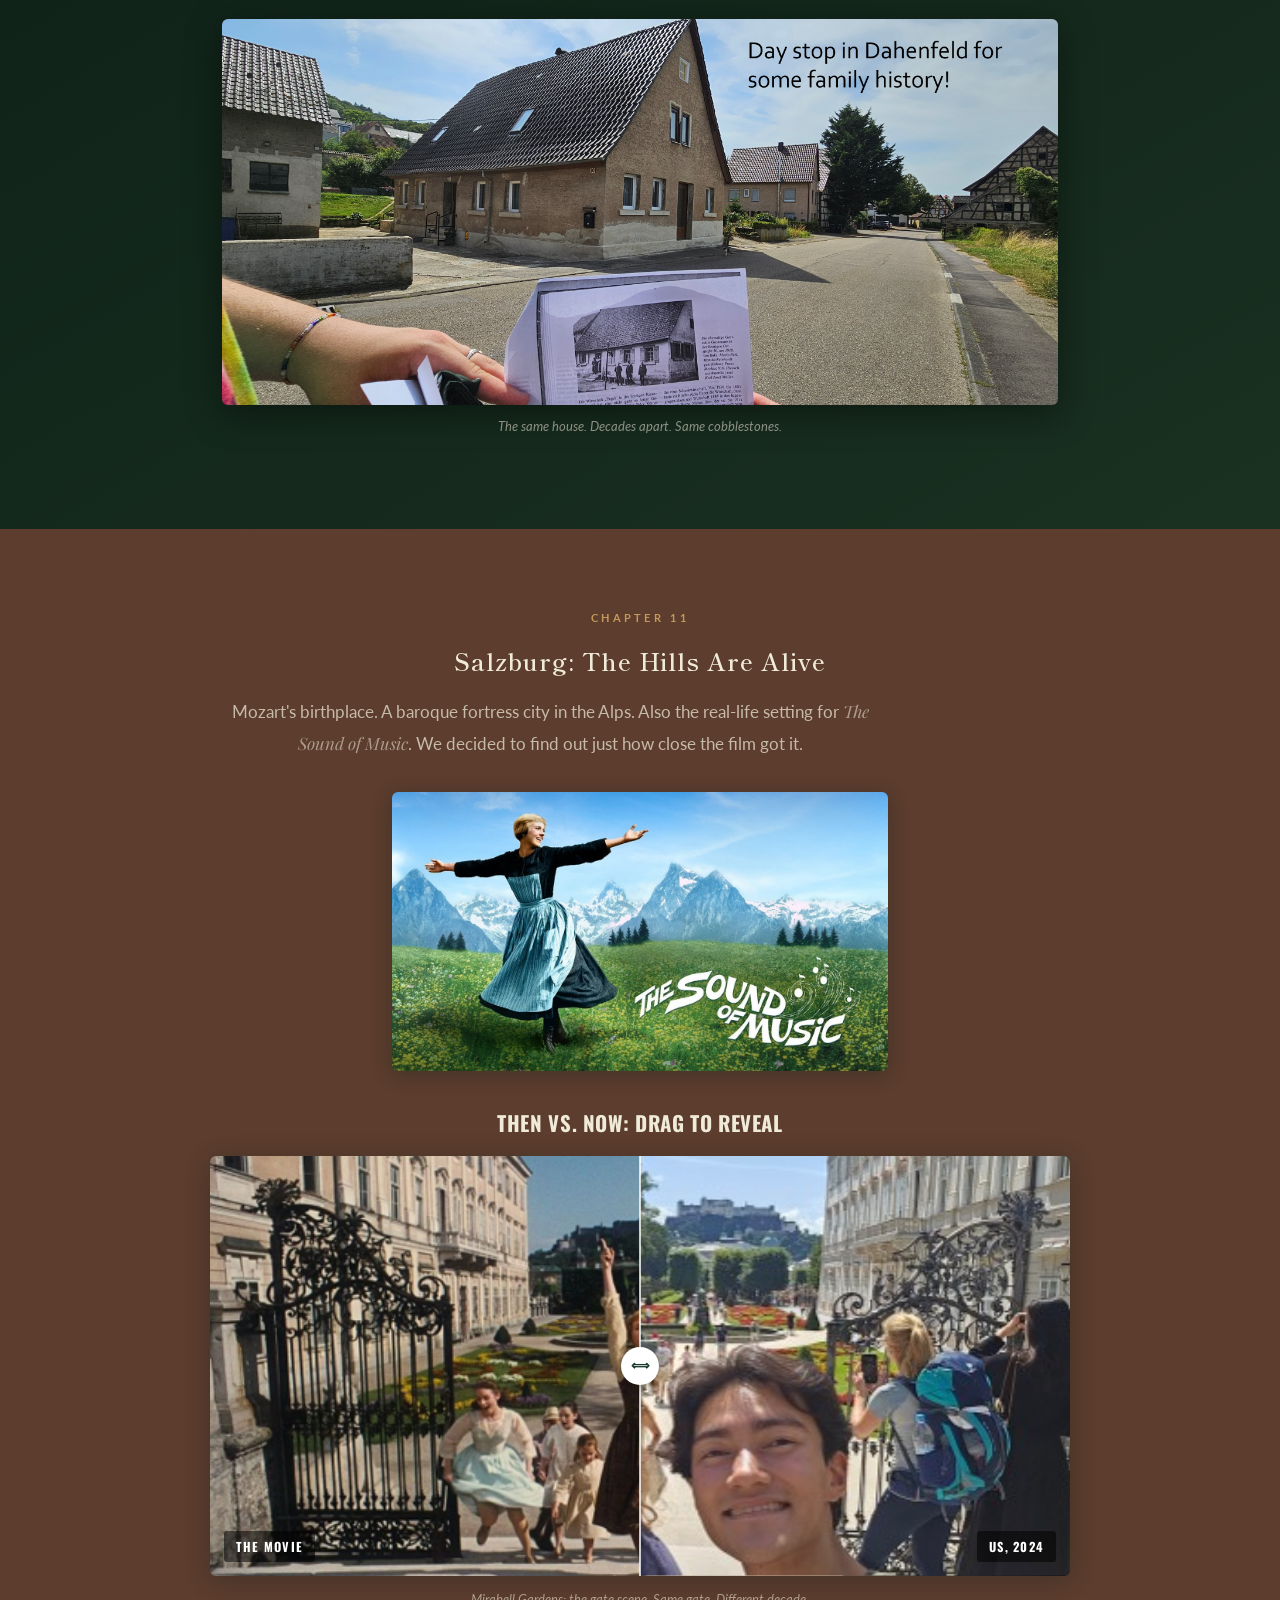
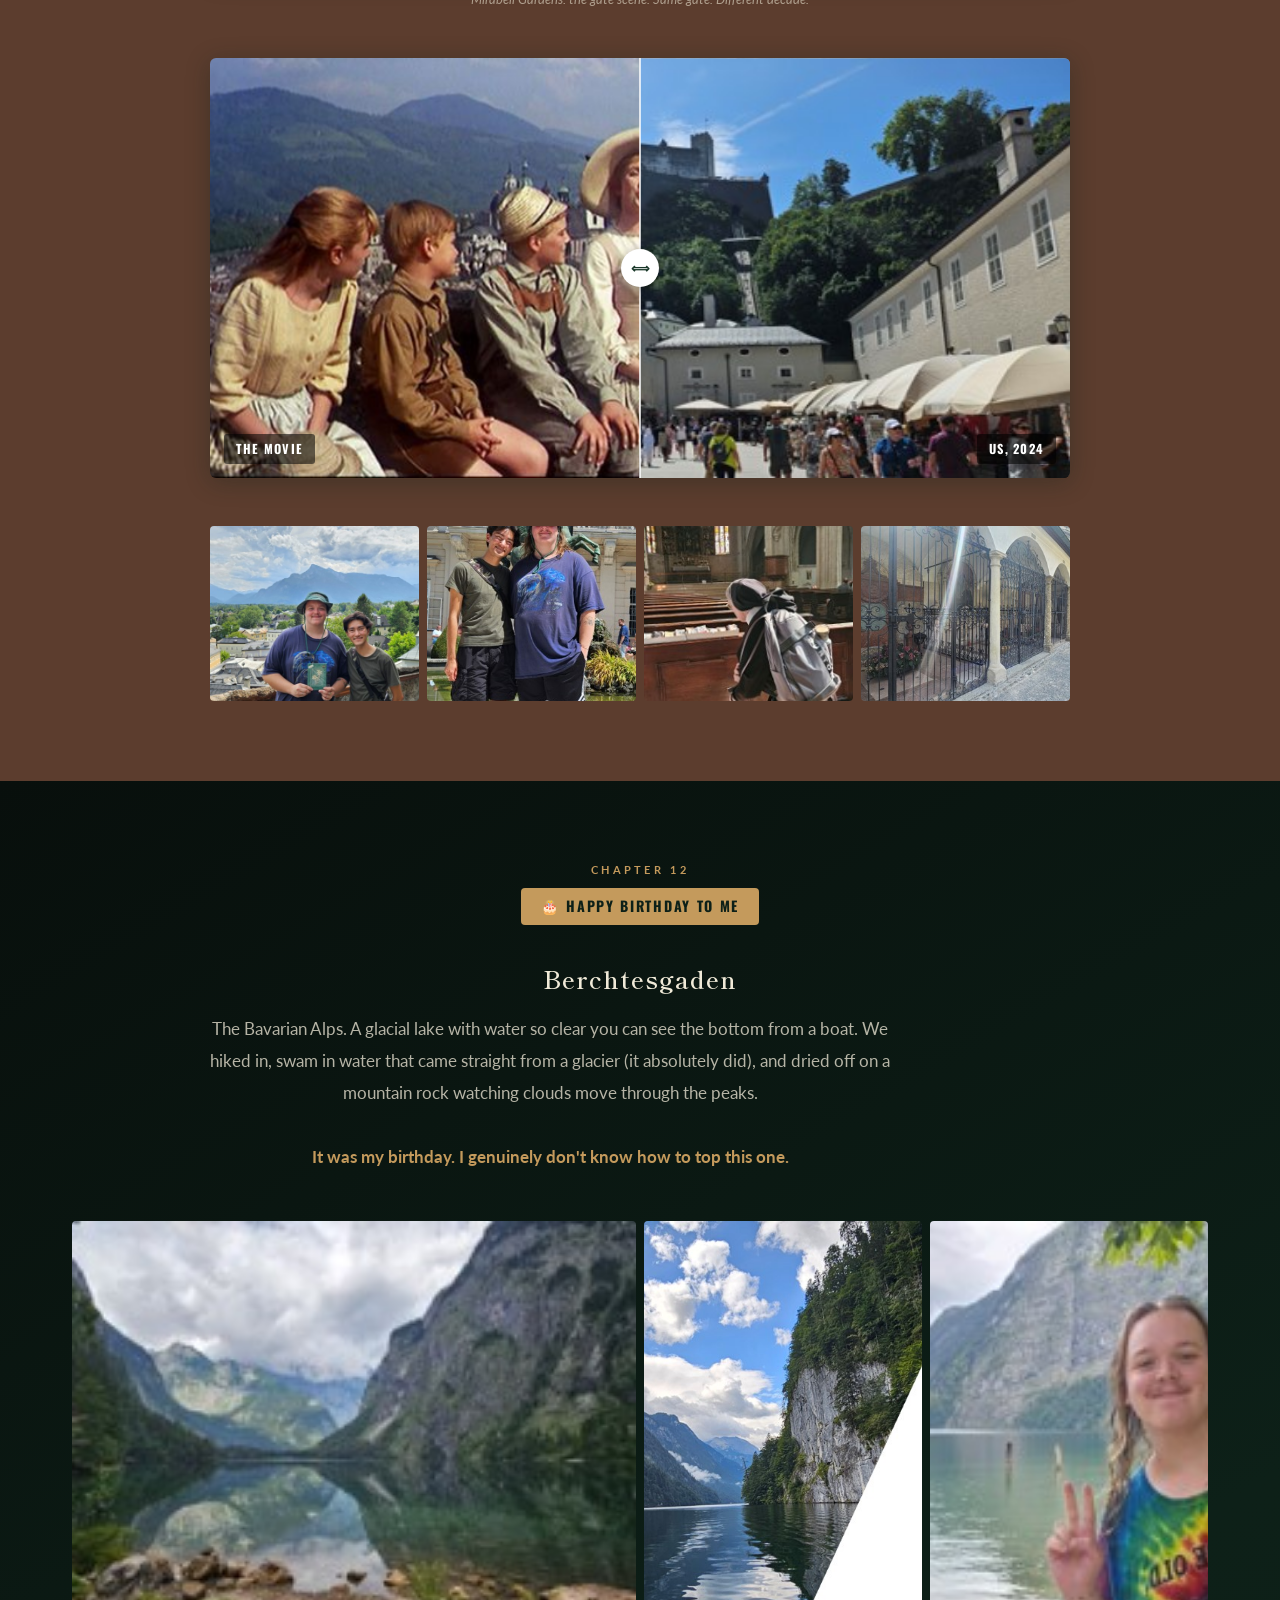
==== commit a241c6f4: "Japandi redesign, blog content updates, and image reorganisation - Style: Japanese wave (nami) hero " ====
--- a/travel/aachen.html
+++ b/travel/aachen.html
@@ -6,7 +6,7 @@
   <title>A Summer at the Heart of Europe | Junichirō</title>
   <link rel="preconnect" href="https://fonts.googleapis.com" />
   <link rel="preconnect" href="https://fonts.gstatic.com" crossorigin />
-  <link href="https://fonts.googleapis.com/css2?family=Oswald:wght@400;600;700&family=Lato:wght@400;700&family=Playfair+Display:ital@1&display=swap" rel="stylesheet" />
+  <link href="https://fonts.googleapis.com/css2?family=Shippori+Mincho:wght@400;600;700&family=Oswald:wght@400;600;700&family=Lato:wght@400;700&family=Playfair+Display:ital@1&display=swap" rel="stylesheet" />
   <link rel="stylesheet" href="../assets/css/style.css" />
   <link rel="stylesheet" href="../assets/css/post.css" />
 </head>
@@ -30,7 +30,7 @@
 
   <!-- ===================== HERO ===================== -->
   <header class="post-hero">
-    <div class="post-hero-bg" style="background-image: url('../assets/img/aachen_cathedral.png');"></div>
+    <div class="post-hero-bg" style="background-image: url('../assets/img/aachen2024/aachen_cathedral.png');"></div>
     <div class="post-hero-overlay"></div>
     <div class="post-hero-content">
       <p class="post-hero-eyebrow">Travel &nbsp;·&nbsp; Summer 2024</p>
@@ -63,61 +63,88 @@
     </div>
 
     <div class="post-full-img fade-in">
-      <img src="../assets/img/urop2024group.jpg" alt="UROP 2024 group photo at RWTH Aachen" />
+      <img src="../assets/img/aachen2024/urop2024group.jpg" alt="UROP 2024 group photo at RWTH Aachen" />
       <div class="img-caption">The full UROP 2024 cohort. 50 students from around the world, one wild summer.</div>
     </div>
 
-    <!-- Meet the Crew -->
-    <div class="post-inner">
-      <h3 class="section-subtitle">Meet the Crew</h3>
-      <div class="crew-grid">
-
-        <div class="crew-card fade-in">
-          <div class="crew-img">
-            <img src="../assets/img/hallstat_main.jpg" alt="Thomas and Gage in Hallstatt" />
-          </div>
-          <div class="crew-info">
-            <h4>Gage</h4>
-            <p>My boyfriend and co-pilot for the whole adventure. Where I go, he goes. He makes every stop better.</p>
-          </div>
-        </div>
-
-        <div class="crew-card fade-in">
-          <div class="crew-img">
-            <img src="../assets/img/stefan.jpg" alt="Thomas and Stefan" />
-          </div>
-          <div class="crew-info">
-            <h4>Stefan</h4>
-            <p>A friend I made in Germany in 2023. One of the best parts of coming back was seeing him again, multiple times.</p>
-          </div>
-        </div>
-
-        <div class="crew-card fade-in">
-          <div class="crew-img">
-            <img src="../assets/img/felix.jpg" alt="Felix and friends" />
-          </div>
-          <div class="crew-info">
-            <h4>Felix</h4>
-            <p>Another 2023 connection. We kept in touch, and he actually visited me in Michigan later. More on that at the end.</p>
-          </div>
-        </div>
-
-        <div class="crew-card fade-in">
-          <div class="crew-img">
-            <img src="../assets/img/mycolleagues.jpg" alt="German colleagues Jan, Fenja, and Ole" />
-          </div>
-          <div class="crew-info">
-            <h4>Jan, Fenja &amp; Ole</h4>
-            <p>My German colleagues at RWTH. They made the work side of this summer just as memorable as the travel side.</p>
-          </div>
-        </div>
-
+    <!-- The People -->
+    <div class="post-inner">
+      <h3 class="section-subtitle">The People</h3>
+
+      <!-- Work Colleagues -->
+      <div class="crew-group fade-in">
+        <div class="crew-group-label">At RWTH</div>
+        <div class="crew-grid">
+          <div class="crew-card">
+            <div class="crew-img">
+              <img src="../assets/img/aachen2024/mycolleagues.jpg" alt="German colleagues Jan, Fenja, and Ole" />
+            </div>
+            <div class="crew-info">
+              <h4>Jan, Fenja &amp; Ole</h4>
+              <p>My colleagues at RWTH Aachen. They made the work side of this summer every bit as good as the travel side.</p>
+            </div>
+          </div>
+        </div>
+      </div>
+
+      <!-- German Friends -->
+      <div class="crew-group fade-in">
+        <div class="crew-group-label">German Friends</div>
+        <div class="crew-grid">
+
+          <div class="crew-card">
+            <div class="crew-img">
+              <img src="../assets/img/aachen2024/stefan.jpg" alt="Thomas and Stefan" />
+            </div>
+            <div class="crew-info">
+              <h4>Stefan</h4>
+              <p>A friend from 2023. One of the best parts of coming back was picking up exactly where we left off.</p>
+            </div>
+          </div>
+
+          <div class="crew-card">
+            <div class="crew-img">
+              <img src="../assets/img/aachen2024/felix.jpg" alt="Felix" />
+            </div>
+            <div class="crew-info">
+              <h4>Felix</h4>
+              <p>Another 2023 connection who stuck. He actually came out to visit me in Michigan later that year.</p>
+            </div>
+          </div>
+
+          <div class="crew-card crew-card-placeholder">
+            <div class="crew-img crew-img-placeholder">
+              <div class="crew-img-coming-soon">📷<br/>Photo coming soon</div>
+            </div>
+            <div class="crew-info">
+              <h4>Buse</h4>
+              <p>My UROP 2023 buddy. She was there from the very beginning — the trip that started all of this.</p>
+            </div>
+          </div>
+
+        </div>
+      </div>
+
+      <!-- Travel Partner -->
+      <div class="crew-group fade-in">
+        <div class="crew-group-label">My Travel Partner</div>
+        <div class="crew-grid crew-grid-single">
+          <div class="crew-card crew-card-gage">
+            <div class="crew-img">
+              <img src="../assets/img/aachen2024/hallstat_main.jpg" alt="Thomas and Gage in Hallstatt" />
+            </div>
+            <div class="crew-info">
+              <h4>Gage</h4>
+              <p>My boyfriend and co-pilot for the whole road trip. Every city, every wrong turn, every glacial lake we shouldn't have swum in. He was there for all of it. Wouldn't have it any other way.</p>
+            </div>
+          </div>
+        </div>
       </div>
 
       <!-- 2023 group photo -->
       <div class="friends-flashback fade-in">
-        <img src="../assets/img/friendslastyear.jpg" alt="Friends from 2023 in Aachen" />
-        <div class="img-caption">The 2023 crew. The friendships that made me want to come back.</div>
+        <img src="../assets/img/aachen2024/friendslastyear.jpg" alt="Friends from 2023 in Aachen" />
+        <div class="img-caption">The 2023 crew — the friendships that made me want to come back.</div>
       </div>
     </div>
   </section>
@@ -136,13 +163,7 @@
     <!-- Where is Aachen? -->
     <div class="map-locator fade-in">
       <div class="map-img-wrap">
-        <img src="../assets/img/heart_of_europe.png" alt="Map showing Aachen at the heart of Europe" />
-        <!-- Pulsing dot overlay at Aachen's position (~44% x, ~53% y) -->
-        <svg class="map-pin-svg" viewBox="0 0 100 100" preserveAspectRatio="none">
-          <circle cx="44" cy="53" r="2.5" fill="#c49a5c" />
-          <circle cx="44" cy="53" r="5" fill="none" stroke="#c49a5c" stroke-width="1" opacity="0.6" class="pin-pulse" />
-          <circle cx="44" cy="53" r="8" fill="none" stroke="#c49a5c" stroke-width="0.6" opacity="0.3" class="pin-pulse pin-pulse-2" />
-        </svg>
+        <img src="../assets/img/aachen2024/heart_of_europe.png" alt="Map showing Aachen at the heart of Europe" />
       </div>
       <div class="map-locator-caption">Aachen: exactly where three countries meet.</div>
     </div>
@@ -252,11 +273,11 @@
     </div>
     <div class="post-photo-pair fade-in">
       <div class="photo-pair-item tall">
-        <img src="../assets/img/aachen_cathedral.png" alt="Aachen Cathedral at golden hour" />
+        <img src="../assets/img/aachen2024/aachen_cathedral.png" alt="Aachen Cathedral at golden hour" />
         <div class="img-caption">Aachen Cathedral, UNESCO World Heritage Site and Charlemagne's burial place.</div>
       </div>
       <div class="photo-pair-item">
-        <img src="../assets/img/charlemagne.png" alt="Charlemagne statue, Aachen" />
+        <img src="../assets/img/aachen2024/charlemagne.png" alt="Charlemagne statue, Aachen" />
         <div class="img-caption">Charlemagne. The man himself.</div>
       </div>
     </div>
@@ -281,9 +302,9 @@
         <span class="trip-tag">Augustusburg Palace</span>
       </div>
       <div class="trip-photo-grid three">
-        <img src="../assets/img/bruhlcastle.jpg" alt="Augustusburg Palace, Brühl" />
-        <img src="../assets/img/bruhlday.jpg" alt="Day at Brühl" />
-        <img src="../assets/img/bruhlgroup.jpg" alt="Group at Brühl" />
+        <img src="../assets/img/aachen2024/bruhlcastle.jpg" alt="Augustusburg Palace, Brühl" />
+        <img src="../assets/img/aachen2024/bruhlday.jpg" alt="Day at Brühl" />
+        <img src="../assets/img/aachen2024/bruhlgroup.jpg" alt="Group at Brühl" />
       </div>
     </div>
 
@@ -294,8 +315,8 @@
         <span class="trip-tag">Dragon's Rock · Rhine Valley</span>
       </div>
       <div class="trip-photo-grid two-one">
-        <img src="../assets/img/drachenfels.jpg" alt="Drachenfels Castle over the Rhine" class="feature" />
-        <img src="../assets/img/drachenfelsgroup.jpg" alt="Group at Drachenfels" />
+        <img src="../assets/img/aachen2024/drachenfels.jpg" alt="Drachenfels Castle over the Rhine" class="feature" />
+        <img src="../assets/img/aachen2024/drachenfelsgroup.jpg" alt="Group at Drachenfels" />
       </div>
       <p class="trip-caption">A ruined castle perched above the Rhine. The kind of view that makes you forget what you were thinking about.</p>
     </div>
@@ -307,14 +328,14 @@
         <span class="trip-tag">Medieval Half-Timber Village</span>
       </div>
       <div class="trip-photo-grid single">
-        <img src="../assets/img/monschau.jpg" alt="Monschau half-timber village" />
+        <img src="../assets/img/aachen2024/monschau.jpg" alt="Monschau half-timber village" />
       </div>
       <p class="trip-caption">A tiny village set into a river valley that looks like it came out of a storybook. Completely real.</p>
     </div>
 
     <!-- Free Leeks -->
     <div class="trip-block leek-block fade-in">
-      <img src="../assets/img/freeleeks.jpg" alt="Gage holding free leeks at a market" />
+      <img src="../assets/img/aachen2024/freeleeks.jpg" alt="Gage holding free leeks at a market" />
       <div class="leek-caption">
         <span class="leek-emoji">🌿</span>
         <p>At some point during the summer we found free leeks at a market. Gage's face says everything.</p>
@@ -328,15 +349,16 @@
       <div class="chapter-label light">Chapter 5</div>
       <h2 class="light">Cologne Pride</h2>
       <p class="lead-text light">
-        One of the largest Pride celebrations in Europe. The cathedral in the background,
-        the Rhine bridge covered in locks, the parade in full swing. Cologne put on a show.
+        The cathedral in the background, the Rhine bridge covered in locks, the parade in full swing.
+        Cologne Pride drew a record <strong>1.2 million people</strong> in attendance that year —
+        one of the largest Pride celebrations in Europe. The entire city was in it.
       </p>
     </div>
     <div class="cologne-grid fade-in">
-      <img src="../assets/img/colognepridecathedral.jpg" alt="Cologne Cathedral during Pride" class="cologne-feature" />
-      <img src="../assets/img/kolnbridge.jpg" alt="Cologne Bridge" />
-      <img src="../assets/img/cologneprideparade.jpg" alt="Cologne Pride Parade" />
-      <img src="../assets/img/colognegroup.jpg" alt="Group at Cologne Pride" />
+      <img src="../assets/img/aachen2024/colognepridecathedral.jpg" alt="Cologne Cathedral during Pride" class="cologne-feature" />
+      <img src="../assets/img/aachen2024/kolnbridge.jpg" alt="Cologne Bridge" />
+      <img src="../assets/img/aachen2024/cologneprideparade.jpg" alt="Cologne Pride Parade" />
+      <img src="../assets/img/aachen2024/colognegroup.jpg" alt="Group at Cologne Pride" />
     </div>
   </section>
 
@@ -353,11 +375,11 @@
       </p>
     </div>
     <div class="trier-grid fade-in">
-      <img src="../assets/img/trierportanigra.jpg" alt="Porta Nigra, Trier" />
-      <img src="../assets/img/trierkarlmarx.jpg" alt="Karl Marx birthplace, Trier" />
-      <img src="../assets/img/trieroldestchurch.jpg" alt="Oldest church in Trier" />
-      <img src="../assets/img/trierroman.jpg" alt="Roman ruins in Trier" />
-      <img src="../assets/img/trierhighcathedral.jpg" alt="Trier High Cathedral" />
+      <img src="../assets/img/aachen2024/trierportanigra.jpg" alt="Porta Nigra, Trier" />
+      <img src="../assets/img/aachen2024/trierkarlmarx.jpg" alt="Karl Marx birthplace, Trier" />
+      <img src="../assets/img/aachen2024/trieroldestchurch.jpg" alt="Oldest church in Trier" />
+      <img src="../assets/img/aachen2024/trierroman.jpg" alt="Roman ruins in Trier" />
+      <img src="../assets/img/aachen2024/trierhighcathedral.jpg" alt="Trier High Cathedral" />
     </div>
   </section>
 
@@ -375,23 +397,48 @@
 
     <div class="lux-reveal-container fade-in">
       <div class="lux-building-img">
-        <img src="../assets/img/luxnursinghome.jpg" alt="Grand historic building in Luxembourg" />
+        <img src="../assets/img/aachen2024/luxnursinghome.jpg" alt="Grand historic building in Luxembourg" />
       </div>
 
       <div class="lux-guess-row">
-        <button class="lux-guess-btn" data-answer="wrong">🏛️ Museum</button>
-        <button class="lux-guess-btn" data-answer="wrong">🏦 Bank</button>
-        <button class="lux-guess-btn" data-answer="wrong">🎓 University</button>
-        <button class="lux-guess-btn" data-answer="right">🏥 Nursing Home</button>
+        <button class="lux-guess-btn" data-answer="wrong" data-label="Museum">🏛️ Museum</button>
+        <button class="lux-guess-btn" data-answer="wrong" data-label="Bank">🏦 Bank</button>
+        <button class="lux-guess-btn" data-answer="wrong" data-label="University">🎓 University</button>
+        <button class="lux-guess-btn" data-answer="right" data-label="Nursing Home">🏥 Nursing Home</button>
+      </div>
+
+      <!-- Poll distribution (shown after any guess) -->
+      <div class="lux-poll-results" id="luxPollResults">
+        <p class="lux-poll-title">How everyone voted:</p>
+        <div class="lux-poll-bar-row">
+          <span class="lux-poll-bar-label">🏛️ Museum</span>
+          <div class="lux-poll-bar-track"><div class="lux-poll-bar-fill" data-target="31"></div></div>
+          <span class="lux-poll-bar-pct">31%</span>
+        </div>
+        <div class="lux-poll-bar-row">
+          <span class="lux-poll-bar-label">🏦 Bank</span>
+          <div class="lux-poll-bar-track"><div class="lux-poll-bar-fill" data-target="24"></div></div>
+          <span class="lux-poll-bar-pct">24%</span>
+        </div>
+        <div class="lux-poll-bar-row">
+          <span class="lux-poll-bar-label">🎓 University</span>
+          <div class="lux-poll-bar-track"><div class="lux-poll-bar-fill" data-target="28"></div></div>
+          <span class="lux-poll-bar-pct">28%</span>
+        </div>
+        <div class="lux-poll-bar-row correct-bar">
+          <span class="lux-poll-bar-label">🏥 Nursing Home</span>
+          <div class="lux-poll-bar-track"><div class="lux-poll-bar-fill correct-fill" data-target="17"></div></div>
+          <span class="lux-poll-bar-pct correct-pct">17% ✓</span>
+        </div>
       </div>
 
       <div class="lux-reveal" id="luxReveal">
         <p class="lux-hint">Look closer…</p>
-        <img src="../assets/img/luxnursingzoom.jpg" alt="Zoom revealing elderly residents walking out" class="lux-zoom-img" />
+        <img src="../assets/img/aachen2024/luxnursingzoom.jpg" alt="Zoom revealing elderly residents walking out" class="lux-zoom-img" />
         <p class="lux-punchline">It's a nursing home. <strong>Luxembourg just hits different.</strong></p>
         <div class="lux-extras">
-          <img src="../assets/img/luxsign.jpg" alt="Luxembourg sign" />
-          <img src="../assets/img/luxembourgfoot.jpg" alt="Luxembourg on foot" />
+          <img src="../assets/img/aachen2024/luxsign.jpg" alt="Luxembourg sign" />
+          <img src="../assets/img/aachen2024/luxembourgfoot.jpg" alt="Luxembourg on foot" />
         </div>
       </div>
     </div>
@@ -406,22 +453,47 @@
         After twelve weeks of excursions and mentoring, the program ended.
         Any sane person would fly home. We rented a car.
       </p>
-    </div>
-
-    <div class="rental-car-comparison fade-in">
-      <div class="rental-car-card">
-        <img src="../assets/img/rentalcarcool.png" alt="VW Golf R at the Nurburgring, what we imagined" />
-        <div class="rental-label wrong">What we imagined</div>
-      </div>
-      <div class="rental-vs">VS</div>
-      <div class="rental-car-card">
-        <img src="../assets/img/rentalcarreal.jpg" alt="The actual rental VW Golf at a campsite" />
-        <div class="rental-label right">What we got</div>
-      </div>
-    </div>
-
-    <div class="post-inner centered" style="margin-top: 2rem;">
-      <p class="lead-text light">It was fine. The road ahead was not fine. It was incredible.</p>
+      <p class="lead-text light">
+        A brand new 2024 Volkswagen Golf. In Germany. On the Autobahn.
+        There is no more fitting combination on Earth. It handled everything perfectly
+        across 3,000+ kilometers — fast where the road asked for it, comfortable everywhere else.
+        Exactly right.
+      </p>
+    </div>
+
+    <div class="post-inner fade-in" style="margin-top: 2.5rem;">
+      <div class="car-home-block">
+
+        <!-- Real car — accommodation context -->
+        <div class="car-panel">
+          <div class="car-img-wrap">
+            <img src="../assets/img/aachen2024/rentalcarreal.jpg" alt="Our 2024 VW Golf parked in the Alps — home for the week" class="car-home-img" />
+            <div class="car-panel-badge">Also Our Hotel</div>
+          </div>
+          <p class="car-panel-caption lead-text light">
+            Budget traveling means you sleep where you park. Between the Alps and the
+            river valleys, we pulled over in spots that cost nothing and looked like paintings.
+            Zero complaints.
+          </p>
+        </div>
+
+        <!-- Cool car — brand new / Autobahn energy -->
+        <div class="car-panel">
+          <div class="car-img-wrap car-img-wrap--shiny">
+            <img src="../assets/img/aachen2024/rentalcarcool.png" alt="Brand new 2024 Volkswagen Golf on the Autobahn" class="car-home-img car-img--glow" />
+            <div class="car-shine-overlay"></div>
+            <div class="car-panel-badge car-panel-badge--gold">Brand New · 2024 VW Golf</div>
+            <div class="car-sparkle car-sparkle--1">✦</div>
+            <div class="car-sparkle car-sparkle--2">✦</div>
+            <div class="car-sparkle car-sparkle--3">✦</div>
+          </div>
+          <p class="car-panel-caption lead-text light">
+            A brand new 2024 Volkswagen Golf. On the Autobahn. In Germany.
+            There is no more fitting combination on Earth.
+          </p>
+        </div>
+
+      </div>
     </div>
   </section>
 
@@ -436,11 +508,11 @@
       </p>
     </div>
     <div class="heidelberg-grid fade-in">
-      <img src="../assets/img/heidelburgmain.jpg" alt="Heidelberg main view" class="hd-feature" />
-      <img src="../assets/img/heidelburgtommy.jpg" alt="Thomas in Heidelberg" />
-      <img src="../assets/img/heidelburggage.jpg" alt="Gage in Heidelberg" />
-      <img src="../assets/img/heidelburgcastle.jpg" alt="Heidelberg Castle" />
-      <img src="../assets/img/hiedelburghot.jpg" alt="Hot day in Heidelberg" />
+      <img src="../assets/img/aachen2024/heidelburgmain.jpg" alt="Heidelberg main view" class="hd-feature" />
+      <img src="../assets/img/aachen2024/heidelburgtommy.jpg" alt="Thomas in Heidelberg" />
+      <img src="../assets/img/aachen2024/heidelburggage.jpg" alt="Gage in Heidelberg" />
+      <img src="../assets/img/aachen2024/heidelburgcastle.jpg" alt="Heidelberg Castle" />
+      <img src="../assets/img/aachen2024/hiedelburghot.jpg" alt="Hot day in Heidelberg" />
     </div>
   </section>
 
@@ -457,7 +529,7 @@
       </p>
     </div>
     <div class="dahenfeld-img fade-in">
-      <img src="../assets/img/dahenfeldfamily.png" alt="Holding old family photo in front of the ancestral house in Dahenfeld" />
+      <img src="../assets/img/aachen2024/dahenfeldfamily.png" alt="Holding old family photo in front of the ancestral house in Dahenfeld" />
       <div class="img-caption light-caption">The same house. Decades apart. Same cobblestones.</div>
     </div>
   </section>
@@ -474,7 +546,7 @@
     </div>
 
     <div class="som-intro fade-in">
-      <img src="../assets/img/soundofmusic.png" alt="The Sound of Music movie poster" class="som-poster" />
+      <img src="../assets/img/aachen2024/soundofmusic.png" alt="The Sound of Music movie poster" class="som-poster" />
     </div>
 
     <div class="post-inner">
@@ -484,11 +556,11 @@
       <div class="som-comparison fade-in">
         <div class="before-after-slider" id="slider1">
           <div class="ba-before">
-            <img src="../assets/img/salzburgsom1.png" alt="Sound of Music scene at Mirabell Gardens gate" />
+            <img src="../assets/img/aachen2024/salzburgsom1.png" alt="Sound of Music scene at Mirabell Gardens gate" />
             <div class="ba-label before-label">The Movie</div>
           </div>
           <div class="ba-after" id="baAfter1">
-            <img src="../assets/img/salzburgreal1.jpg" alt="Thomas and Gage at Mirabell Gardens gate" />
+            <img src="../assets/img/aachen2024/salzburgreal1.jpg" alt="Thomas and Gage at Mirabell Gardens gate" />
             <div class="ba-label after-label">Us, 2024</div>
           </div>
           <div class="ba-handle" id="baHandle1">
@@ -503,11 +575,11 @@
       <div class="som-comparison fade-in">
         <div class="before-after-slider" id="slider2">
           <div class="ba-before">
-            <img src="../assets/img/salzburgsom3.png" alt="Sound of Music scene" />
+            <img src="../assets/img/aachen2024/salzburgsom3.png" alt="Sound of Music scene" />
             <div class="ba-label before-label">The Movie</div>
           </div>
           <div class="ba-after" id="baAfter2">
-            <img src="../assets/img/salzburgreal3.jpg" alt="Thomas and Gage at Salzburg location" />
+            <img src="../assets/img/aachen2024/salzburgreal3.jpg" alt="Thomas and Gage at Salzburg location" />
             <div class="ba-label after-label">Us, 2024</div>
           </div>
           <div class="ba-handle" id="baHandle2">
@@ -518,10 +590,10 @@
       </div>
 
       <div class="salzburg-extras fade-in">
-        <img src="../assets/img/salzbergmain.jpg" alt="Salzburg panorama" />
-        <img src="../assets/img/salzburgcouple.jpg" alt="Thomas and Gage in Salzburg" />
-        <img src="../assets/img/salzburgnun.jpg" alt="Nun in Salzburg" />
-        <img src="../assets/img/salzburgreal2.jpg" alt="Salzburg" />
+        <img src="../assets/img/aachen2024/salzbergmain.jpg" alt="Salzburg panorama" />
+        <img src="../assets/img/aachen2024/salzburgcouple.jpg" alt="Thomas and Gage in Salzburg" />
+        <img src="../assets/img/aachen2024/salzburgnun.jpg" alt="Nun in Salzburg" />
+        <img src="../assets/img/aachen2024/salzburgreal2.jpg" alt="Salzburg" />
       </div>
     </div>
   </section>
@@ -542,18 +614,18 @@
     </div>
 
     <div class="berchtesgaden-gallery fade-in">
-      <img src="../assets/img/b_1.jpg" alt="Königssee panorama" class="bday-feature" />
-      <img src="../assets/img/bertchtesgadennature.jpg" alt="Berchtesgaden alpine nature" class="bday-side" />
-      <img src="../assets/img/b_postswim.jpg" alt="Post-swim birthday selfie at Königssee" class="bday-swim" />
-      <img src="../assets/img/bertchtesgadenboat.jpg" alt="Boat on the Königssee" />
-      <img src="../assets/img/b_2.jpg" alt="Berchtesgaden" />
-      <img src="../assets/img/b_3.jpg" alt="Berchtesgaden" />
-      <img src="../assets/img/b_4.jpg" alt="Berchtesgaden" />
-      <img src="../assets/img/b_5.jpg" alt="Berchtesgaden" />
-      <img src="../assets/img/b_6.jpg" alt="Berchtesgaden" />
-      <img src="../assets/img/b_7.jpg" alt="Berchtesgaden" />
-      <img src="../assets/img/b_8.jpg" alt="Berchtesgaden" />
-      <img src="../assets/img/b_cows.jpg" alt="Alpine cows in Berchtesgaden" />
+      <img src="../assets/img/aachen2024/b_1.jpg" alt="Königssee panorama" class="bday-feature" />
+      <img src="../assets/img/aachen2024/bertchtesgadennature.jpg" alt="Berchtesgaden alpine nature" class="bday-side" />
+      <img src="../assets/img/aachen2024/b_postswim.jpg" alt="Post-swim birthday selfie at Königssee" class="bday-swim" />
+      <img src="../assets/img/aachen2024/bertchtesgadenboat.jpg" alt="Boat on the Königssee" />
+      <img src="../assets/img/aachen2024/b_2.jpg" alt="Berchtesgaden" />
+      <img src="../assets/img/aachen2024/b_3.jpg" alt="Berchtesgaden" />
+      <img src="../assets/img/aachen2024/b_4.jpg" alt="Berchtesgaden" />
+      <img src="../assets/img/aachen2024/b_5.jpg" alt="Berchtesgaden" />
+      <img src="../assets/img/aachen2024/b_6.jpg" alt="Berchtesgaden" />
+      <img src="../assets/img/aachen2024/b_7.jpg" alt="Berchtesgaden" />
+      <img src="../assets/img/aachen2024/b_8.jpg" alt="Berchtesgaden" />
+      <img src="../assets/img/aachen2024/b_cows.jpg" alt="Alpine cows in Berchtesgaden" />
     </div>
 
     <div class="post-inner centered">
@@ -577,13 +649,13 @@
       </p>
     </div>
     <div class="hallstatt-layout fade-in">
-      <img src="../assets/img/hallstat_main.jpg" alt="Hallstatt village from the waterfront" class="hallstatt-hero" />
+      <img src="../assets/img/aachen2024/hallstat_main.jpg" alt="Hallstatt village from the waterfront" class="hallstatt-hero" />
       <div class="hallstatt-grid">
-        <img src="../assets/img/hallstat_1.jpg" alt="Hallstatt" />
-        <img src="../assets/img/hallstat_2.jpg" alt="Hallstatt" />
-        <img src="../assets/img/hallstat_3.jpg" alt="Hallstatt" />
-        <img src="../assets/img/hallstat_4.jpg" alt="Hallstatt" />
-        <img src="../assets/img/obertraun.jpg" alt="Obertraun across the lake" />
+        <img src="../assets/img/aachen2024/hallstat_1.jpg" alt="Hallstatt" />
+        <img src="../assets/img/aachen2024/hallstat_2.jpg" alt="Hallstatt" />
+        <img src="../assets/img/aachen2024/hallstat_3.jpg" alt="Hallstatt" />
+        <img src="../assets/img/aachen2024/hallstat_4.jpg" alt="Hallstatt" />
+        <img src="../assets/img/aachen2024/obertraun.jpg" alt="Obertraun across the lake" />
       </div>
     </div>
   </section>
@@ -600,11 +672,11 @@
       </p>
     </div>
     <div class="rothenburg-grid fade-in">
-      <img src="../assets/img/tauber_1.jpg" alt="Rothenburg ob der Tauber" />
-      <img src="../assets/img/tauber_2.jpg" alt="Rothenburg street" />
-      <img src="../assets/img/tauber_3.jpg" alt="Rothenburg" />
-      <img src="../assets/img/tauber_4.jpg" alt="Rothenburg tower" />
-      <img src="../assets/img/tauber_5.jpg" alt="Rothenburg gate" />
+      <img src="../assets/img/aachen2024/tauber_1.jpg" alt="Rothenburg ob der Tauber" />
+      <img src="../assets/img/aachen2024/tauber_2.jpg" alt="Rothenburg street" />
+      <img src="../assets/img/aachen2024/tauber_3.jpg" alt="Rothenburg" />
+      <img src="../assets/img/aachen2024/tauber_4.jpg" alt="Rothenburg tower" />
+      <img src="../assets/img/aachen2024/tauber_5.jpg" alt="Rothenburg gate" />
     </div>
   </section>
 
@@ -617,15 +689,21 @@
         Last stop before the flight home. Canals, bikes, and a city that moves entirely at its own pace.
         Also: Gage had a very unexpected celebrity encounter while we were in the Netherlands.
       </p>
+      <p class="lead-text">
+        Connections are everything when you travel. A friend of a friend put us in touch with <strong>Kevin</strong> —
+        who opened up his beautiful Amsterdam apartment to us for our entire stay.
+        Kevin, if you ever read this: you made the last leg of this trip something we'll never forget.
+        It would have been a completely different experience without you. Thank you.
+      </p>
     </div>
     <div class="amsterdam-grid fade-in">
-      <img src="../assets/img/amsterdam_1.jpg" alt="Amsterdam canal" class="amsterdam-feature" />
-      <img src="../assets/img/Amsterdam_kevin.jpg" alt="Amsterdam" />
-      <img src="../assets/img/amsterdamkitchen.jpg" alt="Amsterdam kitchen" />
+      <img src="../assets/img/aachen2024/amsterdam_1.jpg" alt="Amsterdam canal" class="amsterdam-feature" />
+      <img src="../assets/img/aachen2024/Amsterdam_kevin.jpg" alt="Kevin in Amsterdam" />
+      <img src="../assets/img/aachen2024/amsterdamkitchen.jpg" alt="Kevin's apartment kitchen in Amsterdam" />
     </div>
     <div class="post-inner">
       <div class="sally-callout fade-in">
-        <img src="../assets/img/sallypointer.jpg" alt="Gage with Sally Pointer, experimental archaeologist" class="sally-img" />
+        <img src="../assets/img/aachen2024/sallypointer.jpg" alt="Gage with Sally Pointer, experimental archaeologist" class="sally-img" />
         <div class="sally-text">
           <h4>Oh, One More Thing</h4>
           <p>
@@ -649,9 +727,9 @@
       </p>
     </div>
     <div class="standby-grid fade-in">
-      <img src="../assets/img/standby1.jpg" alt="Standby boarding passes, we made it" />
-      <img src="../assets/img/standbytommy.jpg" alt="Thomas at the airport" />
-      <img src="../assets/img/standbygage.jpg" alt="Gage at the airport" />
+      <img src="../assets/img/aachen2024/standby1.jpg" alt="Standby boarding passes, we made it" />
+      <img src="../assets/img/aachen2024/standbytommy.jpg" alt="Thomas at the airport" />
+      <img src="../assets/img/aachen2024/standbygage.jpg" alt="Gage at the airport" />
     </div>
   </section>
 
--- a/assets/css/style.css
+++ b/assets/css/style.css
@@ -45,6 +45,14 @@
   letter-spacing: 0.03em;
 }
 
+/* Japanese serif for main display headings — Japandi elegance */
+h1, h2 {
+  font-family: 'Shippori Mincho', serif;
+  text-transform: none;
+  letter-spacing: 0.04em;
+  font-weight: 600;
+}
+
 a {
   color: var(--moss);
   text-decoration: none;
@@ -160,7 +168,9 @@
 
 /* --- Hero --- */
 .hero {
-  background: linear-gradient(150deg, var(--forest-deep) 0%, var(--forest) 55%, var(--forest-mid) 100%);
+  background:
+    linear-gradient(150deg, rgba(13,32,24,0.82) 0%, rgba(26,56,41,0.75) 55%, rgba(42,82,64,0.68) 100%),
+    url('../img/profile/tommyinkimono.jpg') center center / cover no-repeat;
   color: var(--cream);
   padding: 7rem 2rem 6rem;
   text-align: center;
@@ -168,12 +178,14 @@
   overflow: hidden;
 }
 
-/* Topographic contour overlay */
+/* Japanese wave (nami) overlay */
 .hero::before {
   content: '';
   position: absolute;
   inset: 0;
-  background: url("data:image/svg+xml,%3Csvg xmlns='http://www.w3.org/2000/svg' width='100' height='100'%3E%3Cellipse cx='50' cy='50' rx='48' ry='28' fill='none' stroke='white' stroke-width='0.6' stroke-opacity='0.06'/%3E%3Cellipse cx='50' cy='50' rx='36' ry='19' fill='none' stroke='white' stroke-width='0.6' stroke-opacity='0.06'/%3E%3Cellipse cx='50' cy='50' rx='24' ry='11' fill='none' stroke='white' stroke-width='0.6' stroke-opacity='0.06'/%3E%3C/svg%3E") repeat;
+  background-image: url("data:image/svg+xml,%3Csvg xmlns='http://www.w3.org/2000/svg' width='200' height='60'%3E%3Cpath d='M0 30 Q25 10 50 30 Q75 50 100 30 Q125 10 150 30 Q175 50 200 30' fill='none' stroke='white' stroke-width='0.9' stroke-opacity='0.06'/%3E%3Cpath d='M0 50 Q25 30 50 50 Q75 70 100 50 Q125 30 150 50 Q175 70 200 50' fill='none' stroke='white' stroke-width='0.7' stroke-opacity='0.04'/%3E%3Cpath d='M0 10 Q25 -10 50 10 Q75 30 100 10 Q125 -10 150 10 Q175 30 200 10' fill='none' stroke='white' stroke-width='0.7' stroke-opacity='0.04'/%3E%3C/svg%3E");
+  background-repeat: repeat;
+  background-size: 200px 60px;
 }
 
 .hero-content {
@@ -193,13 +205,14 @@
 }
 
 .hero h1 {
-  font-family: 'Oswald', sans-serif;
+  font-family: 'Shippori Mincho', serif;
   font-size: clamp(3.2rem, 7vw, 5.5rem);
-  font-weight: 700;
+  font-weight: 600;
   color: var(--white);
   margin-bottom: 1.2rem;
-  letter-spacing: 0.1em;
-  line-height: 1.0;
+  letter-spacing: 0.06em;
+  line-height: 1.1;
+  text-transform: none;
 }
 
 .hero p {
@@ -296,18 +309,47 @@
 }
 
 .divider {
-  width: 50px;
-  height: 3px;
-  background: linear-gradient(90deg, var(--forest), var(--tan));
-  border-radius: 2px;
-  margin: 1.2rem auto 0;
+  width: 40px;
+  height: 1px;
+  background: linear-gradient(90deg, transparent, var(--tan), transparent);
+  margin: 1.4rem auto 0;
+  position: relative;
+}
+
+.divider::after {
+  content: '';
+  position: absolute;
+  top: 50%;
+  left: 50%;
+  transform: translate(-50%, -50%) rotate(45deg);
+  width: 5px;
+  height: 5px;
+  border: 1px solid var(--tan);
+  background: transparent;
 }
 
 /* --- About --- */
-#about { background-color: var(--brown); }
+#about {
+  background-color: var(--brown);
+  position: relative;
+}
+
+/* Sashiko diamond stitch overlay */
+#about::before {
+  content: '';
+  position: absolute;
+  inset: 0;
+  background-image: url("data:image/svg+xml,%3Csvg xmlns='http://www.w3.org/2000/svg' width='48' height='48'%3E%3Cpath d='M24 2 L46 24 L24 46 L2 24 Z' fill='none' stroke='%23f0ead8' stroke-width='0.5' stroke-opacity='0.09'/%3E%3C/svg%3E");
+  background-repeat: repeat;
+  background-size: 48px 48px;
+  pointer-events: none;
+  z-index: 0;
+}
+
+#about .section-inner { position: relative; z-index: 1; }
 #about .section-eyebrow { color: var(--tan); }
 .about-text h2 { color: var(--cream); }
-.about-text p  { color: rgba(240, 234, 216, 0.72); }
+.about-text p  { color: rgba(240, 234, 216, 0.82); }
 
 .about-flex {
   display: flex;
@@ -327,7 +369,7 @@
 }
 
 .about-text p {
-  color: var(--text-muted);
+  color: rgba(240, 234, 216, 0.82);
   margin-bottom: 1rem;
 }
 
@@ -350,6 +392,7 @@
   width: 100%;
   height: 100%;
   object-fit: cover;
+  object-position: center 65%;
   border-radius: 4px;
 }
 
@@ -548,15 +591,32 @@
 
 .knitting-card-body p {
   font-size: 0.87rem;
-  color: rgba(240, 234, 216, 0.55);
+  color: rgba(240, 234, 216, 0.72);
   margin: 0;
 }
 
 /* --- Thought Bubble Section --- */
-#thoughts { background-color: var(--brown); }
+#thoughts {
+  background-color: var(--brown);
+  position: relative;
+}
+
+/* Sashiko diamond stitch overlay */
+#thoughts::before {
+  content: '';
+  position: absolute;
+  inset: 0;
+  background-image: url("data:image/svg+xml,%3Csvg xmlns='http://www.w3.org/2000/svg' width='48' height='48'%3E%3Cpath d='M24 2 L46 24 L24 46 L2 24 Z' fill='none' stroke='%23f0ead8' stroke-width='0.5' stroke-opacity='0.09'/%3E%3C/svg%3E");
+  background-repeat: repeat;
+  background-size: 48px 48px;
+  pointer-events: none;
+  z-index: 0;
+}
+
+#thoughts .section-inner { position: relative; z-index: 1; }
 #thoughts .section-eyebrow { color: var(--tan); }
 #thoughts .section-header h2 { color: var(--cream); }
-#thoughts .section-header p { color: rgba(240, 234, 216, 0.65); }
+#thoughts .section-header p { color: rgba(240, 234, 216, 0.72); }
 #thoughts .divider { background: linear-gradient(90deg, var(--tan), var(--moss-light)); }
 
 .thoughts-grid {
--- a/assets/css/post.css
+++ b/assets/css/post.css
@@ -64,12 +64,13 @@
 }
 
 .post-hero h1 {
-  font-family: 'Oswald', sans-serif;
+  font-family: 'Shippori Mincho', serif;
   font-size: clamp(2.8rem, 7vw, 5.2rem);
-  font-weight: 700;
+  font-weight: 600;
   color: var(--white);
-  line-height: 1.04;
-  letter-spacing: 0.07em;
+  line-height: 1.1;
+  letter-spacing: 0.04em;
+  text-transform: none;
   margin-bottom: 1rem;
 }
 
@@ -143,11 +144,13 @@
 .post-section.light .lux-punchline strong { color: var(--tan); }
 .post-section.light .lux-hint { color: var(--tan); }
 
-.post-section.light .lux-guess-btn {
+.post-section.light .lux-guess-btn,
+.post-section.cream .lux-guess-btn {
   border-color: rgba(240, 234, 216, 0.5);
   color: var(--cream);
 }
-.post-section.light .lux-guess-btn:hover {
+.post-section.light .lux-guess-btn:hover,
+.post-section.cream .lux-guess-btn:hover {
   background: rgba(255, 255, 255, 0.12);
   border-color: var(--cream);
 }
@@ -287,6 +290,46 @@
   color: var(--text-muted);
   margin: 0;
   line-height: 1.55;
+}
+
+/* --- Crew Groups --- */
+.crew-group { margin-bottom: 2.5rem; }
+
+.crew-group-label {
+  font-family: 'Oswald', sans-serif;
+  font-size: 0.72rem;
+  font-weight: 700;
+  text-transform: uppercase;
+  letter-spacing: 0.22em;
+  color: var(--moss);
+  margin-bottom: 1rem;
+  padding-bottom: 0.5rem;
+  border-bottom: 1px solid rgba(42, 82, 64, 0.2);
+}
+
+.crew-grid-single { grid-template-columns: minmax(210px, 380px); }
+
+.crew-card-gage .crew-img { height: 220px; }
+.crew-card-gage .crew-info p { font-size: 0.88rem; }
+
+/* Buse placeholder card */
+.crew-card-placeholder { opacity: 0.75; }
+.crew-img-placeholder {
+  background: var(--cream-dark);
+  display: flex;
+  align-items: center;
+  justify-content: center;
+}
+.crew-img-coming-soon {
+  text-align: center;
+  font-size: 1.6rem;
+  color: var(--stone);
+  line-height: 1.6;
+  font-family: 'Lato', sans-serif;
+  font-size: 0.78rem;
+  font-weight: 700;
+  letter-spacing: 0.08em;
+  text-transform: uppercase;
 }
 
 /* 2023 friends flashback */
@@ -752,6 +795,67 @@
   75% { transform: translateX(6px); }
 }
 
+/* --- Luxembourg Poll Distribution --- */
+.lux-poll-results {
+  display: none;
+  max-width: 480px;
+  margin: 0 auto 2rem;
+  animation: fadeSlideUp 0.4s ease;
+}
+.lux-poll-results.visible { display: block; }
+
+.lux-poll-title {
+  font-family: 'Oswald', sans-serif;
+  font-size: 0.72rem;
+  font-weight: 700;
+  text-transform: uppercase;
+  letter-spacing: 0.18em;
+  color: rgba(240, 234, 216, 0.55);
+  margin-bottom: 0.9rem;
+  text-align: center;
+}
+
+.lux-poll-bar-row {
+  display: flex;
+  align-items: center;
+  gap: 0.75rem;
+  margin-bottom: 0.55rem;
+}
+.lux-poll-bar-label {
+  width: 130px;
+  font-size: 0.78rem;
+  color: rgba(240, 234, 216, 0.72);
+  font-family: 'Lato', sans-serif;
+  flex-shrink: 0;
+}
+.lux-poll-bar-track {
+  flex: 1;
+  height: 10px;
+  background: rgba(255, 255, 255, 0.1);
+  border-radius: 5px;
+  overflow: hidden;
+}
+.lux-poll-bar-fill {
+  height: 100%;
+  width: 0%;
+  background: rgba(255, 255, 255, 0.22);
+  border-radius: 5px;
+  transition: width 0.9s cubic-bezier(0.4, 0, 0.2, 1);
+}
+.lux-poll-bar-fill.correct-fill { background: var(--moss-light); }
+
+.lux-poll-bar-pct {
+  font-size: 0.72rem;
+  color: rgba(240, 234, 216, 0.55);
+  font-weight: 700;
+  font-family: 'Lato', sans-serif;
+  width: 42px;
+  text-align: right;
+  flex-shrink: 0;
+}
+.correct-bar .lux-poll-bar-label { color: var(--cream); font-weight: 700; }
+.correct-pct { color: var(--moss-light) !important; }
+
 .lux-reveal {
   display: none;
   text-align: center;
@@ -844,6 +948,110 @@
   color: rgba(240,234,216,0.3);
   display: flex;
   align-items: center;
+}
+
+/* --- Car Home Block (road trip — two-panel layout) --- */
+.car-home-block {
+  display: flex;
+  gap: 1.5rem;
+  align-items: flex-start;
+  flex-wrap: wrap;
+  max-width: 960px;
+  margin: 0 auto;
+}
+.car-panel {
+  flex: 1;
+  min-width: 260px;
+  display: flex;
+  flex-direction: column;
+  gap: 1rem;
+}
+.car-img-wrap {
+  position: relative;
+  border-radius: 8px;
+  overflow: hidden;
+  box-shadow: 0 6px 28px rgba(0, 0, 0, 0.4);
+}
+.car-home-img {
+  width: 100%;
+  height: 280px;
+  object-fit: cover;
+  display: block;
+}
+.car-panel-badge {
+  position: absolute;
+  bottom: 0;
+  left: 0;
+  right: 0;
+  padding: 0.55rem 1rem;
+  font-family: 'Oswald', sans-serif;
+  font-size: 0.72rem;
+  font-weight: 700;
+  text-transform: uppercase;
+  letter-spacing: 0.16em;
+  text-align: center;
+  color: var(--white);
+  background: rgba(13, 32, 24, 0.75);
+  backdrop-filter: blur(4px);
+}
+.car-panel-badge--gold {
+  background: linear-gradient(90deg, rgba(13,32,24,0.82), rgba(160, 120, 56, 0.78), rgba(13,32,24,0.82));
+  color: var(--cream);
+  letter-spacing: 0.14em;
+}
+.car-panel-caption { margin: 0; }
+
+/* Shiny / brand-new treatment for the cool car */
+.car-img-wrap--shiny {
+  box-shadow:
+    0 0 0 1px rgba(196, 154, 92, 0.3),
+    0 8px 32px rgba(0, 0, 0, 0.45),
+    0 0 40px rgba(196, 154, 92, 0.15);
+}
+.car-img--glow {
+  filter: brightness(1.06) contrast(1.04) saturate(1.1);
+  transition: filter 0.3s ease;
+}
+.car-img-wrap--shiny:hover .car-img--glow {
+  filter: brightness(1.12) contrast(1.06) saturate(1.15);
+}
+
+/* Sweep-shine overlay */
+.car-shine-overlay {
+  position: absolute;
+  inset: 0;
+  background: linear-gradient(
+    115deg,
+    transparent 30%,
+    rgba(255, 255, 255, 0.08) 48%,
+    rgba(255, 255, 255, 0.14) 50%,
+    rgba(255, 255, 255, 0.08) 52%,
+    transparent 70%
+  );
+  pointer-events: none;
+  animation: carShine 4s ease-in-out infinite;
+}
+@keyframes carShine {
+  0%   { transform: translateX(-120%); }
+  40%  { transform: translateX(120%); }
+  100% { transform: translateX(120%); }
+}
+
+/* Sparkle stars */
+.car-sparkle {
+  position: absolute;
+  font-size: 0.85rem;
+  color: var(--tan);
+  pointer-events: none;
+  animation: sparkle 2.4s ease-in-out infinite;
+  text-shadow: 0 0 6px rgba(196, 154, 92, 0.8);
+}
+.car-sparkle--1 { top: 12%; right: 14%; animation-delay: 0s; }
+.car-sparkle--2 { top: 38%; right: 8%;  animation-delay: 0.8s; font-size: 0.6rem; }
+.car-sparkle--3 { top: 20%; right: 28%; animation-delay: 1.5s; font-size: 0.65rem; }
+@keyframes sparkle {
+  0%, 100% { opacity: 0; transform: scale(0.6) rotate(0deg); }
+  50%       { opacity: 1; transform: scale(1.2) rotate(20deg); }
 }
 
 /* --- Heidelberg Grid --- */
@@ -1338,7 +1546,7 @@
   .trip-photo-grid.three { grid-template-columns: 1fr 1fr; }
   .trip-photo-grid.two-one { grid-template-columns: 1fr; }
   .trip-photo-grid .feature { height: 240px; }
-  .rental-car-comparison { flex-direction: column; gap: 1rem; }
-  .rental-vs { display: none; }
+  .car-home-block { flex-direction: column; }
+  .car-home-img { height: 220px; }
   .rothenburg-grid { grid-template-columns: repeat(3, 1fr); }
 }
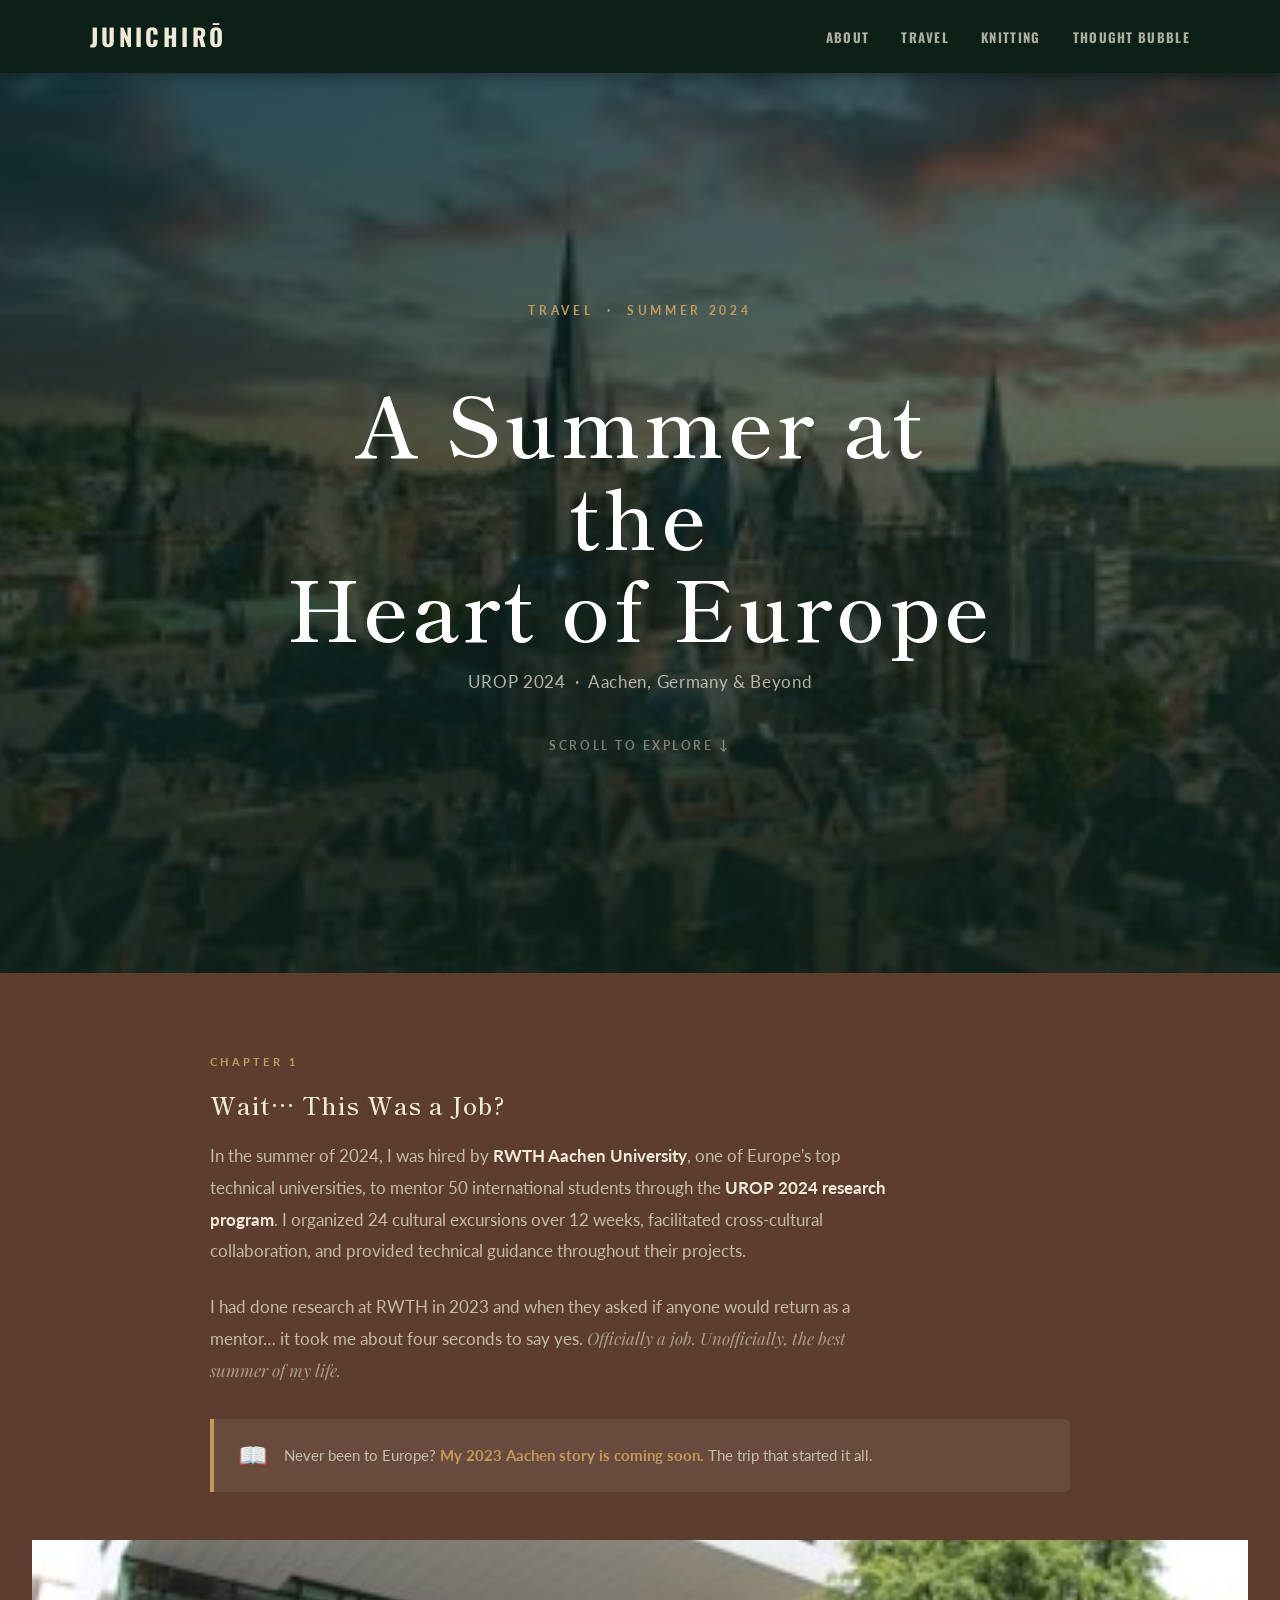
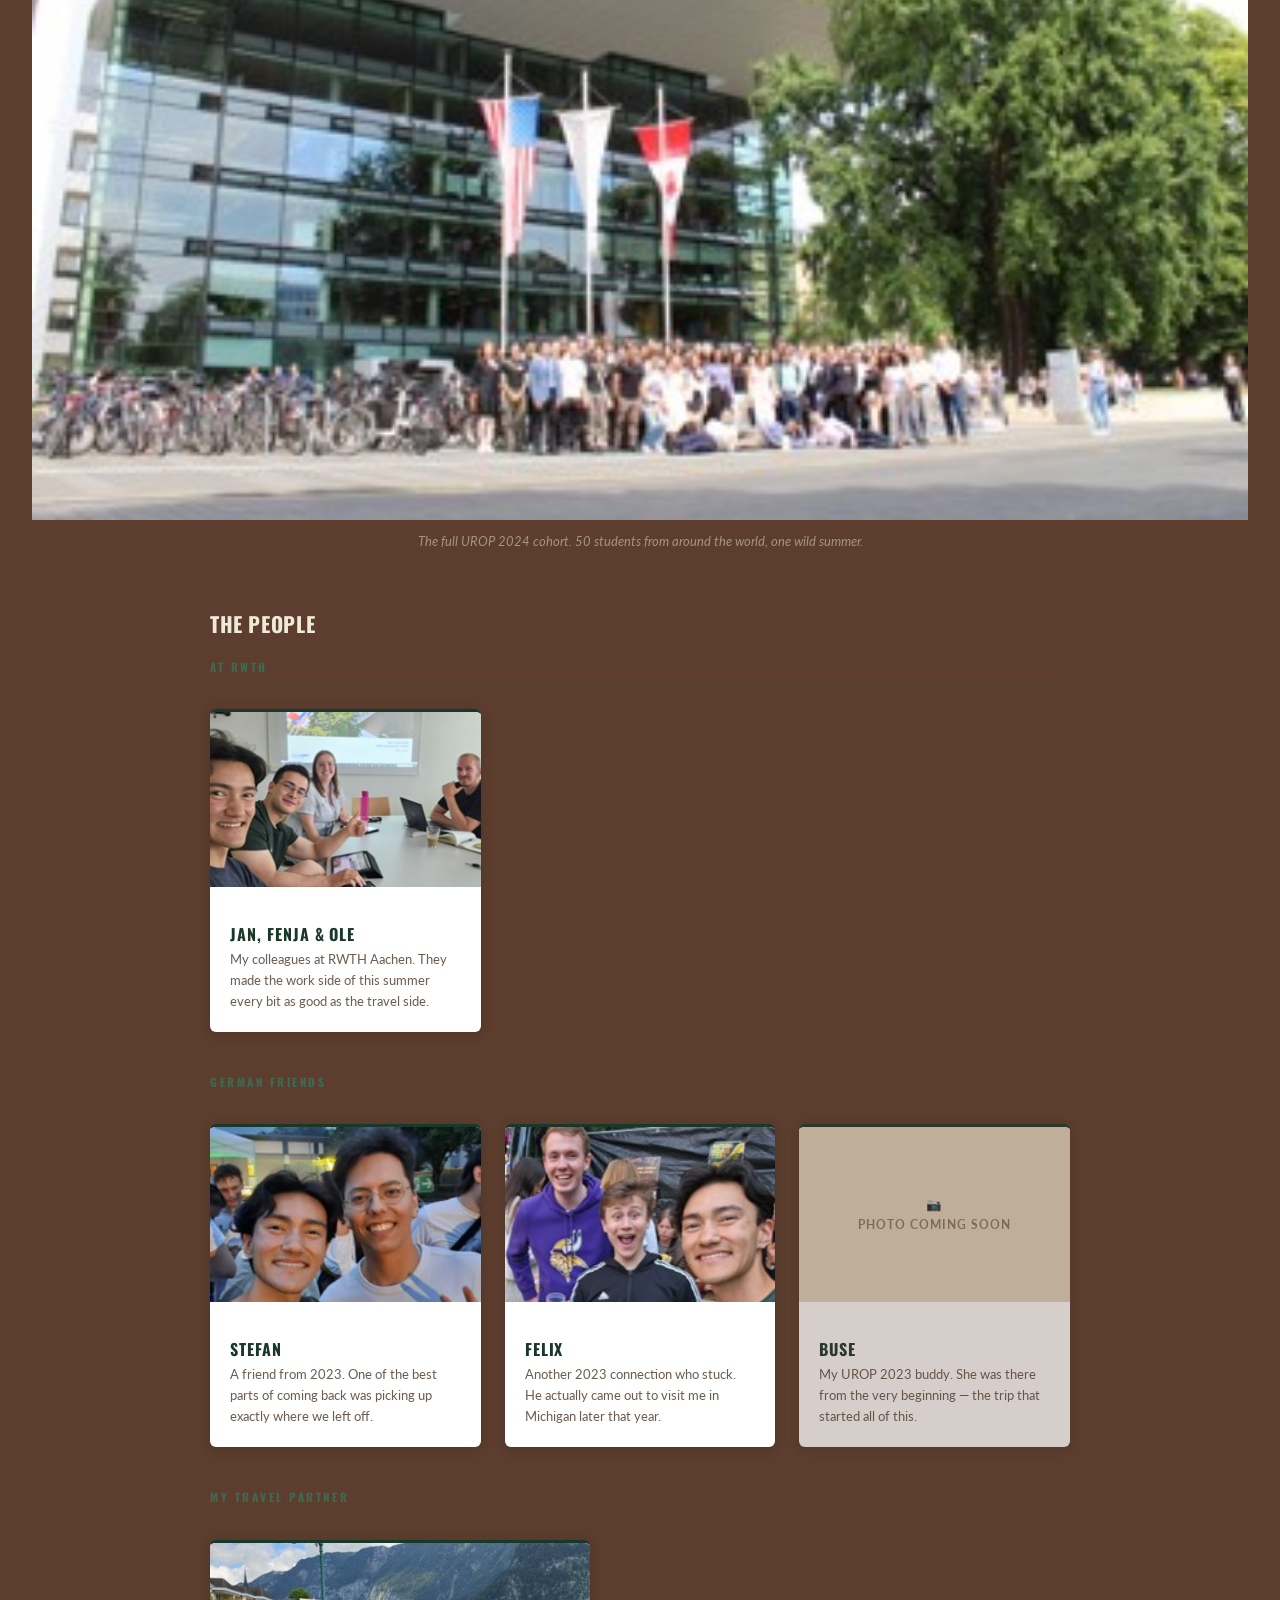
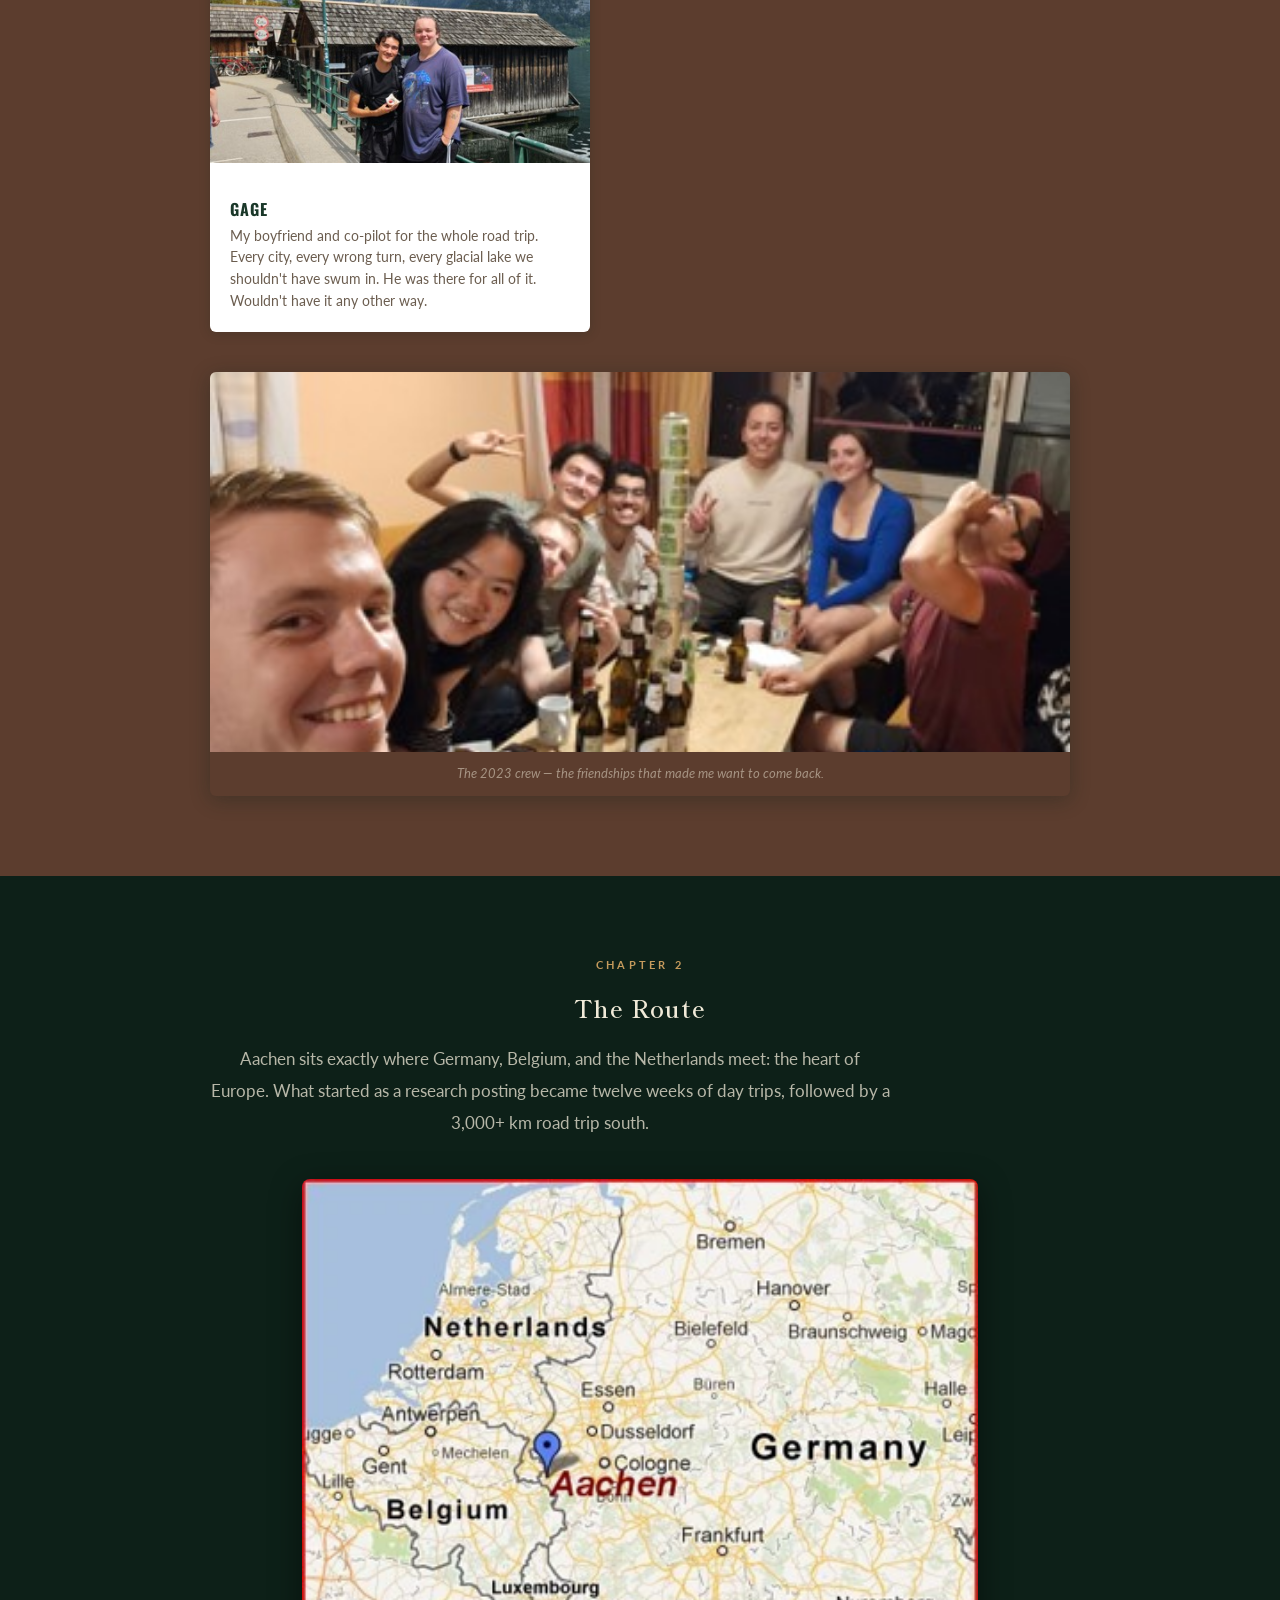
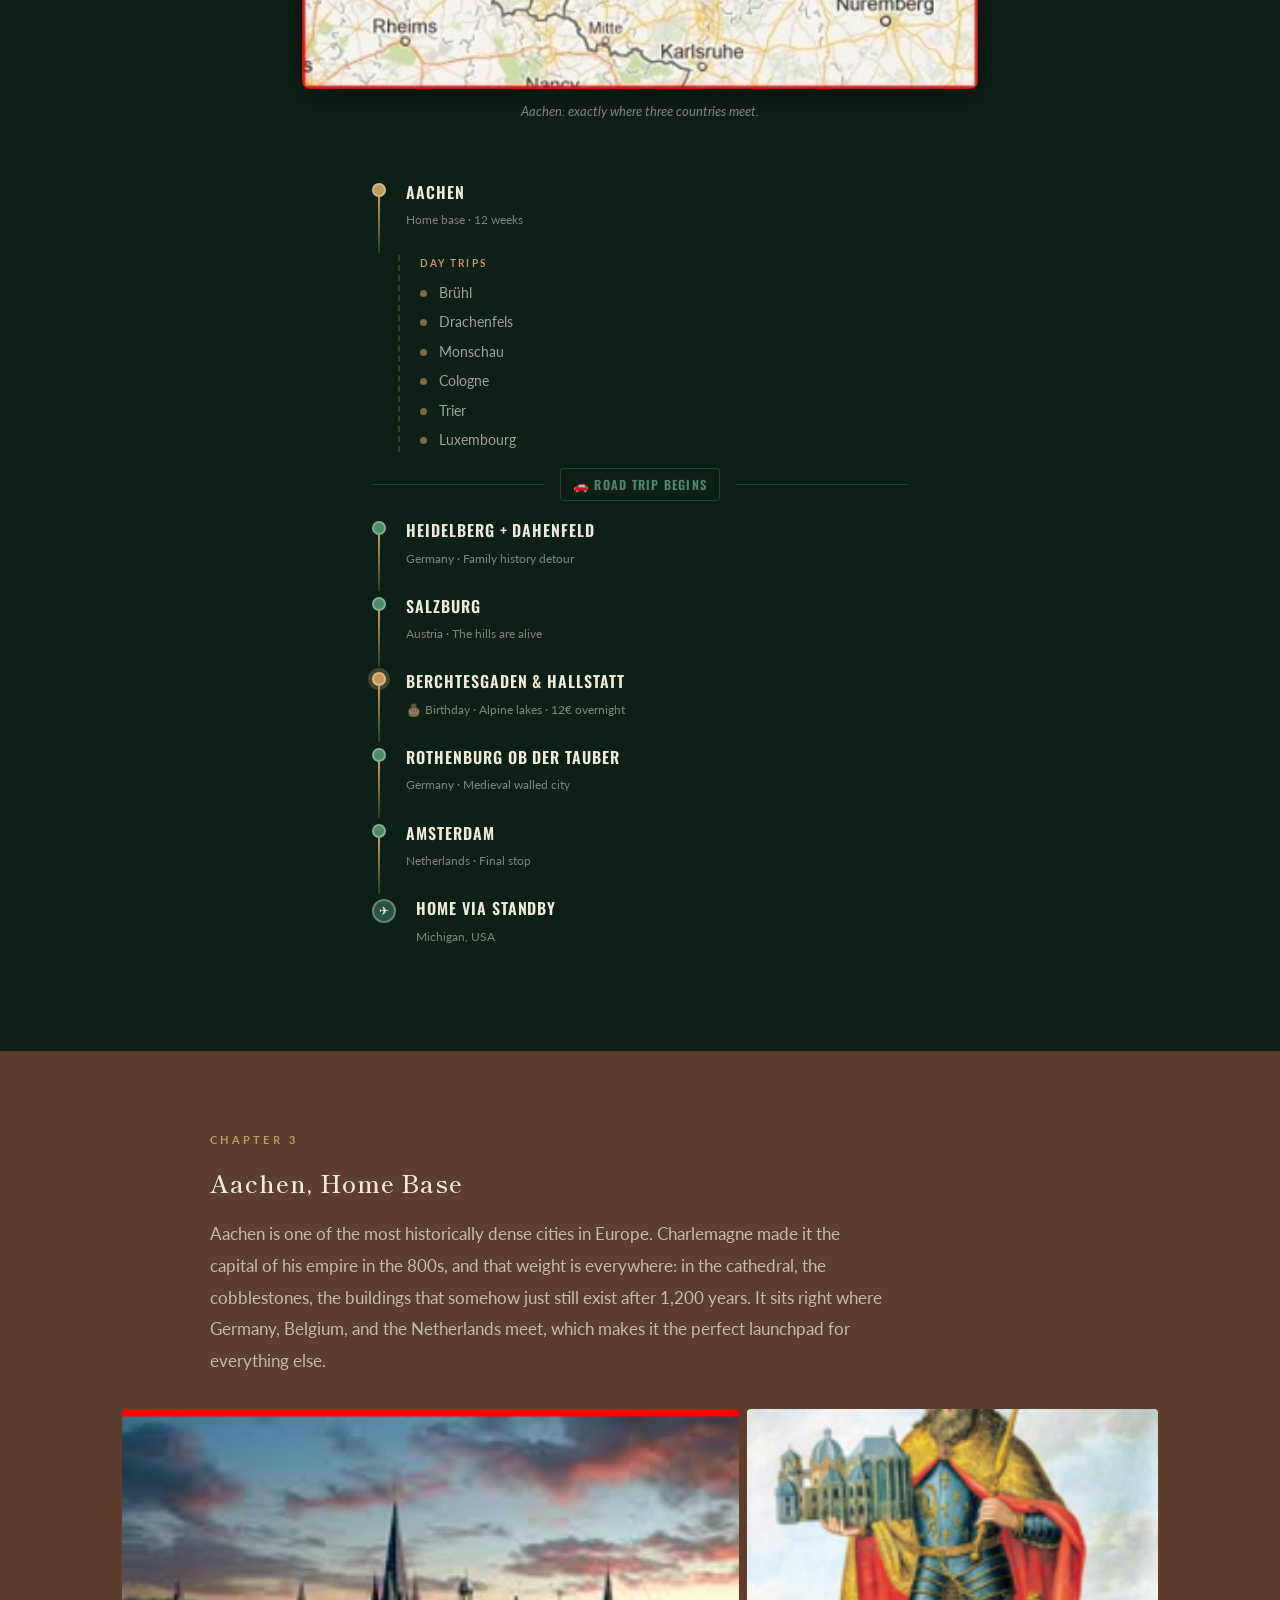
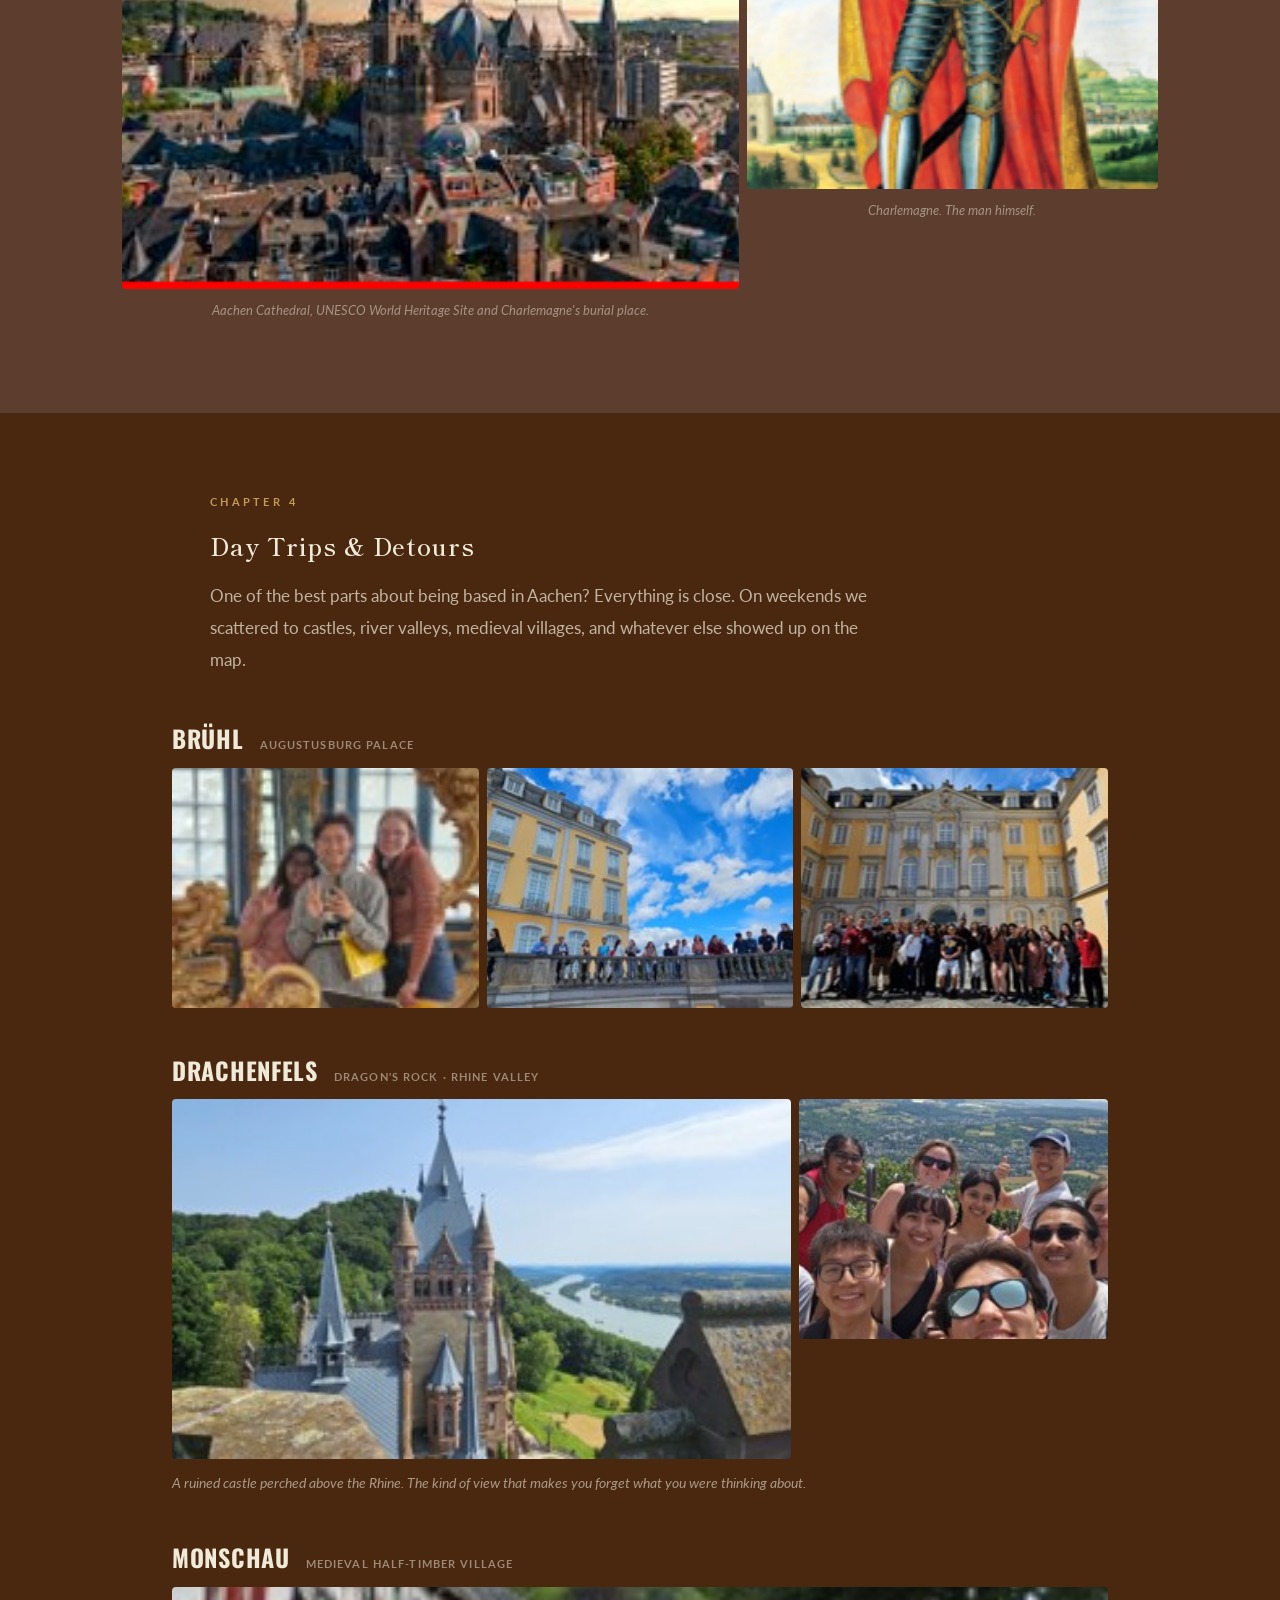
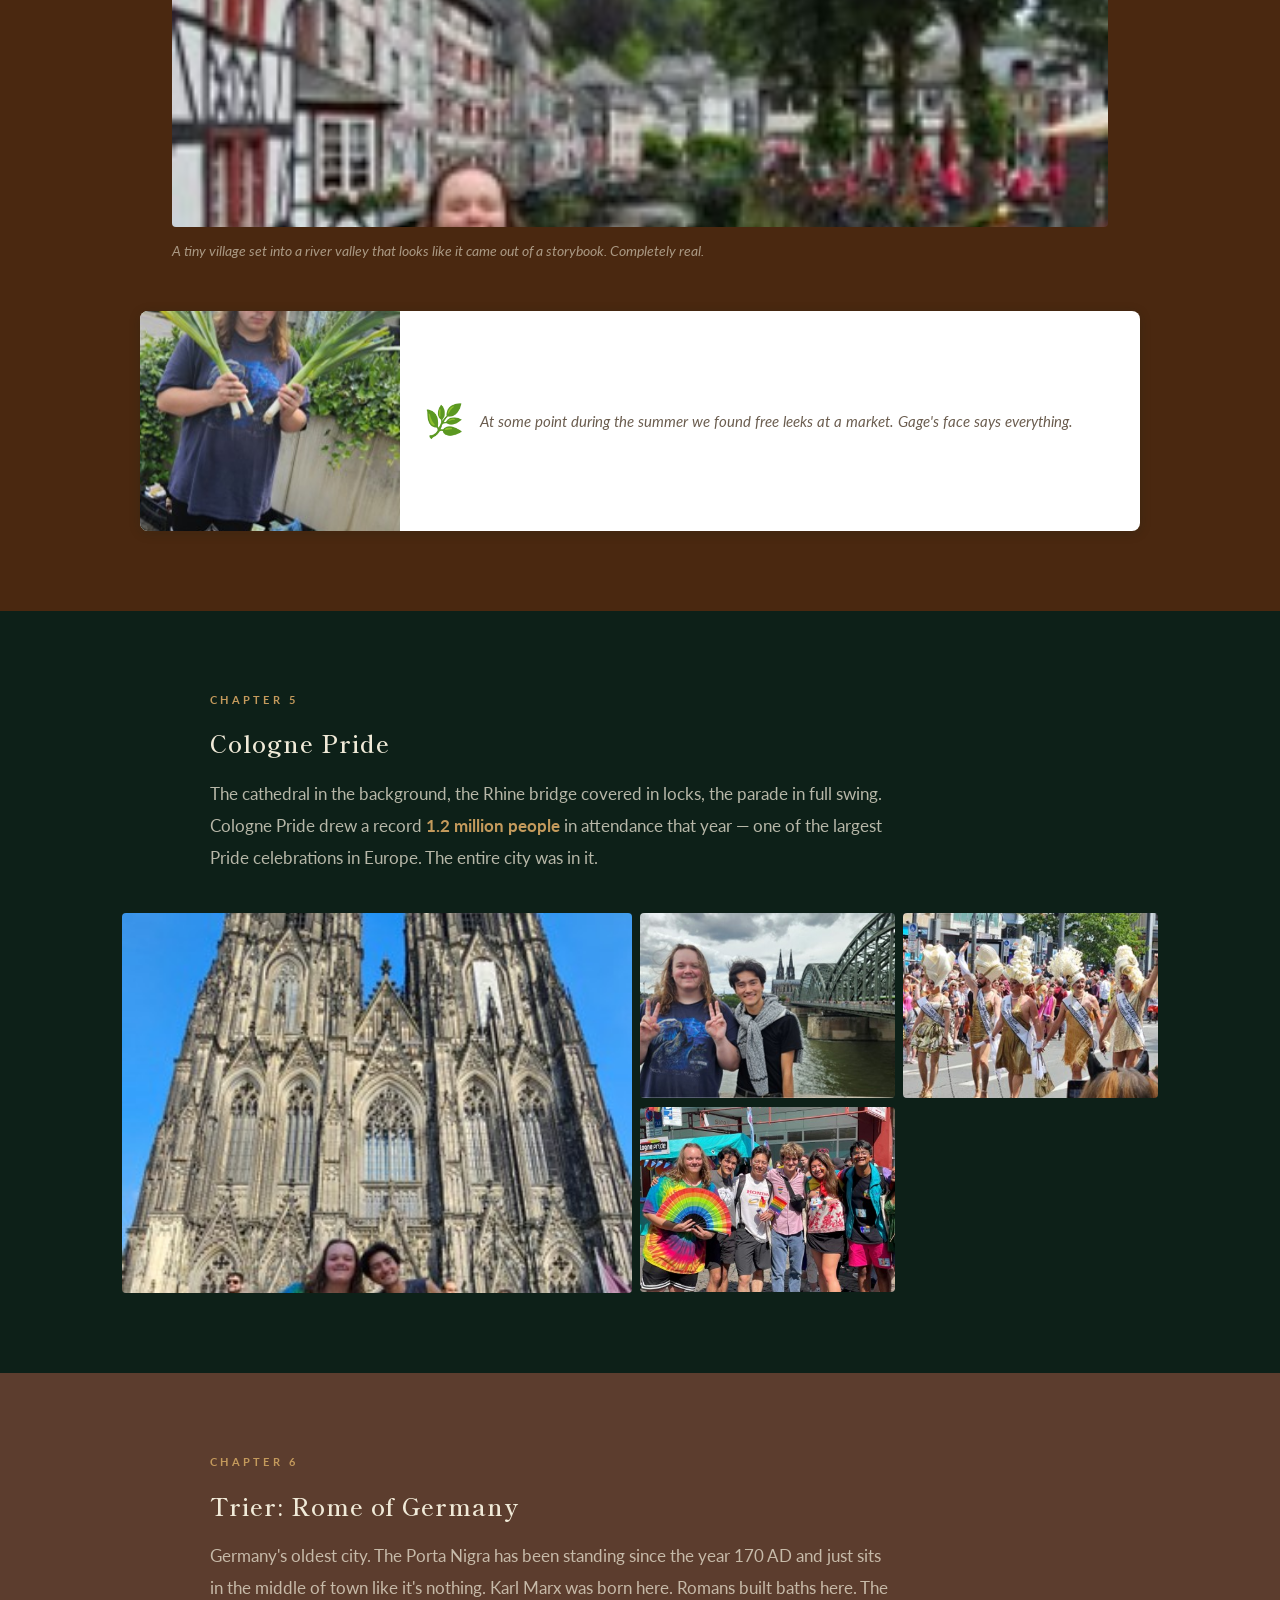
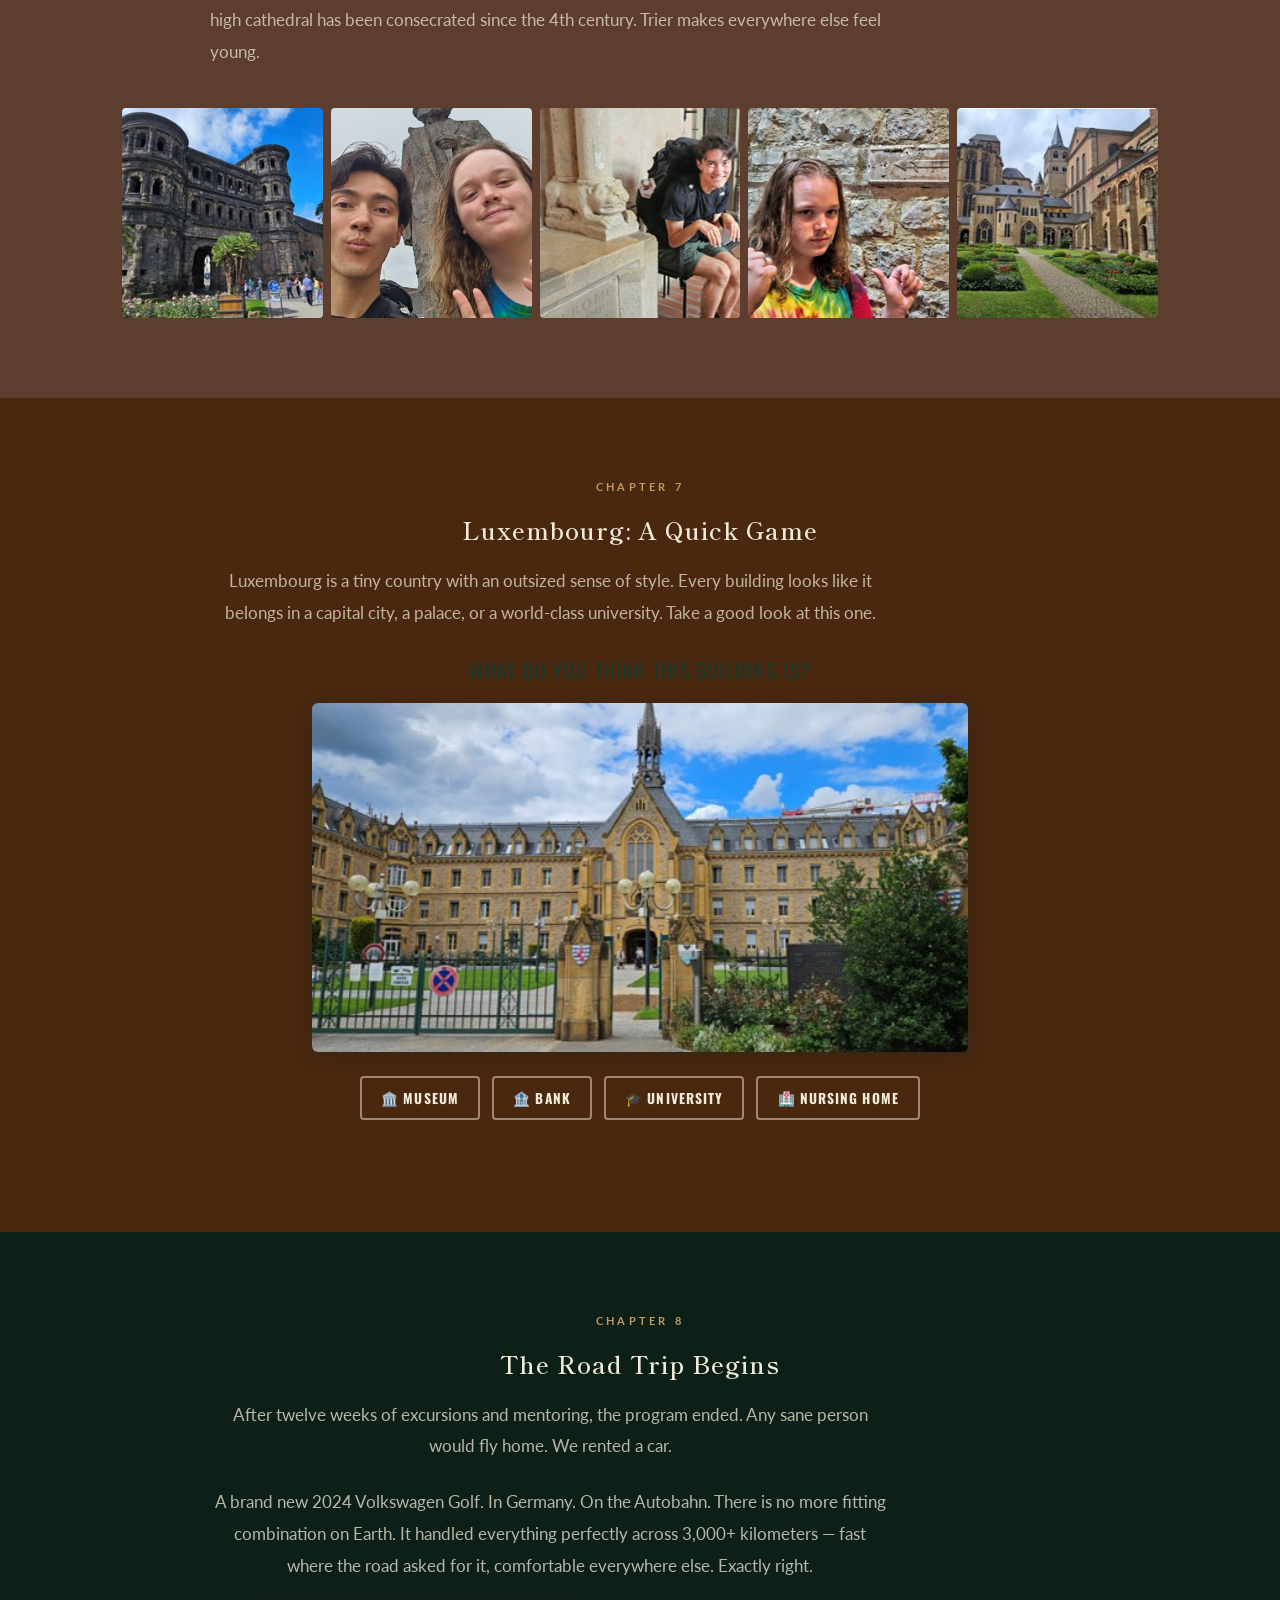
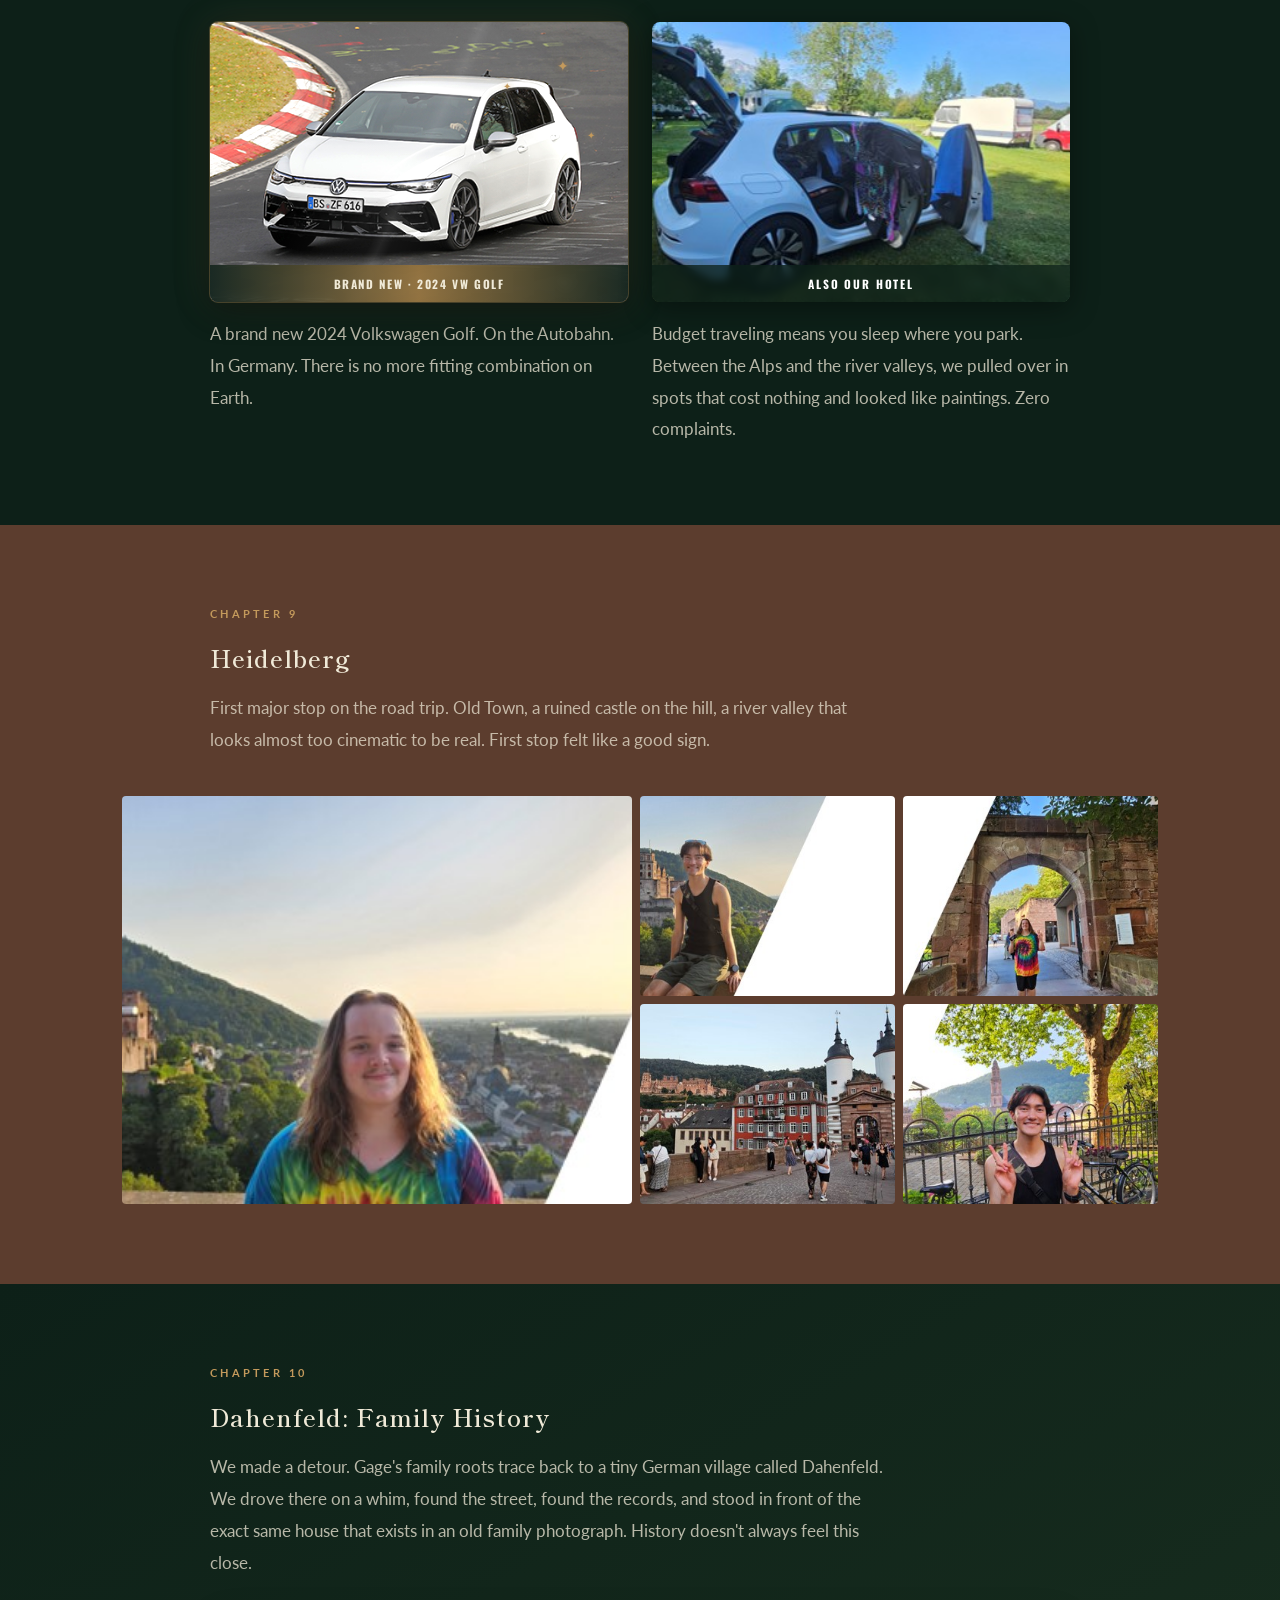
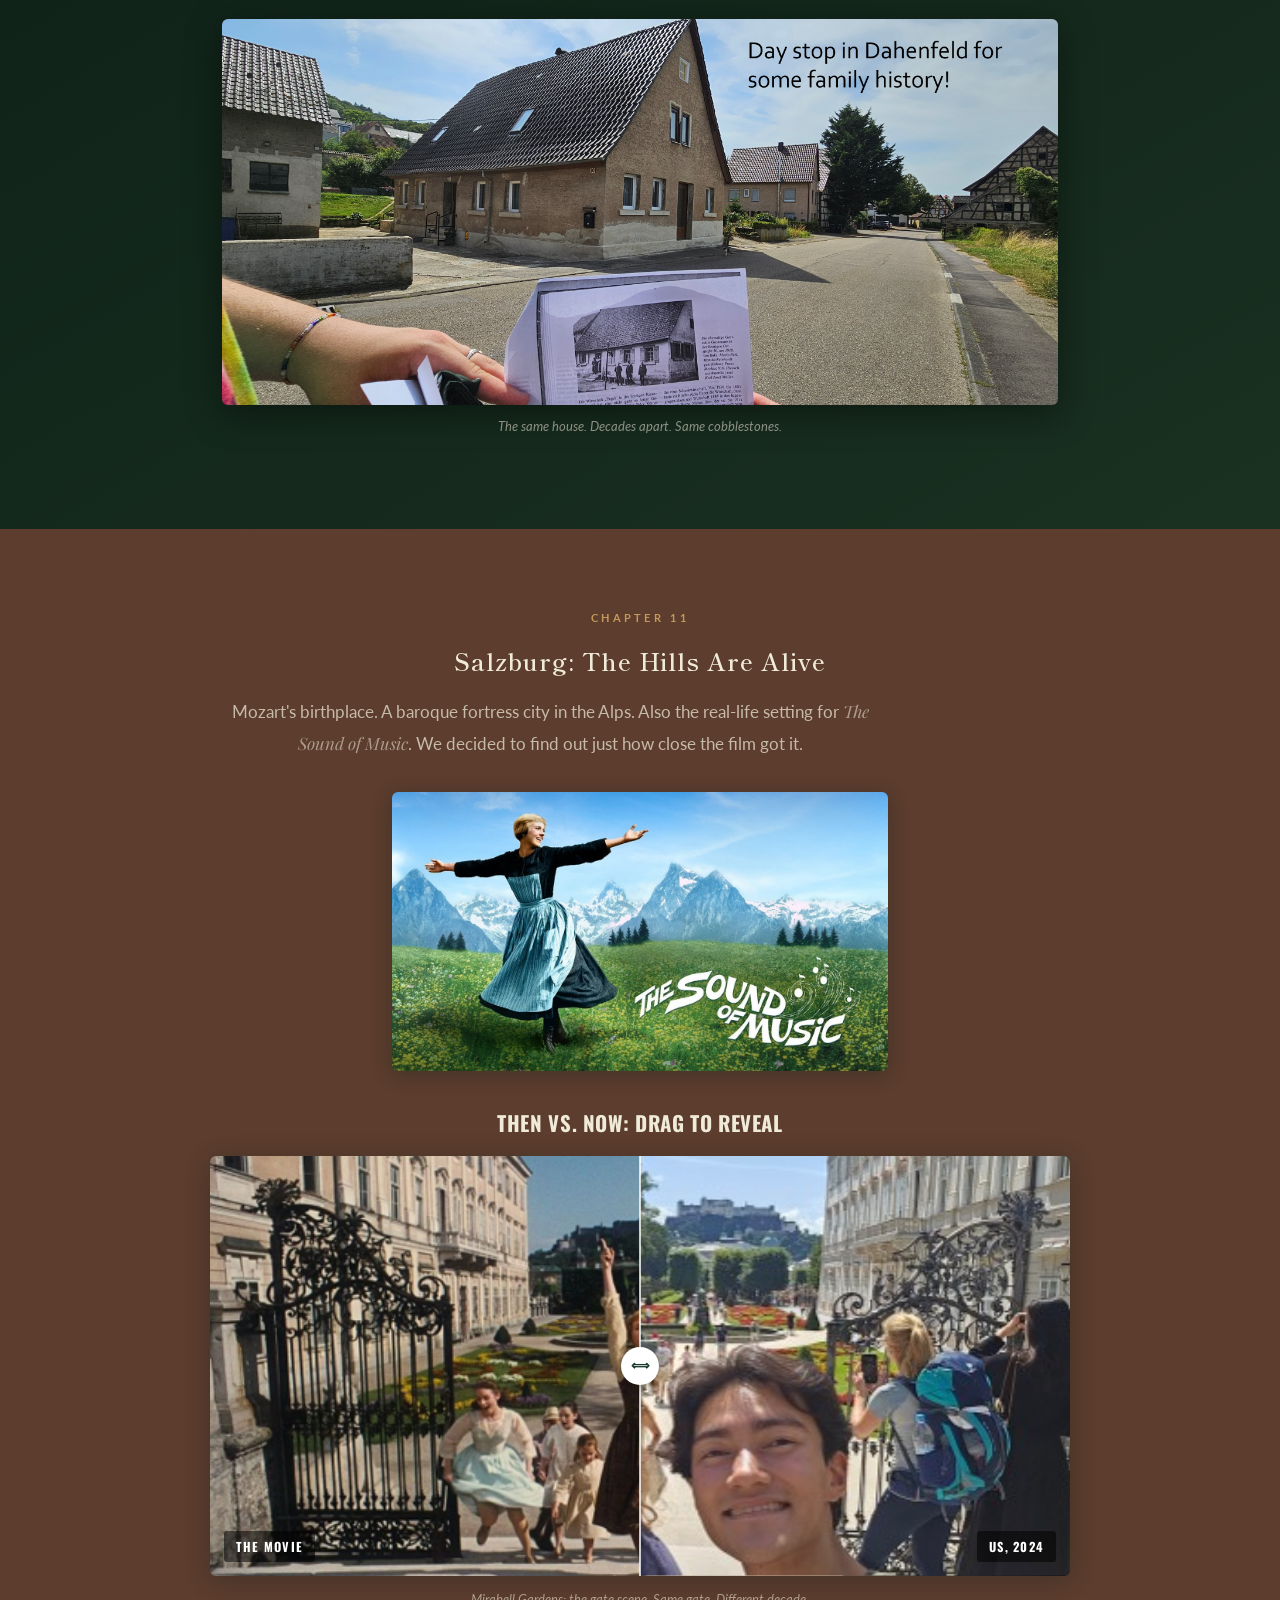
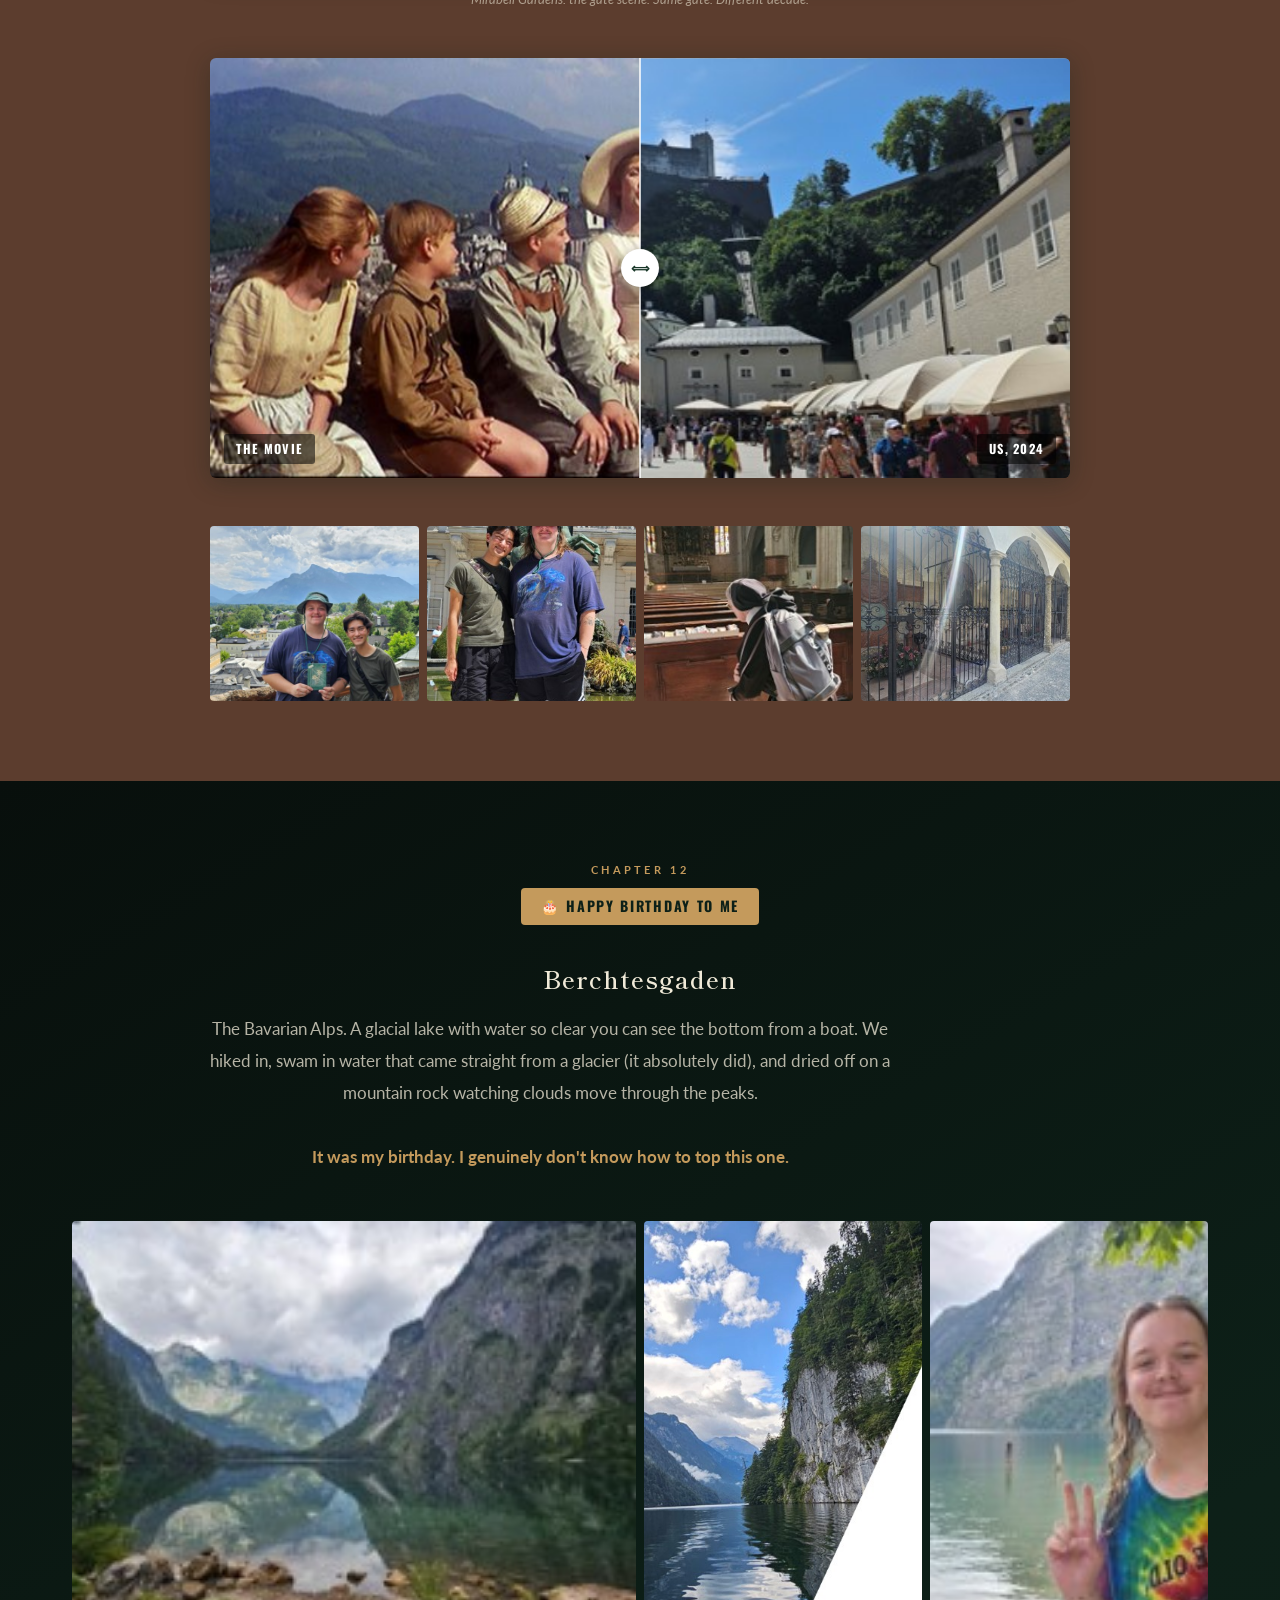
==== commit 706eb41c: "Swap VW Golf panel order — cool car left, real car right Co-Authored-By: Claude Sonnet 4.6 <noreply@" ====
--- a/travel/aachen.html
+++ b/travel/aachen.html
@@ -464,19 +464,6 @@
     <div class="post-inner fade-in" style="margin-top: 2.5rem;">
       <div class="car-home-block">
 
-        <!-- Real car — accommodation context -->
-        <div class="car-panel">
-          <div class="car-img-wrap">
-            <img src="../assets/img/aachen2024/rentalcarreal.jpg" alt="Our 2024 VW Golf parked in the Alps — home for the week" class="car-home-img" />
-            <div class="car-panel-badge">Also Our Hotel</div>
-          </div>
-          <p class="car-panel-caption lead-text light">
-            Budget traveling means you sleep where you park. Between the Alps and the
-            river valleys, we pulled over in spots that cost nothing and looked like paintings.
-            Zero complaints.
-          </p>
-        </div>
-
         <!-- Cool car — brand new / Autobahn energy -->
         <div class="car-panel">
           <div class="car-img-wrap car-img-wrap--shiny">
@@ -490,6 +477,19 @@
           <p class="car-panel-caption lead-text light">
             A brand new 2024 Volkswagen Golf. On the Autobahn. In Germany.
             There is no more fitting combination on Earth.
+          </p>
+        </div>
+
+        <!-- Real car — accommodation context -->
+        <div class="car-panel">
+          <div class="car-img-wrap">
+            <img src="../assets/img/aachen2024/rentalcarreal.jpg" alt="Our 2024 VW Golf parked in the Alps — home for the week" class="car-home-img" />
+            <div class="car-panel-badge">Also Our Hotel</div>
+          </div>
+          <p class="car-panel-caption lead-text light">
+            Budget traveling means you sleep where you park. Between the Alps and the
+            river valleys, we pulled over in spots that cost nothing and looked like paintings.
+            Zero complaints.
           </p>
         </div>
 
